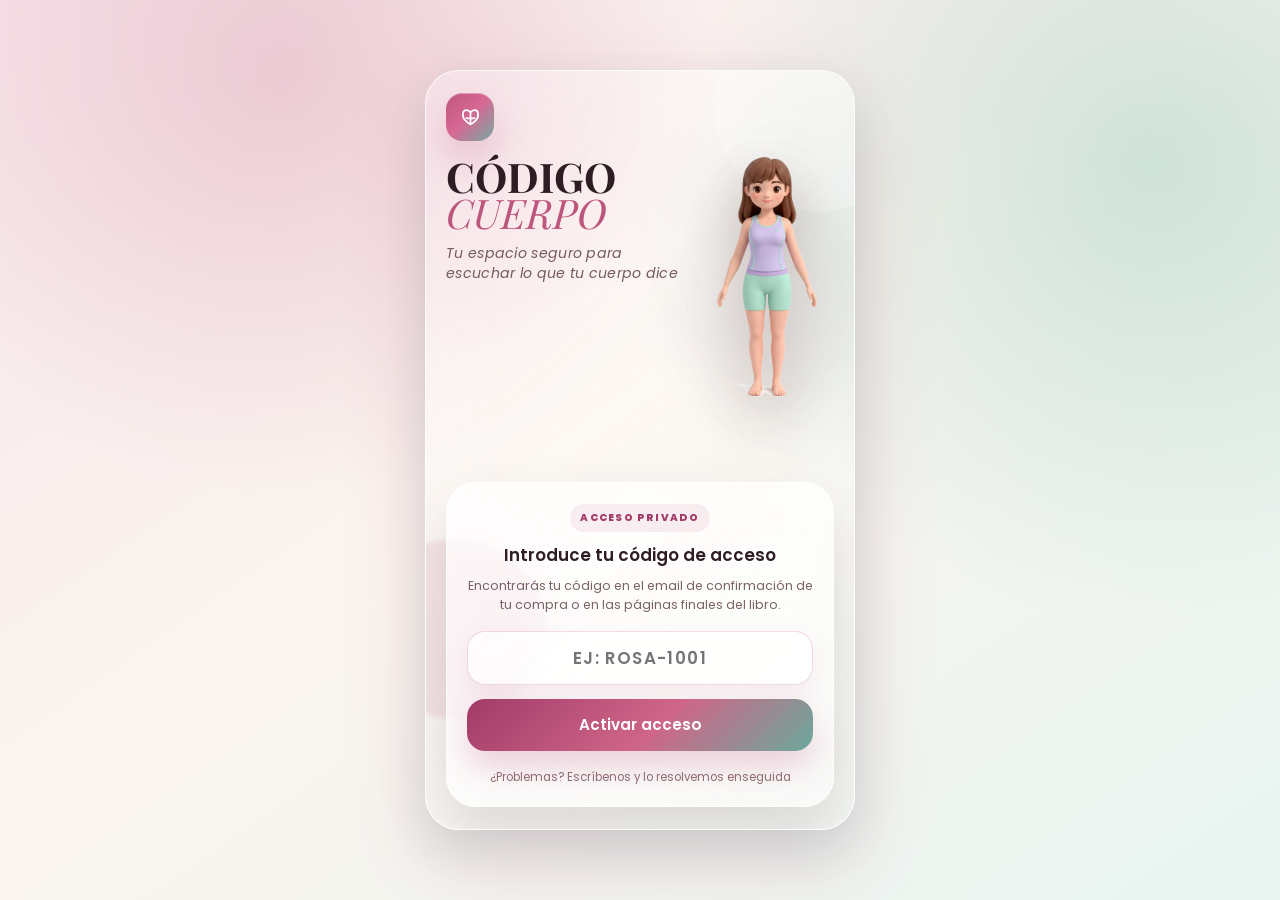
==== codigo-cuerpo/index.html @ 59555b18 "Add files via upload" ====
﻿<!DOCTYPE html>
<html lang="es">
<head>
<meta charset="UTF-8">
<meta name="viewport" content="width=device-width, initial-scale=1.0, viewport-fit=cover">
<title>CÓDIGO CUERPO</title>

<!-- PWA: Manifest -->
<link rel="manifest" href="manifest.json">

<!-- PWA: iOS (iPhone/iPad) -->
<meta name="apple-mobile-web-app-capable" content="yes">
<meta name="apple-mobile-web-app-status-bar-style" content="default">
<meta name="apple-mobile-web-app-title" content="CódigoCuerpo">
<link rel="apple-touch-icon" href="icon-192.png">
<link rel="apple-touch-icon" sizes="512x512" href="icon-512.png">

<!-- PWA: Android / general -->
<meta name="mobile-web-app-capable" content="yes">
<meta name="theme-color" content="#c4705a">
<meta name="description" content="La app que traduce el lenguaje de tu cuerpo">

<!-- Fonts -->
<link href="https://fonts.googleapis.com/css2?family=Poppins:wght@300;400;500;600;700&family=Playfair+Display:ital,wght@0,400;0,600;1,400&display=swap" rel="stylesheet">
<link rel="stylesheet" href="styles.css">
</head>
<body>

<!-- ═══════════════════════ ACCESO ═══════════════════════ -->
<div id="access-screen" class="access-screen hidden">
  <div class="access-content">
    <div class="access-logo">
      <span class="access-brand-icon" aria-hidden="true"><svg viewBox="0 0 24 24"><path d="M12 18c-4.2-2.2-6.8-5.5-6.8-8.7 0-2.2 1.4-3.8 3.4-3.8 1.4 0 2.6.8 3.4 2 .8-1.2 2-2 3.4-2 2 0 3.4 1.6 3.4 3.8 0 3.2-2.6 6.5-6.8 8.7Z"/><path d="M12 8v10"/><path d="M8.5 12.5c2.2.5 4.8.5 7 0"/></svg></span>
      <h1 class="access-title">CÓDIGO<br><span>CUERPO</span></h1>
      <p class="access-subtitle" id="access-subtitle"></p>
    </div>
    <div class="access-visual"><img src="body-character-transparent.png" alt=""></div><div class="access-card">
      <p class="access-prompt" id="access-prompt"></p>
      <p class="access-hint" id="access-hint"></p>
      <div class="access-input-row">
        <input type="text" id="access-code-input"
          placeholder="Ej: ROSA-1001"
          autocomplete="off" autocapitalize="characters" spellcheck="false"
          maxlength="30"
          onkeydown="if(event.key==='Enter')verifyCode()">
      </div>
      <div id="access-error" class="access-error hidden"></div>
      <button class="btn-primary" onclick="verifyCode()">Activar acceso</button>
      <p class="access-contact">¿Problemas? Escríbenos y lo resolvemos enseguida </p>
    </div>
  </div>
</div>

<!-- ═══════════════════════ SPLASH ═══════════════════════ -->
<div id="splash-screen" class="splash hidden">
  <div class="splash-content">
    <div class="splash-logo">
      <span class="access-brand-icon" aria-hidden="true"><svg viewBox="0 0 24 24"><path d="M12 18c-4.2-2.2-6.8-5.5-6.8-8.7 0-2.2 1.4-3.8 3.4-3.8 1.4 0 2.6.8 3.4 2 .8-1.2 2-2 3.4-2 2 0 3.4 1.6 3.4 3.8 0 3.2-2.6 6.5-6.8 8.7Z"/><path d="M12 8v10"/><path d="M8.5 12.5c2.2.5 4.8.5 7 0"/></svg></span>
      <h1 class="splash-title">CÓDIGO<br><span>CUERPO</span></h1>
      <p class="splash-subtitle">La app que traduce el lenguaje de tu cuerpo</p>
    </div>
    <div class="splash-message">
      <p>Hola, hermosa. Me alegra que estés aquí.</p>
      <p>Este es un espacio solo para ti, para escuchar lo que tu cuerpo tiene que decir. Sin juicios. Con todo el amor.</p>
    </div>
    <div class="splash-name-form">
      <label for="user-name-input">¿Cómo te llamo, cariño?</label>
      <input type="text" id="user-name-input" placeholder="Tu nombre..." maxlength="30" autocomplete="off">
    </div>
    <button class="btn-primary" onclick="completeSplash()">Empezamos</button>
    <button class="btn-ghost" onclick="completeSplash()">Entrar sin nombre</button>
  </div>
</div>

<!-- ═══════════════════════ APP ═══════════════════════ -->
<div id="app" class="app hidden">

  <header class="app-header">
    <span class="header-logo"><span class="brand-mark" aria-hidden="true"><svg viewBox="0 0 24 24"><path d="M12 18c-4.2-2.2-6.8-5.5-6.8-8.7 0-2.2 1.4-3.8 3.4-3.8 1.4 0 2.6.8 3.4 2 .8-1.2 2-2 3.4-2 2 0 3.4 1.6 3.4 3.8 0 3.2-2.6 6.5-6.8 8.7Z"/><path d="M12 8v10"/><path d="M8.5 12.5c2.2.5 4.8.5 7 0"/></svg></span> CÓDIGO CUERPO</span>
    <span id="header-greeting" class="header-greeting"></span>
    <button class="header-logout-btn" onclick="logOut()" title="Cerrar sesión" aria-label="Cerrar sesión"><span class="premium-inline-icon" aria-hidden="true"><svg viewBox="0 0 24 24"><path d="M15 6l-6 6 6 6"/></svg></span></button>
  </header>

  <main class="app-main">

    <!-- ── PANTALLA: HOY ── -->
    <section id="screen-home" class="screen active home-screen-v2">
      <div class="home-hero-v2">
        <div class="home-hero-copy">
          <div class="home-hero-topline">BIODESCODIFICACIÓN · CUERPO</div>
          <h2>Hola, <span id="home-name">hermosa</span></h2>
          <p>Registra una señal corporal, descubre el patrón emocional y vuelve a tu centro con una práctica guiada.</p>
        </div>
        <div class="home-hero-character" aria-hidden="true"><img src="body-character-transparent.png" alt=""></div>
        <div class="home-hero-actions">
          <button class="btn-primary" onclick="document.getElementById('body-map')?.scrollIntoView({behavior:'smooth',block:'center'})">
            <span class="premium-inline-icon" aria-hidden="true"><svg viewBox="0 0 24 24"><path d="M8 5v14l11-7Z"/></svg></span> Registrar señal
          </button>
          <button class="btn-ghost" onclick="openDictionary()">Explorar diccionario</button>
        </div>
      </div>

      <div class="home-stats-v2">
        <div class="home-stat-card"><strong id="home-today-count">0</strong><span>Hoy</span></div>
        <div class="home-stat-card"><strong id="home-total-count">0</strong><span>Registros</span></div>
        <div class="home-stat-card"><strong id="home-challenge-pct">0%</strong><span>Reto</span></div>
      </div>

      <div class="home-daily-card">
        <div class="home-daily-head">
          <span class="premium-inline-icon" aria-hidden="true"><svg viewBox="0 0 24 24"><path d="M12 3c4 4 7 7 7 11a7 7 0 0 1-14 0c0-4 3-7 7-11Z"/><path d="M8.5 14c2.5 1.6 4.5 1.6 7 0"/></svg></span>
          <div>
            <h3>Tu guía de hoy</h3>
            <p id="home-daily-subtitle">Una recomendación según tu registro más reciente.</p>
          </div>
        </div>
        <div class="home-recommend-box">
          <strong id="home-rec-title">Escucha tu cuerpo</strong>
          <p id="home-rec-text">Registra una señal para recibir una práctica sugerida.</p>
          <button id="home-rec-action" class="btn-ghost btn-small" onclick="runDailyRecommendation()">Registrar señal</button>
        </div>
        <div class="quick-checkin">
          <span>Check-in rápido</span>
          <div class="quick-checkin-grid">
            <button data-checkin="calma" onclick="saveQuickCheckin('calma', this)">Calma</button>
            <button data-checkin="tension" onclick="saveQuickCheckin('tension', this)">Tensión</button>
            <button data-checkin="cansancio" onclick="saveQuickCheckin('cansancio', this)">Cansancio</button>
          </div>
        </div>
      </div>

      <div class="home-tools-v2">
        <div class="section-row-title"><h3>Tus herramientas</h3><button onclick="showScreen('records')">Ver todo</button></div>
        <div class="home-tool-grid">
          <button class="home-tool-card tool-diary" onclick="showScreen('diary')"><span class="premium-static-icon" aria-hidden="true"><svg viewBox="0 0 24 24"><path d="M7 5h10a2 2 0 0 1 2 2v12H8a3 3 0 0 1-3-3V7a2 2 0 0 1 2-2Z"/><path d="M8 5v14"/><path d="M11 9h5M11 13h4"/></svg></span><strong>Diario</strong><small>Preguntas guiadas</small></button>
          <button class="home-tool-card tool-reto" onclick="showScreen('challenge')"><span class="premium-static-icon" aria-hidden="true"><svg viewBox="0 0 24 24"><path d="M5 12l4 4L19 6"/><path d="M4 19h16"/></svg></span><strong>Reto</strong><small>7 días de práctica</small></button>
          <button class="home-tool-card tool-calm" onclick="showScreen('meditations')"><span class="premium-static-icon" aria-hidden="true"><svg viewBox="0 0 24 24"><path d="M12 4c4 3 6 6 6 10a6 6 0 0 1-12 0c0-4 2-7 6-10Z"/><path d="M9 14c2 1 4 1 6 0"/></svg></span><strong>Calma</strong><small>Meditación y tapping</small></button>
          <button class="home-tool-card tool-records" onclick="showScreen('records')"><span class="premium-static-icon" aria-hidden="true"><svg viewBox="0 0 24 24"><path d="M5 5h14v14H5z"/><path d="M8 9h8M8 13h8M8 17h5"/></svg></span><strong>Patrones</strong><small>Historial y gráficos</small></button>
        </div>
      </div>

      <div class="body-section-heading">
        <h3>Mapa corporal</h3>
        <p>Elige una zona para iniciar el registro.</p>
      </div>

      <div class="body-map-container">
        <div class="body-map-wrapper">
          <div id="body-map" class="body-character-map" aria-label="Mapa corporal interactivo">
            <img class="body-character-img" src="body-character-transparent.png" alt="Personaje femenino para seleccionar zonas del cuerpo">
            <button class="body-zone-hotspot zone-head" data-zone="head" onclick="selectBodyZone('head','Cabeza')"><span>Cabeza</span></button>
            <button class="body-zone-hotspot zone-throat" data-zone="throat" onclick="selectBodyZone('throat','Garganta y cuello')"><span>Garganta</span></button>
            <button class="body-zone-hotspot zone-chest" data-zone="chest" onclick="selectBodyZone('chest','Pecho y corazón')"><span>Pecho</span></button>
            <button class="body-zone-hotspot zone-shoulders zone-shoulders-left" data-zone="shoulders" onclick="selectBodyZone('shoulders','Hombros y espalda alta')"><span>Hombro</span></button>
            <button class="body-zone-hotspot zone-shoulders zone-shoulders-right" data-zone="shoulders" onclick="selectBodyZone('shoulders','Hombros y espalda alta')"><span>Hombro</span></button>
            <button class="body-zone-hotspot zone-belly" data-zone="belly" onclick="selectBodyZone('belly','Vientre y digestivo')"><span>Vientre</span></button>
            <button class="body-zone-hotspot zone-lumbar" data-zone="lumbar" onclick="selectBodyZone('lumbar','Espalda lumbar')"><span>Lumbar</span></button>
            <button class="body-zone-hotspot zone-pelvis" data-zone="pelvis" onclick="selectBodyZone('pelvis','Pelvis y útero')"><span>Pelvis</span></button>
            <button class="body-zone-hotspot zone-hips zone-hips-left" data-zone="hips" onclick="selectBodyZone('hips','Caderas')"><span>Cadera</span></button>
            <button class="body-zone-hotspot zone-hips zone-hips-right" data-zone="hips" onclick="selectBodyZone('hips','Caderas')"><span>Cadera</span></button>
            <button class="body-zone-hotspot zone-legs zone-legs-left" data-zone="legs" onclick="selectBodyZone('legs','Piernas y rodillas')"><span>Pierna</span></button>
            <button class="body-zone-hotspot zone-legs zone-legs-right" data-zone="legs" onclick="selectBodyZone('legs','Piernas y rodillas')"><span>Pierna</span></button>
          </div>

          <!-- Pills extra para zonas skin/energy/cycle -->
          <div class="extra-zones">
            <button class="extra-zone-btn" onclick="selectBodyZone('skin','Piel')"><span class="premium-inline-icon" aria-hidden="true"><svg viewBox="0 0 24 24"><path d="M12 3l2.2 5.2L20 10l-5.2 2.2L12 18l-2.2-5.8L4 10l5.8-1.8L12 3Z"/></svg></span> Piel</button>
            <button class="extra-zone-btn" onclick="selectBodyZone('energy','Energía y sueño')"><span class="premium-inline-icon" aria-hidden="true"><svg viewBox="0 0 24 24"><path d="M16 3a8 8 0 1 0 5 13 7 7 0 0 1-5-13Z"/></svg></span> Energía</button>
            <button class="extra-zone-btn" onclick="selectBodyZone('cycle','Ciclo femenino')"><span class="premium-inline-icon" aria-hidden="true"><svg viewBox="0 0 24 24"><path d="M12 4a8 8 0 1 1-7.4 5"/><path d="M4 4v5h5"/><path d="M12 8v4l3 2"/></svg></span> Ciclo</button>
          </div>
          <!-- Acceso al diccionario -->
          <button class="dict-home-btn" onclick="openDictionary()">
            <span class="premium-inline-icon" aria-hidden="true"><svg viewBox="0 0 24 24"><path d="M5 5h7a4 4 0 0 1 4 4v10H9a4 4 0 0 0-4 4V5Z"/><path d="M16 7h3v12h-3"/><path d="M8 9h4M8 13h4"/></svg></span>
            <span>Diccionario del Cuerpo · 60 señales</span>
            <span class="dict-home-arrow">→</span>
          </button>
        </div>
      </div>

      <div id="selected-zone-banner" class="selected-zone-banner hidden">
        <span id="sz-icon" class="zone-line-icon">◎</span>
        <span id="sz-text">Zona seleccionada</span>
        <button class="btn-xs-outline" onclick="clearZone()">✕</button>
      </div>
      <div id="recent-hint" class="recent-hint hidden">
        <button class="btn-ghost btn-small" onclick="showScreen('records')">Ver mis registros →</button>
      </div>
    </section>

    <!-- ── PANTALLA: DIARIO ── -->
    <section id="screen-diary" class="screen">
      <div class="screen-header">
        <h2>Diario Emocional</h2>
        <p>Ejercicios guiados del libro</p>
      </div>
      <div class="diary-intro-card">
        <p>Cariño, estos ejercicios están diseñados para que tengas una conversación contigo misma, no para rellenar un formulario. Tómate tu tiempo. No hay respuestas correctas o incorrectas.</p>
      </div>
      <div class="diary-exercises-list" id="diary-list"></div>
    </section>

    <!-- ── PANTALLA: RETO 7 DÍAS ── -->
    <section id="screen-challenge" class="screen">
      <div class="screen-header">
        <h2>Reto 7 Días <span id="challenge-round-badge" style="font-size:.7em;color:var(--terracota);font-weight:400"></span></h2>
        <p>La rutina del libro, un día a la vez</p>
      </div>
      <div id="challenge-progress-bar" class="challenge-progress-bar">
        <div id="challenge-fill" class="challenge-fill"></div>
      </div>
      <div id="challenge-days-list" class="challenge-days-list"></div>
      <div style="text-align:center;padding:12px 0 24px">
        <button class="btn-ghost btn-small reset-reto-btn" onclick="resetChallenge()"><span class="premium-inline-icon" aria-hidden="true"><svg viewBox="0 0 24 24"><path d="M20 12a8 8 0 1 1-2.3-5.7"/><path d="M20 4v6h-6"/></svg></span> Reiniciar reto</button>
      </div>
    </section>

    <!-- ── PANTALLA: RE-CONECT ── -->
    <section id="screen-reconect" class="screen">
      <div class="screen-header">
        <h2>Método RE-CONECT</h2>
        <p>El corazón del libro, paso a paso</p>
      </div>
      <div class="reconect-intro-card">
        <div class="reconect-intro-icon"><span class="premium-inline-icon" aria-hidden="true"><svg viewBox="0 0 24 24"><path d="M12 3c4 4 7 7 7 11a7 7 0 0 1-14 0c0-4 3-7 7-11Z"/><path d="M8.5 14c2.5 1.6 4.5 1.6 7 0"/></svg></span></div>
        <h3>5 pasos para escuchar tu señal</h3>
        <p>Este método te guía desde la señal física hasta la acción de reparación. Al final, guardarás un "Mapa completado" en tu historial.</p>
        <button class="btn-primary" onclick="openReconect()">Comenzar ahora</button>
      </div>
      <div class="reconect-sessions-list" id="reconect-sessions-list">
        <h4 class="section-mini-title">Mapas completados</h4>
        <div id="reconect-history"></div>
      </div>
    </section>

    <!-- ── PANTALLA: MEDITACIONES ── -->
    <section id="screen-meditations" class="screen">
      <div class="screen-header">
        <h2>Meditaciones y Tapping</h2>
        <p>Prácticas guiadas del libro</p>
      </div>
      <div class="meditations-list" id="meditations-list"></div>
    </section>

    <!-- ── PANTALLA: REGISTROS ── -->
    <section id="screen-records" class="screen">
      <div class="screen-header">
        <h2>Mis Registros</h2>
        <p>Tu diario del cuerpo</p>
      </div>
      <div class="records-tabs">
        <button class="records-tab active" onclick="switchRecordsTab('timeline',this)">Señales</button>
        <button class="records-tab" onclick="switchRecordsTab('diary',this)">Mi diario</button>
        <button class="records-tab" onclick="switchRecordsTab('patterns',this)">Patrones</button>
        <button class="records-tab" onclick="switchRecordsTab('charts',this)">Gráficos</button>
      </div>
      <div id="records-timeline" class="records-pane active"></div>
      <div id="records-diary" class="records-pane"></div>
      <div id="records-patterns" class="records-pane"></div>
      <div id="records-charts" class="records-pane"></div>
    </section>

  </main>

  <nav class="bottom-nav" aria-label="Navegación principal">
    <button class="nav-item active" id="nav-home" onclick="showScreen('home')" aria-label="Ir a Hoy"><span class="nav-icon premium-nav-icon"><svg viewBox="0 0 24 24"><path d="M4 11l8-7 8 7"/><path d="M7 10v10h10V10"/></svg></span><span class="nav-label">Hoy</span></button>
    <button class="nav-item" id="nav-diary" onclick="showScreen('diary')" aria-label="Ir a Diario">
      <span class="nav-icon premium-nav-icon"><svg viewBox="0 0 24 24"><path d="M7 5h10v14H7z"/><path d="M10 9h4M10 13h4"/></svg></span><span class="nav-label">Diario</span>
    </button>
    <button class="nav-item" id="nav-challenge" onclick="showScreen('challenge')" aria-label="Ir a Reto">
      <span class="nav-icon premium-nav-icon"><svg viewBox="0 0 24 24"><path d="M5 12l4 4L19 6"/><path d="M4 19h16"/></svg></span><span class="nav-label">Reto</span>
    </button>
    <button class="nav-item" id="nav-reconect" onclick="showScreen('reconect')" aria-label="Ir a RE-CONECT">
      <span class="nav-icon premium-nav-icon"><svg viewBox="0 0 24 24"><path d="M12 3c4 4 7 7 7 11a7 7 0 0 1-14 0c0-4 3-7 7-11Z"/></svg></span><span class="nav-label">RE-CONECT</span>
    </button>
    <button class="nav-item" id="nav-meditations" onclick="showScreen('meditations')" aria-label="Ir a Calma">
      <span class="nav-icon premium-nav-icon"><svg viewBox="0 0 24 24"><path d="M12 4c4 3 6 6 6 10a6 6 0 0 1-12 0c0-4 2-7 6-10Z"/></svg></span><span class="nav-label">Calma</span>
    </button>
    <button class="nav-item" id="nav-records" onclick="showScreen('records')" aria-label="Ir a Registros">
      <span class="nav-icon premium-nav-icon"><svg viewBox="0 0 24 24"><path d="M5 5h14v14H5z"/><path d="M8 9h8M8 13h8M8 17h5"/></svg></span><span class="nav-label">Registros</span>
    </button>
  </nav>
</div>

<!-- ═══════════════════════ MODALES ═══════════════════════ -->

<!-- MODAL: REGISTRO RÁPIDO -->
<div id="modal-register" class="modal-overlay hidden" onclick="overlayClose(event,'modal-register')">
  <div class="modal-box">
    <div class="modal-header">
      <div class="modal-zone-badge">
        <span id="mreg-zone-icon">◎</span>
        <h3 id="mreg-zone-title">Zona</h3>
      </div>
      <button class="modal-close-btn" onclick="closeModal('modal-register')">✕</button>
    </div>
    <div class="modal-progress-dots">
      <span class="mdot active" id="md1"></span>
      <span class="mdot" id="md2"></span>
      <span class="mdot" id="md3"></span>
      <span class="mdot" id="md4"></span>
    </div>
    <div class="modal-body" id="mreg-body">

      <!-- Paso 1: Sensación / Condición -->
      <div id="step-sensation" class="mstep active">
        <p class="step-q" id="step-sensation-q">¿Qué tipo de sensación sientes?</p>
        <div class="sensation-grid" id="sensation-grid"></div>
        <div class="step-nav">
          <button class="btn-primary step-next" id="btn-s1" disabled onclick="goStep('intensity')">Siguiente →</button>
        </div>
      </div>

      <!-- Paso 2: Intensidad -->
      <div id="step-intensity" class="mstep">
        <p class="step-q">¿Cuánto te afecta?</p>
        <div class="intensity-row">
          <div class="int-btn" data-v="1" onclick="pickIntensity(1,this)"><div class="int-circle c1">1</div><span>Leve</span></div>
          <div class="int-btn" data-v="2" onclick="pickIntensity(2,this)"><div class="int-circle c2">2</div><span>Poco</span></div>
          <div class="int-btn" data-v="3" onclick="pickIntensity(3,this)"><div class="int-circle c3">3</div><span>Medio</span></div>
          <div class="int-btn" data-v="4" onclick="pickIntensity(4,this)"><div class="int-circle c4">4</div><span>Fuerte</span></div>
          <div class="int-btn" data-v="5" onclick="pickIntensity(5,this)"><div class="int-circle c5">5</div><span>Mucho</span></div>
        </div>
        <div class="step-nav">
          <button class="btn-ghost step-back" onclick="goStep('sensation')">← Volver</button>
          <button class="btn-primary step-next" id="btn-s2" disabled onclick="goStep('emotion')">Siguiente →</button>
        </div>
      </div>

      <!-- Paso 3: Emoción -->
      <div id="step-emotion" class="mstep">
        <p class="step-q">¿Qué emoción sientes ahora?</p>
        <p class="step-hint">Toca la que más resuene contigo</p>
        <div class="emotion-wheel" id="emotion-wheel"></div>
        <div id="sub-emotions-area" class="sub-emotions-area hidden">
          <p class="sub-label">¿Más específicamente?</p>
          <div id="sub-emotions-grid" class="sub-emotions-grid"></div>
        </div>
        <div class="step-nav">
          <button class="btn-ghost step-back" onclick="goStep('intensity')">← Volver</button>
          <button class="btn-primary step-next" id="btn-s3" disabled onclick="goStep('context')">Siguiente →</button>
        </div>
      </div>

      <!-- Paso 4: Contexto -->
      <div id="step-context" class="mstep">
        <p class="step-q">¿Qué pasó antes? <span class="optional">(opcional)</span></p>
        <div class="context-chips" id="context-chips"></div>
        <textarea class="ctx-textarea" id="ctx-note" placeholder="O cuéntame en tus palabras... ✍️" rows="3" maxlength="400"></textarea>
        <div class="step-nav">
          <button class="btn-ghost step-back" onclick="goStep('emotion')">← Volver</button>
          <button class="btn-primary" onclick="saveEntry()">Guardar y ver mensaje</button>
        </div>
      </div>

    </div>
  </div>
</div>

<!-- MODAL: RESULTADO -->
<div id="modal-result" class="modal-overlay hidden" onclick="overlayClose(event,'modal-result')">
  <div class="modal-box modal-result-box">
    <div class="result-header">
      <div class="result-zone-circle" id="res-zone-icon">◎</div>
      <h3 id="res-zone-name">Tu señal</h3>
      <button class="modal-close-btn" onclick="closeModal('modal-result')">✕</button>
    </div>
    <div class="modal-body">
      <div class="result-message-card">
        <span class="result-quote">❝</span>
        <p id="res-message" class="res-message-text"></p>
      </div>
      <div class="result-reflections" id="res-reflections"></div>
      <div class="result-repairs">
        <h5>Sugerencias de reparación</h5>
        <div class="repair-card repair-1"><div class="repair-badge rb1">Nivel 1 · Corporal</div><p id="rep1"></p></div>
        <div class="repair-card repair-2"><div class="repair-badge rb2">Nivel 2 · Emocional</div><p id="rep2"></p></div>
        <div class="repair-card repair-3"><div class="repair-badge rb3">Nivel 3 · Vida real</div><p id="rep3"></p></div>
      </div>
      <div id="intensity-warning" class="intensity-warning hidden">
        <p> Cariño, esto que sientes es importante. Además de escuchar tu cuerpo, ¿has consultado con un profesional de la salud? Este espacio te acompaña, pero no reemplaza la medicina.</p>
      </div>
      <div class="result-actions">
        <button class="btn-primary" onclick="closeModal('modal-result')">Listo, gracias</button>
        <button class="btn-ghost" onclick="closeModal('modal-result');showScreen('records')">Ver mis registros</button>
      </div>
    </div>
  </div>
</div>

<!-- MODAL: DIARIO (ejercicio guiado) -->
<div id="modal-diary" class="modal-overlay hidden" onclick="overlayClose(event,'modal-diary')">
  <div class="modal-box modal-diary-box">
    <div class="modal-header">
      <div class="diary-modal-badge">
        <span id="dm-icon">≡</span>
        <div><h3 id="dm-title">Ejercicio</h3><p id="dm-subtitle"></p></div>
      </div>
      <button class="modal-close-btn" onclick="closeModal('modal-diary')">✕</button>
    </div>
    <div class="modal-body">
      <p id="dm-intro" class="diary-intro-text"></p>
      <div id="dm-steps" class="diary-steps"></div>
      <div class="diary-step-nav">
        <span id="dm-progress" class="diary-progress-text"></span>
        <div>
          <button class="btn-ghost btn-small" id="dm-prev" onclick="diaryPrev()">← Anterior</button>
          <button class="btn-primary btn-small" id="dm-next" onclick="diaryNext()">Siguiente →</button>
        </div>
      </div>
    </div>
  </div>
</div>

<!-- MODAL: RE-CONECT (5 pasos) -->
<div id="modal-reconect" class="modal-overlay hidden" onclick="overlayClose(event,'modal-reconect')">
  <div class="modal-box">
    <div class="modal-header">
      <h3 class="reconect-modal-title"><span class="premium-inline-icon" aria-hidden="true"><svg viewBox="0 0 24 24"><path d="M12 3c4 4 7 7 7 11a7 7 0 0 1-14 0c0-4 3-7 7-11Z"/><path d="M8.5 14c2.5 1.6 4.5 1.6 7 0"/></svg></span> Método RE-CONECT</h3>
      <button class="modal-close-btn" onclick="closeModal('modal-reconect')">✕</button>
    </div>
    <div class="reconect-steps-bar">
      <div class="rs-dot active" id="rsd1" title="Nombrar"></div>
      <div class="rs-line"></div>
      <div class="rs-dot" id="rsd2" title="Contexto"></div>
      <div class="rs-line"></div>
      <div class="rs-dot" id="rsd3" title="Emoción"></div>
      <div class="rs-line"></div>
      <div class="rs-dot" id="rsd4" title="Necesidad"></div>
      <div class="rs-line"></div>
      <div class="rs-dot" id="rsd5" title="Reparación"></div>
    </div>
    <div class="reconect-step-labels">
      <span>Nombrar</span><span>Contexto</span><span>Emoción</span><span>Necesidad</span><span>Reparación</span>
    </div>
    <div class="modal-body" id="reconect-body">

      <!-- Paso R1: Nombrar la señal -->
      <div id="rstep-1" class="rstep active">
        <h4 class="rstep-title">Paso 1 — Nombra la señal</h4>
        <p class="rstep-hint">Toca la zona en el mapa o escoge de la lista</p>
        <div class="r-zone-pills" id="r-zone-pills"></div>
        <p class="step-q" style="margin-top:14px">¿Qué tipo de sensación?</p>
        <div class="r-sensation-pills" id="r-sensation-pills"></div>
        <p class="step-q" style="margin-top:14px">¿Desde cuándo está ahí?</p>
        <div class="r-time-pills">
          <button class="ctx-chip" onclick="pickRTime('Unas horas',this)">Unas horas</button>
          <button class="ctx-chip" onclick="pickRTime('Unos días',this)">Unos días</button>
          <button class="ctx-chip" onclick="pickRTime('Semanas',this)">Semanas</button>
          <button class="ctx-chip" onclick="pickRTime('Meses',this)">Meses</button>
          <button class="ctx-chip" onclick="pickRTime('Años',this)">Años</button>
        </div>
        <div class="rstep-nav">
          <button class="btn-primary" onclick="goRStep(2)">Siguiente →</button>
        </div>
      </div>

      <!-- Paso R2: Contexto -->
      <div id="rstep-2" class="rstep">
        <h4 class="rstep-title">Paso 2 — Contexto</h4>
        <div class="r-chat" id="r-chat">
          <div class="r-chat-q">¿Recuerdas la primera vez que sentiste esto?</div>
          <textarea class="ctx-textarea" id="r-q1" placeholder="Escribe aquí..." rows="2" maxlength="500"></textarea>
          <div class="r-chat-q">¿Qué estaba pasando en tu vida en ese momento?</div>
          <textarea class="ctx-textarea" id="r-q2" placeholder="Escribe aquí..." rows="2" maxlength="500"></textarea>
          <div class="r-chat-q">¿En qué situaciones suele aparecer esta señal?</div>
          <textarea class="ctx-textarea" id="r-q3" placeholder="Escribe aquí..." rows="2" maxlength="500"></textarea>
          <div class="r-chat-q">¿Qué pasó justo antes de esta vez?</div>
          <textarea class="ctx-textarea" id="r-q4" placeholder="Escribe aquí..." rows="2" maxlength="500"></textarea>
        </div>
        <div class="rstep-nav">
          <button class="btn-ghost" onclick="goRStep(1)">← Volver</button>
          <button class="btn-primary" onclick="goRStep(3)">Siguiente →</button>
        </div>
      </div>

      <!-- Paso R3: Emoción -->
      <div id="rstep-3" class="rstep">
        <h4 class="rstep-title">Paso 3 — La emoción</h4>
        <p class="rstep-hint">¿Cuál es la emoción principal que acompaña a esta señal?</p>
        <div class="emotion-wheel" id="r-emotion-wheel"></div>
        <div id="r-sub-emotions-area" class="sub-emotions-area hidden">
          <p class="sub-label">¿Y debajo? (emoción raíz)</p>
          <div id="r-sub-emotions-grid" class="sub-emotions-grid"></div>
        </div>
        <div class="rstep-nav">
          <button class="btn-ghost" onclick="goRStep(2)">← Volver</button>
          <button class="btn-primary" id="r-btn-s3" disabled onclick="goRStep(4)">Siguiente →</button>
        </div>
      </div>

      <!-- Paso R4: Necesidad -->
      <div id="rstep-4" class="rstep">
        <h4 class="rstep-title">Paso 4 — La necesidad</h4>
        <p class="rstep-hint">Basándome en tu emoción, esto es lo que parece necesitar:</p>
        <div id="r-needs-container" class="r-needs-container"></div>
        <p class="step-q" style="margin-top:14px">¿Cuál resuena más contigo?</p>
        <textarea class="ctx-textarea" id="r-need-note" placeholder="O escribe tu propia necesidad..." rows="2" maxlength="300"></textarea>
        <div class="rstep-nav">
          <button class="btn-ghost" onclick="goRStep(3)">← Volver</button>
          <button class="btn-primary" onclick="goRStep(5)">Siguiente →</button>
        </div>
      </div>

      <!-- Paso R5: Reparación -->
      <div id="rstep-5" class="rstep">
        <h4 class="rstep-title">Paso 5 — La reparación</h4>
        <div id="r-repairs-container" class="r-repairs-container"></div>
        <p class="step-q" style="margin-top:14px">¿Qué reparación eliges?</p>
        <textarea class="ctx-textarea" id="r-repair-note" placeholder="Escribe aquí tu compromiso de reparación..." rows="2" maxlength="300"></textarea>
        <div class="rstep-nav">
          <button class="btn-ghost" onclick="goRStep(4)">← Volver</button>
          <button class="btn-primary" onclick="saveReconect()">Guardar mapa completo</button>
        </div>
      </div>

    </div>
  </div>
</div>

<!-- MODAL: MEDITACIÓN (reproductor) -->
<div id="modal-meditation" class="modal-overlay hidden" onclick="overlayClose(event,'modal-meditation')">
  <div class="modal-box modal-meditation-box">
    <div class="meditation-player-header">
      <span id="med-icon" class="med-big-icon">◌</span>
      <div>
        <h3 id="med-title">Meditación</h3>
        <p id="med-duration" class="med-duration"></p>
      </div>
      <button class="modal-close-btn" onclick="closeModal('modal-meditation');stopMedTimer()">✕</button>
    </div>
    <!-- Controles de voz -->
    <div class="med-controls-section">
      <div class="med-voice-toggle" onclick="toggleVoiceGuide(this)" id="med-voice-toggle">
        <span class="med-voice-icon" id="med-voice-icon">🔊</span>
        <span id="med-voice-label">Leer en voz alta: ON</span>
        <span class="med-voice-status on" id="med-voice-status"></span>
      </div>
      <div class="med-speaking-indicator hidden" id="med-speaking-indicator">
        <span></span><span></span><span></span><span></span><span></span>
      </div>
      <div class="med-timer-controls">
        <button class="med-ctrl-btn" id="med-timer-play" onclick="startMedTimer()">▶ Iniciar práctica</button>
        <button class="med-ctrl-btn med-ctrl-pause hidden" id="med-timer-pause" onclick="pauseMedTimer()">⏸ Pausa</button>
        <button class="med-ctrl-btn med-ctrl-stop" onclick="stopMedTimer()">⏹ Detener</button>
      </div>
    </div>
    <div class="modal-body">
      <p id="med-description" class="med-description"></p>
      <div class="med-script-box">
        <div class="med-script-header">
          <span class="med-script-label"><span class="premium-inline-icon" aria-hidden="true"><svg viewBox="0 0 24 24"><path d="M7 4h10v16H7z"/><path d="M10 8h4M10 12h4M10 16h2"/></svg></span> Guión de la práctica</span>
        </div>
        <div id="med-script" class="med-script-text"></div>
      </div>
    </div>
  </div>
</div>

<!-- MODAL: DICCIONARIO DEL CUERPO -->
<div id="modal-dictionary" class="modal-overlay hidden" onclick="overlayClose(event,'modal-dictionary')">
  <div class="modal-box dict-modal-box">
    <div class="modal-header dict-modal-header">
      <div>
        <h3 class="dict-modal-title"><span class="premium-inline-icon" aria-hidden="true"><svg viewBox="0 0 24 24"><path d="M5 5h7a4 4 0 0 1 4 4v10H9a4 4 0 0 0-4 4V5Z"/><path d="M16 7h3v12h-3"/><path d="M8 9h4M8 13h4"/></svg></span> Diccionario del Cuerpo</h3>
        <p class="dict-modal-subtitle">60 señales y su mensaje simbólico</p>
      </div>
      <button class="modal-close-btn" onclick="closeModal('modal-dictionary')">✕</button>
    </div>
    <div class="dict-search-wrap">
      <input type="search" id="dict-search" class="dict-search-input"
        placeholder="🔍 Buscar señal, zona, emoción..."
        oninput="searchDictionary(this.value)"
        autocomplete="off" autocorrect="off" spellcheck="false">
    </div>
    <div id="dict-list" class="dict-list"></div>
  </div>
</div>

<!-- TOAST -->
<div id="toast" class="toast hidden"></div>

<script src="data.js"></script>
<script src="app.js"></script>
</body>
</html>
---- codigo-cuerpo/styles.css ----
/* ═══════════════════════════════════════════════
   CÓDIGO CUERPO — Estilos Completos v2
═══════════════════════════════════════════════ */

:root {
  --terracota:      #c4705a;
  --terracota-l:    #e8a898;
  --terracota-pale: #f5e6e0;
  --rose:           #e8b4b0;
  --rose-deep:      #d4878a;
  --cream:          #faf5ef;
  --cream-dark:     #f0e8dc;
  --brown:          #a0796a;
  --green-w:        #8fb8b0;
  --green-l:        #c8ddd8;
  --green-pale:     #e8f2f0;
  --text-dark:      #3d2b25;
  --text-mid:       #6b4c42;
  --text-light:     #9e7a72;
  --white:          #ffffff;
  --shadow:         rgba(160,100,80,.15);
  --r:  16px;
  --rs: 10px;
  --rl: 24px;
  --tr: .22s ease;
}

/* ── PANTALLA DE ACCESO ── */
.access-screen{position:fixed;inset:0;background:linear-gradient(145deg,#f5e6e0 0%,#faf5ef 45%,#e8f2f0 100%);display:flex;align-items:center;justify-content:center;z-index:2000;padding:24px;overflow-y:auto}
.access-content{text-align:center;max-width:380px;width:100%;animation:fadeUp .6s ease}
.access-flower{font-size:2.8rem;margin-bottom:6px;animation:pulse 2s infinite}
.access-title{font-family:'Playfair Display',serif;font-size:2.6rem;font-weight:700;color:var(--terracota);line-height:1.1;margin-bottom:5px}
.access-title span{color:var(--brown);font-weight:400;font-style:italic}
.access-subtitle{color:var(--text-light);font-size:.83rem;font-style:italic;margin-bottom:22px;letter-spacing:.3px}
.access-card{background:var(--white);border-radius:var(--r);padding:22px 22px 18px;box-shadow:0 4px 24px var(--shadow)}
.access-prompt{font-size:1rem;font-weight:600;color:var(--text-dark);margin-bottom:8px}
.access-hint{font-size:.8rem;color:var(--text-light);line-height:1.55;margin-bottom:16px;font-style:italic}
.access-input-row{margin-bottom:14px}
.access-input-row input{width:100%;padding:14px 16px;border:2px solid var(--terracota-l);border-radius:var(--rs);font-size:1.05rem;font-weight:600;letter-spacing:2px;text-align:center;text-transform:uppercase;background:var(--cream);color:var(--text-dark);outline:none;transition:border-color var(--tr)}
.access-input-row input:focus{border-color:var(--terracota);background:var(--white)}
.access-error{background:#fff0f0;border:1.5px solid #e8a0a0;border-radius:var(--rs);padding:10px 14px;margin-bottom:12px;font-size:.84rem;color:#c45a5a;line-height:1.5;animation:fadeUp .22s ease}
.access-contact{font-size:.75rem;color:var(--text-light);margin-top:12px;line-height:1.5}

/* ── RESET ── */
*,*::before,*::after{box-sizing:border-box;margin:0;padding:0}
html{-webkit-text-size-adjust:100%}
body{font-family:'Poppins',sans-serif;background:var(--cream);color:var(--text-dark);min-height:100vh;overflow-x:hidden}
button{cursor:pointer;border:none;background:none;font-family:inherit}
input,textarea{font-family:inherit}
.hidden{display:none!important}

/* ── SPLASH ── */
.splash{position:fixed;inset:0;background:linear-gradient(145deg,#f5e6e0 0%,#faf5ef 45%,#e8f2f0 100%);display:flex;align-items:center;justify-content:center;z-index:1000;padding:24px}
.splash-content{text-align:center;max-width:380px;width:100%;animation:fadeUp .6s ease}
.splash-flower{font-size:3rem;margin-bottom:8px;animation:pulse 2s infinite}
@keyframes pulse{0%,100%{transform:scale(1)}50%{transform:scale(1.06)}}
.splash-title{font-family:'Playfair Display',serif;font-size:2.8rem;font-weight:700;color:var(--terracota);line-height:1.1;margin-bottom:6px}
.splash-title span{color:var(--brown);font-weight:400;font-style:italic}
.splash-subtitle{color:var(--text-light);font-size:.84rem;font-style:italic;margin-bottom:24px;letter-spacing:.3px}
.splash-message{background:var(--white);border-radius:var(--r);padding:18px 22px;margin-bottom:22px;box-shadow:0 4px 20px var(--shadow)}
.splash-message p{color:var(--text-mid);font-size:.92rem;line-height:1.65;margin-bottom:8px}
.splash-message p:last-child{margin-bottom:0}
.splash-name-form{margin-bottom:16px}
.splash-name-form label{display:block;color:var(--text-mid);font-size:.88rem;margin-bottom:9px;font-weight:500}
.splash-name-form input{width:100%;padding:13px 16px;border:2px solid var(--terracota-l);border-radius:var(--rs);font-size:1rem;background:var(--cream);color:var(--text-dark);outline:none;transition:border-color var(--tr)}
.splash-name-form input:focus{border-color:var(--terracota)}

/* ── BUTTONS ── */
.btn-primary{display:inline-flex;align-items:center;justify-content:center;background:linear-gradient(135deg,var(--terracota),var(--rose-deep));color:var(--white);border-radius:50px;padding:13px 28px;font-size:.95rem;font-weight:600;transition:all var(--tr);box-shadow:0 4px 14px rgba(196,112,90,.32);width:100%;margin-bottom:10px}
.btn-primary:hover{transform:translateY(-2px);box-shadow:0 6px 20px rgba(196,112,90,.42)}
.btn-primary:active{transform:translateY(0)}
.btn-ghost{display:inline-flex;align-items:center;justify-content:center;background:transparent;color:var(--text-mid);border:2px solid var(--cream-dark);border-radius:50px;padding:11px 24px;font-size:.88rem;font-weight:500;transition:all var(--tr);width:100%;margin-bottom:10px}
.btn-ghost:hover{background:var(--cream-dark)}
.btn-small{width:auto;padding:9px 18px;font-size:.82rem;margin-bottom:0}
.btn-xs-outline{padding:3px 10px;font-size:.75rem;border:1.5px solid var(--terracota-l);color:var(--terracota);border-radius:16px;background:transparent;transition:all var(--tr);font-family:inherit}
.btn-xs-outline:hover{background:var(--terracota-pale)}
button:disabled{opacity:.4;cursor:not-allowed;transform:none!important}

/* ── APP LAYOUT ── */
.app{display:flex;flex-direction:column;min-height:100vh;max-width:480px;margin:0 auto;position:relative}
.app-header{position:sticky;top:0;z-index:100;background:rgba(250,245,239,.96);backdrop-filter:blur(10px);padding:11px 18px;display:flex;align-items:center;justify-content:space-between;border-bottom:1px solid var(--cream-dark)}
.header-logo{font-family:'Playfair Display',serif;font-size:1.02rem;font-weight:700;color:var(--terracota);letter-spacing:.4px}
.header-greeting{font-size:.78rem;color:var(--text-light);font-style:italic}
.header-logout-btn{background:none;border:none;font-size:1.1rem;cursor:pointer;padding:4px;opacity:.5;transition:opacity .2s;line-height:1}
.header-logout-btn:hover{opacity:1}
.app-main{flex:1;overflow-y:auto;padding-bottom:80px}

/* ── SCREENS ── */
.screen{display:none;animation:fadeUp .28s ease}
.screen.active{display:block}
@keyframes fadeUp{from{opacity:0;transform:translateY(10px)}to{opacity:1;transform:translateY(0)}}
.screen-header{padding:18px 18px 12px;border-bottom:1px solid var(--cream-dark);margin-bottom:14px}
.screen-header h2{font-family:'Playfair Display',serif;font-size:1.45rem;color:var(--terracota);margin-bottom:3px}
.screen-header p{font-size:.82rem;color:var(--text-light)}

/* ── BOTTOM NAV ── */
.bottom-nav{position:fixed;bottom:0;left:50%;transform:translateX(-50%);width:100%;max-width:480px;background:rgba(250,245,239,.97);backdrop-filter:blur(12px);border-top:1px solid var(--cream-dark);display:flex;align-items:center;padding:4px 0 calc(4px + env(safe-area-inset-bottom));z-index:200}
.nav-item{flex:1;display:flex;flex-direction:column;align-items:center;gap:1px;padding:5px 2px;color:var(--text-light);transition:color var(--tr)}
.nav-item.active{color:var(--terracota)}
.nav-icon{font-size:1.25rem;line-height:1}
.nav-label{font-size:.6rem;font-weight:500;letter-spacing:.1px}
.nav-item.active .nav-label{font-weight:700}

/* ── HOME SCREEN ── */
.home-intro{text-align:center;padding:18px 18px 6px}
.home-question{font-family:'Playfair Display',serif;font-size:1.4rem;color:var(--text-dark);line-height:1.35;margin-bottom:5px}
.home-question span{color:var(--terracota)}
.home-hint{font-size:.8rem;color:var(--text-light)}
.body-map-container{display:flex;justify-content:center;padding:8px 14px 0}
.body-map-wrapper{position:relative;width:100%;max-width:260px}
.body-svg{width:100%;height:auto;filter:drop-shadow(0 4px 12px rgba(196,112,90,.1))}
.body-zone{cursor:pointer;transition:fill .18s ease;stroke:transparent;stroke-width:4}
.body-zone:hover{fill:rgba(196,112,90,.1)}
.body-zone.selected{fill:rgba(232,168,152,.3)}
.map-label{fill:var(--text-light);font-family:'Poppins',sans-serif;font-size:6px;pointer-events:none;opacity:.7}
.extra-zones{display:flex;gap:8px;justify-content:center;margin:10px 0 4px;flex-wrap:wrap}
.extra-zone-btn{padding:6px 14px;border-radius:20px;font-size:.78rem;font-weight:500;border:1.5px solid var(--cream-dark);background:var(--white);color:var(--text-mid);cursor:pointer;transition:all var(--tr)}
.extra-zone-btn:hover{border-color:var(--terracota-l);background:var(--terracota-pale)}
.selected-zone-banner{display:flex;align-items:center;gap:10px;background:linear-gradient(135deg,var(--terracota-pale),var(--green-pale));border:2px solid var(--terracota-l);border-radius:var(--r);padding:11px 14px;margin:10px 14px 0;animation:fadeUp .3s ease}
.selected-zone-banner span:first-child{font-size:1.25rem}
#sz-text{flex:1;font-weight:600;color:var(--terracota);font-size:.92rem}
.recent-hint{text-align:center;padding:8px 14px 0}

/* ── MODAL ── */
.modal-overlay{position:fixed;inset:0;z-index:500;background:rgba(61,43,37,.55);backdrop-filter:blur(4px);display:flex;align-items:flex-end;justify-content:center;padding:0}
.modal-box{background:var(--cream);border-radius:var(--rl) var(--rl) 0 0;width:100%;max-width:480px;max-height:92vh;overflow-y:auto;animation:slideUp .32s cubic-bezier(.34,1.26,.64,1);padding-bottom:env(safe-area-inset-bottom)}
@keyframes slideUp{from{transform:translateY(100%)}to{transform:translateY(0)}}
.modal-header{display:flex;align-items:center;justify-content:space-between;padding:18px 18px 12px;border-bottom:1px solid var(--cream-dark);position:sticky;top:0;background:var(--cream);z-index:10}
.modal-zone-badge{display:flex;align-items:center;gap:10px}
.modal-zone-badge span{font-size:1.45rem}
.modal-zone-badge h3{font-family:'Playfair Display',serif;font-size:1.15rem;color:var(--terracota)}
.modal-close-btn{width:30px;height:30px;border-radius:50%;background:var(--cream-dark);color:var(--text-mid);font-size:.85rem;display:flex;align-items:center;justify-content:center;transition:background var(--tr)}
.modal-close-btn:hover{background:var(--rose);color:var(--white)}
.modal-body{padding:14px 18px 18px}
.modal-progress-dots{display:flex;justify-content:center;gap:8px;padding:8px 0 12px}
.mdot{width:8px;height:8px;border-radius:50%;background:var(--cream-dark);transition:all var(--tr);display:inline-block}
.mdot.active{background:var(--terracota);transform:scale(1.3)}
.mdot.done{background:var(--green-w)}

/* ── FORM STEPS ── */
.mstep{display:none;animation:fadeUp .22s ease}
.mstep.active{display:block}
.step-q{font-size:.97rem;font-weight:600;color:var(--text-dark);margin-bottom:12px;line-height:1.4}
.step-hint{font-size:.8rem;color:var(--text-light);margin-bottom:10px;margin-top:-6px}
.optional{font-size:.74rem;color:var(--text-light);font-weight:400}
.step-nav{display:flex;gap:8px;margin-top:16px;align-items:center}
.step-nav .btn-ghost{width:auto;flex:1;padding:11px 16px;margin:0}
.step-nav .btn-primary{flex:2;margin:0}

/* ── SENSATIONS GRID ── */
.sensation-grid{display:grid;grid-template-columns:repeat(3,1fr);gap:7px}
.sens-btn{display:flex;flex-direction:column;align-items:center;gap:3px;padding:9px 4px;background:var(--white);border-radius:var(--rs);border:2px solid var(--cream-dark);transition:all var(--tr);cursor:pointer}
.sens-btn:hover{border-color:var(--terracota-l);background:var(--terracota-pale)}
.sens-btn.selected{border-color:var(--terracota);background:var(--terracota-pale);box-shadow:0 2px 10px rgba(196,112,90,.18)}
.sens-icon{font-size:1.3rem}
.sens-name{font-size:.68rem;font-weight:500;color:var(--text-mid);text-align:center}

/* ── INTENSITY ── */
.intensity-row{display:flex;gap:6px;justify-content:space-between;margin:6px 0}
.int-btn{flex:1;display:flex;flex-direction:column;align-items:center;gap:5px;cursor:pointer;transition:transform var(--tr)}
.int-btn:hover{transform:scale(1.05)}
.int-btn.selected .int-circle{box-shadow:0 0 0 3px var(--terracota),0 4px 14px rgba(196,112,90,.28);transform:scale(1.1)}
.int-circle{width:44px;height:44px;border-radius:50%;display:flex;align-items:center;justify-content:center;font-size:1.05rem;font-weight:700;color:var(--white);transition:all var(--tr)}
.c1{background:#a0c4a0}.c2{background:#b8c87a}.c3{background:#e8c44a}.c4{background:#e8944a}.c5{background:#c45a5a}
.int-btn span{font-size:.66rem;color:var(--text-light);font-weight:500}

/* ── EMOTION WHEEL ── */
.emotion-wheel{display:grid;grid-template-columns:repeat(3,1fr);gap:7px}
.emo-btn{display:flex;flex-direction:column;align-items:center;gap:3px;padding:11px 6px;border-radius:var(--rs);border:2px solid transparent;cursor:pointer;transition:all var(--tr)}
.emo-btn:hover{transform:scale(1.04)}
.emo-btn.selected{border-color:rgba(255,255,255,.6);box-shadow:0 3px 12px rgba(0,0,0,.18);transform:scale(1.06)}
.emo-emoji{font-size:1.5rem}
.emo-name{font-size:.7rem;font-weight:600;color:var(--white);text-align:center}
.emo-MIEDO{background:linear-gradient(135deg,#8b9dc3,#6a7fa8)}
.emo-RABIA{background:linear-gradient(135deg,#c45a5a,#a03a3a)}
.emo-TRISTEZA{background:linear-gradient(135deg,#5a7ab0,#3a5a90)}
.emo-ALEGRÍA{background:linear-gradient(135deg,#e8c44a,#c8a030)}
.emo-ASCO{background:linear-gradient(135deg,#7ab08a,#5a906a)}
.emo-VERGÜENZA{background:linear-gradient(135deg,#c4a478,#a48458)}
.emo-AMOR{background:linear-gradient(135deg,#d4789a,#b05878)}
.emo-SOLEDAD{background:linear-gradient(135deg,#7a7a9a,#5a5a7a)}
.emo-AGOTAMIENTO{background:linear-gradient(135deg,#9a8aaa,#7a6a8a)}
.emo-CULPA{background:linear-gradient(135deg,#7a9a8a,#5a7a6a)}
.emo-CONFUSIÓN{background:linear-gradient(135deg,#a08ab0,#806a90)}
/* Zone-specific condition buttons (Piel / Energía / Ciclo) */
.sensation-grid.zone-cond-grid{grid-template-columns:1fr}
.zone-cond-btn{flex-direction:row!important;text-align:left;gap:10px;padding:11px 14px;width:100%}
.zone-cond-btn .sens-icon{font-size:1.2rem;flex-shrink:0}
.zone-cond-btn .sens-name{font-size:.82rem;text-align:left;white-space:normal;line-height:1.3}
.sub-emotions-area{margin-top:6px;animation:fadeUp .22s ease}
.sub-label{font-size:.8rem;color:var(--text-light);margin-bottom:7px;font-style:italic}
.sub-emotions-grid{display:flex;flex-wrap:wrap;gap:6px}
.sub-chip{padding:5px 12px;border-radius:18px;font-size:.76rem;font-weight:500;border:1.5px solid var(--cream-dark);background:var(--white);color:var(--text-mid);cursor:pointer;transition:all var(--tr)}
.sub-chip:hover{border-color:var(--terracota-l);background:var(--terracota-pale)}
.sub-chip.selected{background:var(--terracota-pale);border-color:var(--terracota);color:var(--terracota);font-weight:600}

/* ── CONTEXT CHIPS ── */
.context-chips{display:flex;flex-wrap:wrap;gap:7px;margin-bottom:12px}
.ctx-chip{padding:7px 13px;border-radius:18px;font-size:.8rem;font-weight:500;border:1.5px solid var(--cream-dark);background:var(--white);color:var(--text-mid);cursor:pointer;transition:all var(--tr)}
.ctx-chip:hover{border-color:var(--green-w);background:var(--green-pale)}
.ctx-chip.selected{background:var(--green-pale);border-color:var(--green-w);color:var(--text-dark)}
.ctx-textarea{width:100%;padding:11px 13px;border:1.5px solid var(--cream-dark);border-radius:var(--rs);font-size:.86rem;font-family:inherit;color:var(--text-dark);background:var(--white);resize:none;transition:border-color var(--tr);outline:none;line-height:1.5}
.ctx-textarea:focus{border-color:var(--green-w)}

/* ── RESULT MODAL ── */
.modal-result-box .modal-body{padding-bottom:24px}
.result-header{display:flex;align-items:center;gap:12px;padding:18px 18px 12px;border-bottom:1px solid var(--cream-dark);position:sticky;top:0;background:var(--cream);z-index:10}
.result-zone-circle{width:42px;height:42px;border-radius:50%;background:linear-gradient(135deg,var(--terracota-pale),var(--rose));display:flex;align-items:center;justify-content:center;font-size:1.35rem;flex-shrink:0}
.result-header h3{font-family:'Playfair Display',serif;font-size:1.12rem;color:var(--terracota);flex:1}
.result-message-card{background:linear-gradient(135deg,var(--terracota-pale),var(--green-pale));border-radius:var(--r);padding:16px 18px;margin-bottom:16px;border-left:4px solid var(--terracota-l)}
.result-quote{font-size:1.8rem;color:var(--terracota-l);line-height:1;display:block;margin-bottom:7px;font-family:serif}
.res-message-text{font-size:.92rem;line-height:1.72;color:var(--text-mid);font-style:italic}
.result-reflections{margin-bottom:16px}
.reflection-item{display:flex;gap:7px;align-items:flex-start;font-size:.83rem;color:var(--text-mid);margin-bottom:7px;line-height:1.55}
.reflection-item::before{content:'💭';flex-shrink:0;margin-top:1px}
.result-repairs h5{font-size:.88rem;font-weight:600;color:var(--text-dark);margin-bottom:10px}
.repair-card{background:var(--white);border-radius:var(--rs);padding:12px 14px;margin-bottom:8px;border:1.5px solid var(--cream-dark)}
.repair-badge{display:inline-block;padding:2px 9px;border-radius:10px;font-size:.68rem;font-weight:700;text-transform:uppercase;letter-spacing:.4px;margin-bottom:6px}
.rb1{background:var(--green-l);color:var(--text-dark)}
.rb2{background:var(--rose);color:var(--white)}
.rb3{background:var(--terracota);color:var(--white)}
.repair-card p{font-size:.86rem;color:var(--text-mid);line-height:1.6}
.intensity-warning{background:#fff8e8;border:1.5px solid #e8c44a;border-radius:var(--rs);padding:12px 14px;margin-bottom:14px}
.intensity-warning p{font-size:.83rem;color:var(--text-mid);line-height:1.6}
.result-actions{margin-top:16px;display:flex;flex-direction:column;gap:7px}
.result-actions .btn-primary,.result-actions .btn-ghost{margin:0}

/* ── DIARY SCREEN ── */
.diary-intro-card{background:linear-gradient(135deg,var(--terracota-pale),var(--green-pale));border-radius:var(--r);padding:14px 16px;margin:0 14px 14px;font-size:.84rem;color:var(--text-mid);line-height:1.65;font-style:italic}
.diary-exercises-list{padding:0 14px 14px}
.diary-exercise-card{background:var(--white);border-radius:var(--r);padding:16px;margin-bottom:10px;border:1.5px solid var(--cream-dark);cursor:pointer;transition:all var(--tr);display:flex;align-items:center;gap:14px}
.diary-exercise-card:hover{border-color:var(--terracota-l);box-shadow:0 3px 14px var(--shadow)}
.diary-exercise-icon{font-size:1.9rem;flex-shrink:0}
.diary-exercise-info{flex:1}
.diary-exercise-info h4{font-size:.97rem;font-weight:600;color:var(--text-dark);margin-bottom:3px}
.diary-exercise-info p{font-size:.78rem;color:var(--text-light);line-height:1.4}
.diary-exercise-arrow{color:var(--text-light);font-size:1rem}

/* ── DIARY MODAL ── */
.diary-modal-badge{display:flex;align-items:flex-start;gap:10px}
.diary-modal-badge span{font-size:1.5rem;flex-shrink:0}
.diary-modal-badge h3{font-family:'Playfair Display',serif;font-size:1.1rem;color:var(--terracota)}
.diary-modal-badge p{font-size:.78rem;color:var(--text-light)}
.diary-intro-text{font-size:.88rem;color:var(--text-mid);line-height:1.7;font-style:italic;margin-bottom:16px;padding:12px 14px;background:var(--terracota-pale);border-radius:var(--rs);border-left:3px solid var(--terracota-l)}
.diary-steps .diary-step{display:none;animation:fadeUp .22s ease}
.diary-steps .diary-step.active{display:block}
.diary-step-question{font-size:.95rem;font-weight:600;color:var(--text-dark);margin-bottom:10px;line-height:1.45}
.diary-step-nav{display:flex;align-items:center;justify-content:space-between;margin-top:16px;padding-top:12px;border-top:1px solid var(--cream-dark)}
.diary-progress-text{font-size:.78rem;color:var(--text-light)}

/* ── CHALLENGE SCREEN ── */
.challenge-progress-bar{background:var(--cream-dark);border-radius:10px;height:8px;margin:0 14px 16px;overflow:hidden}
.challenge-fill{background:linear-gradient(90deg,var(--terracota),var(--rose-deep));height:100%;border-radius:10px;transition:width .5s ease}
.challenge-days-list{padding:0 14px 14px}
.challenge-day-card{background:var(--white);border-radius:var(--r);padding:16px;margin-bottom:10px;border:1.5px solid var(--cream-dark);transition:all var(--tr)}
.challenge-day-card.done{border-color:var(--green-w);background:var(--green-pale)}
.challenge-day-card.locked{opacity:.55;pointer-events:none}
.challenge-day-header{display:flex;align-items:center;gap:10px;margin-bottom:10px}
.challenge-day-num{width:34px;height:34px;border-radius:50%;background:var(--terracota-pale);border:2px solid var(--terracota-l);display:flex;align-items:center;justify-content:center;font-size:.8rem;font-weight:700;color:var(--terracota);flex-shrink:0}
.challenge-day-card.done .challenge-day-num{background:var(--green-w);border-color:var(--green-w);color:var(--white)}
.challenge-day-icon{font-size:1.3rem}
.challenge-day-title{font-size:.97rem;font-weight:600;color:var(--text-dark)}
.challenge-inspiration{font-size:.82rem;color:var(--text-mid);line-height:1.65;font-style:italic;margin-bottom:12px;padding:10px 12px;background:var(--terracota-pale);border-radius:var(--rs)}
.challenge-exercise{font-size:.84rem;color:var(--text-mid);line-height:1.6;margin-bottom:12px}
.challenge-textarea-wrap{margin-bottom:12px}
.challenge-done-badge{display:inline-flex;align-items:center;gap:6px;background:var(--green-w);color:var(--white);border-radius:20px;padding:5px 12px;font-size:.78rem;font-weight:600}
.section-mini-title{font-size:.8rem;font-weight:700;text-transform:uppercase;letter-spacing:.8px;color:var(--text-light);margin-bottom:10px;padding:0 14px}

/* ── RE-CONECT SCREEN ── */
.reconect-intro-card{background:var(--white);border-radius:var(--r);margin:0 14px 14px;padding:24px 20px;text-align:center;border:1.5px solid var(--cream-dark)}
.reconect-intro-icon{font-size:2.4rem;margin-bottom:10px}
.reconect-intro-card h3{font-family:'Playfair Display',serif;font-size:1.2rem;color:var(--terracota);margin-bottom:8px}
.reconect-intro-card p{font-size:.84rem;color:var(--text-mid);line-height:1.65;margin-bottom:16px}
.reconect-intro-card .btn-primary{width:auto;padding:12px 28px}
.reconect-sessions-list{padding:0 14px 14px}
.reconect-session-card{background:var(--white);border-radius:var(--rs);padding:14px;margin-bottom:8px;border:1.5px solid var(--cream-dark)}
.reconect-session-card .session-date{font-size:.74rem;color:var(--text-light);margin-bottom:5px}
.reconect-session-card .session-zone{font-size:.88rem;font-weight:600;color:var(--terracota)}
.reconect-session-card .session-summary{font-size:.8rem;color:var(--text-mid);line-height:1.5;margin-top:5px}

/* ── RE-CONECT MODAL ── */
.reconect-modal-title{font-family:'Playfair Display',serif;font-size:1.15rem;color:var(--terracota)}
.reconect-steps-bar{display:flex;align-items:center;justify-content:center;padding:12px 20px 4px;gap:0}
.rs-dot{width:28px;height:28px;border-radius:50%;background:var(--cream-dark);border:2px solid var(--cream-dark);display:flex;align-items:center;justify-content:center;font-size:.7rem;transition:all var(--tr);flex-shrink:0}
.rs-dot.active{background:var(--terracota);border-color:var(--terracota);color:var(--white)}
.rs-dot.done{background:var(--green-w);border-color:var(--green-w)}
.rs-line{flex:1;height:2px;background:var(--cream-dark);min-width:14px}
.reconect-step-labels{display:flex;justify-content:space-between;padding:2px 12px 10px;font-size:.62rem;color:var(--text-light)}
.rstep{display:none;animation:fadeUp .22s ease}
.rstep.active{display:block}
.rstep-title{font-family:'Playfair Display',serif;font-size:1.05rem;color:var(--terracota);margin-bottom:10px}
.rstep-hint{font-size:.8rem;color:var(--text-light);margin-bottom:10px;font-style:italic}
.rstep-nav{display:flex;gap:8px;margin-top:16px}
.rstep-nav .btn-ghost{width:auto;flex:1;margin:0;padding:11px 14px}
.rstep-nav .btn-primary{flex:2;margin:0}
.r-zone-pills,.r-sensation-pills{display:flex;flex-wrap:wrap;gap:6px}
.r-zone-pill,.r-sens-pill{padding:6px 12px;border-radius:18px;font-size:.78rem;font-weight:500;border:1.5px solid var(--cream-dark);background:var(--white);color:var(--text-mid);cursor:pointer;transition:all var(--tr)}
.r-zone-pill:hover,.r-sens-pill:hover{border-color:var(--terracota-l);background:var(--terracota-pale)}
.r-zone-pill.selected,.r-sens-pill.selected{background:var(--terracota-pale);border-color:var(--terracota);color:var(--terracota);font-weight:600}
.r-time-pills{display:flex;flex-wrap:wrap;gap:6px;margin-top:6px}
.r-chat{display:flex;flex-direction:column;gap:8px}
.r-chat-q{font-size:.88rem;font-weight:600;color:var(--text-dark);padding:8px 0 2px}
.r-needs-container{display:flex;flex-direction:column;gap:6px}
.need-option{padding:10px 14px;border-radius:var(--rs);border:1.5px solid var(--cream-dark);background:var(--white);font-size:.86rem;color:var(--text-mid);cursor:pointer;transition:all var(--tr);text-align:left}
.need-option:hover{border-color:var(--green-w);background:var(--green-pale)}
.need-option.selected{border-color:var(--green-w);background:var(--green-pale);font-weight:600;color:var(--text-dark)}
.need-tip{background:var(--terracota-pale);border-radius:var(--rs);padding:10px 12px;font-size:.82rem;color:var(--text-mid);font-style:italic;margin-bottom:10px;border-left:3px solid var(--terracota-l)}
.r-repairs-container{display:flex;flex-direction:column;gap:8px}

/* ── MEDITATIONS SCREEN ── */
.meditations-list{padding:0 14px 14px}
.meditation-card{background:var(--white);border-radius:var(--r);padding:16px;margin-bottom:10px;border:1.5px solid var(--cream-dark);cursor:pointer;transition:all var(--tr);display:flex;align-items:center;gap:14px}
.meditation-card:hover{border-color:var(--terracota-l);box-shadow:0 3px 14px var(--shadow)}
.med-card-icon{font-size:1.9rem;flex-shrink:0}
.med-card-info{flex:1}
.med-card-info h4{font-size:.97rem;font-weight:600;color:var(--text-dark);margin-bottom:3px}
.med-card-info p{font-size:.78rem;color:var(--text-light);line-height:1.4}
.med-card-meta{display:flex;align-items:center;gap:6px;margin-top:4px}
.med-type-badge{padding:2px 8px;border-radius:10px;font-size:.66rem;font-weight:600;text-transform:uppercase}
.med-type-meditacion{background:var(--green-pale);color:var(--green-w)}
.med-type-tapping{background:var(--terracota-pale);color:var(--terracota)}
.med-type-ritual{background:#e8e0f0;color:#9a7ab0}
.med-duration-text{font-size:.72rem;color:var(--text-light)}
.med-card-arrow{color:var(--text-light)}

/* ── MEDITATION MODAL ── */
.modal-meditation-box .modal-body{padding-bottom:24px}
.meditation-player-header{display:flex;align-items:flex-start;gap:14px;padding:18px 18px 12px;border-bottom:1px solid var(--cream-dark)}
.med-big-icon{font-size:2.2rem;flex-shrink:0;margin-top:2px}
.meditation-player-header h3{font-family:'Playfair Display',serif;font-size:1.12rem;color:var(--terracota)}
.med-duration{font-size:.78rem;color:var(--text-light)}
.med-description{font-size:.88rem;color:var(--text-mid);line-height:1.68;font-style:italic;margin-bottom:16px;padding:12px 14px;background:var(--terracota-pale);border-radius:var(--rs);border-left:3px solid var(--terracota-l)}
.med-script-box{background:var(--white);border-radius:var(--r);border:1.5px solid var(--cream-dark);overflow:hidden}
.med-script-header{display:flex;align-items:center;justify-content:space-between;padding:10px 14px;border-bottom:1px solid var(--cream-dark)}
.med-script-label{font-size:.8rem;font-weight:600;color:var(--text-mid)}
.med-script-text{padding:14px 16px;font-size:.86rem;color:var(--text-mid);line-height:1.78;white-space:pre-line}

/* ── RECORDS SCREEN ── */
.records-tabs{display:flex;gap:0;padding:0 14px 12px;border-bottom:1px solid var(--cream-dark);margin-bottom:12px}
.records-tab{flex:1;padding:8px 0;font-size:.8rem;font-weight:600;color:var(--text-light);border-bottom:2px solid transparent;transition:all var(--tr);background:transparent}
.records-tab.active{color:var(--terracota);border-bottom-color:var(--terracota)}
.records-pane{display:none;padding:0 14px 14px}
.records-pane.active{display:block}
.records-empty{text-align:center;padding:36px 20px}
.records-empty .ei{font-size:2.8rem;margin-bottom:10px}
.records-empty h3{font-family:'Playfair Display',serif;color:var(--text-dark);margin-bottom:8px}
.records-empty p{color:var(--text-light);font-size:.84rem;line-height:1.6}
.record-card{background:var(--white);border-radius:var(--r);padding:14px;margin-bottom:10px;border:1.5px solid var(--cream-dark);cursor:pointer;transition:all var(--tr)}
.record-card:hover{box-shadow:0 3px 14px var(--shadow);border-color:var(--terracota-l)}
.rc-header{display:flex;justify-content:space-between;align-items:flex-start;margin-bottom:8px}
.rc-date{font-size:.72rem;color:var(--text-light)}
.rc-zone-badge{display:flex;align-items:center;gap:5px;background:var(--terracota-pale);border-radius:16px;padding:3px 9px}
.rc-zone-badge span:first-child{font-size:.95rem}
.rc-zone-badge span:last-child{font-size:.74rem;font-weight:600;color:var(--terracota)}
.rc-tags{display:flex;flex-wrap:wrap;gap:5px;margin-bottom:8px}
.rc-tag{padding:2px 9px;border-radius:10px;font-size:.72rem;font-weight:500}
.rc-tag-s{background:var(--cream-dark);color:var(--text-mid)}
.rc-tag-e{background:var(--rose);color:var(--white)}
.rc-tag-i{background:var(--green-l);color:var(--text-dark)}
.rc-preview{font-size:.78rem;color:var(--text-light);font-style:italic;line-height:1.5;display:-webkit-box;-webkit-line-clamp:2;-webkit-box-orient:vertical;overflow:hidden}
.rc-expanded{margin-top:12px;padding-top:12px;border-top:1px solid var(--cream-dark)}

/* ── PATTERNS ── */
.pattern-card{background:linear-gradient(135deg,var(--terracota-pale),var(--green-pale));border-radius:var(--r);padding:14px 16px;margin-bottom:10px;border-left:4px solid var(--terracota-l)}
.pattern-card p{font-size:.86rem;color:var(--text-mid);line-height:1.65;font-style:italic}
.pattern-card .pc-title{font-size:.78rem;font-weight:700;color:var(--terracota);margin-bottom:5px;text-transform:uppercase;letter-spacing:.4px}

/* ── CHARTS ── */
.chart-section{margin-bottom:20px}
.chart-title{font-size:.88rem;font-weight:600;color:var(--text-dark);margin-bottom:10px}
.chart-bar-row{display:flex;align-items:center;gap:8px;margin-bottom:6px}
.chart-bar-label{font-size:.78rem;color:var(--text-mid);width:90px;flex-shrink:0;text-align:right}
.chart-bar-track{flex:1;background:var(--cream-dark);border-radius:6px;height:18px;overflow:hidden}
.chart-bar-fill{height:100%;border-radius:6px;background:linear-gradient(90deg,var(--terracota),var(--rose-deep));transition:width .6s ease;display:flex;align-items:center;padding-left:6px}
.chart-bar-fill span{font-size:.65rem;font-weight:700;color:var(--white)}
.heatmap-container{display:flex;justify-content:center;padding:8px 0}
.heatmap-svg{width:100%;max-width:220px}

/* ══════════════════════════════════════
   HISTORIAL DEL DIARIO (Mi diario)
══════════════════════════════════════ */
.dh-card{background:var(--white);border-radius:var(--r);margin-bottom:12px;box-shadow:0 2px 10px var(--shadow);overflow:hidden;cursor:pointer;transition:box-shadow .2s}
.dh-card.open{box-shadow:0 4px 18px rgba(196,112,90,.18)}
.dh-card-header{display:flex;align-items:center;gap:12px;padding:14px 16px}
.dh-icon{font-size:1.8rem;flex-shrink:0}
.dh-card-info{flex:1;min-width:0}
.dh-card-info h4{font-family:'Playfair Display',serif;font-size:.95rem;color:var(--text-dark);margin-bottom:2px}
.dh-date{font-size:.74rem;color:var(--text-light)}
.dh-arrow{font-size:1.1rem;color:var(--terracota-l);font-weight:700;flex-shrink:0;transition:transform .2s}
.dh-card.open .dh-arrow{transform:rotate(45deg)}
.dh-body{padding:0 16px 16px;border-top:1px solid var(--cream-dark)}
.dh-answer{margin-top:14px}
.dh-question{font-size:.78rem;color:var(--terracota);font-style:italic;margin-bottom:5px;line-height:1.5}
.dh-response{font-size:.86rem;color:var(--text-dark);line-height:1.65;background:var(--cream);border-radius:10px;padding:10px 12px;border-left:3px solid var(--rose)}

/* ── TOAST ── */
.toast{position:fixed;bottom:88px;left:50%;transform:translateX(-50%);background:var(--text-dark);color:var(--white);padding:11px 20px;border-radius:50px;font-size:.82rem;z-index:999;box-shadow:0 4px 20px rgba(0,0,0,.22);animation:fadeUp .3s ease;white-space:nowrap;pointer-events:none}

/* ── DESKTOP ── */
@media(min-width:480px){
  .app{box-shadow:0 0 40px rgba(0,0,0,.08)}
  .modal-overlay{align-items:center;padding:20px}
  .modal-box{border-radius:var(--rl);max-height:88vh}
}
@media(max-width:360px){
  .sensation-grid{grid-template-columns:repeat(2,1fr)}
  .emotion-wheel{grid-template-columns:repeat(2,1fr)}
  .bottom-nav .nav-label{display:none}
}

/* ══════════════════════════════════════
   DICCIONARIO DEL CUERPO
══════════════════════════════════════ */
.dict-home-btn{
  display:flex;align-items:center;gap:10px;
  width:100%;margin:14px 0 0;padding:13px 16px;
  background:var(--cream);border:1.5px solid var(--rose);
  border-radius:14px;color:var(--terra);font-size:.88rem;
  font-weight:600;cursor:pointer;text-align:left;
  transition:background .18s,transform .12s;
}
.dict-home-btn:active{transform:scale(.98)}
.dict-home-btn span:first-child{font-size:1.3rem}
.dict-home-btn span:nth-child(2){flex:1}
.dict-home-arrow{font-size:1.1rem;opacity:.6}

.dict-modal-box{
  display:flex;flex-direction:column;
  max-height:92vh;height:92vh;padding:0;overflow:hidden;
}
.dict-modal-header{padding:16px 16px 10px;border-bottom:1px solid var(--rose-light)}
.dict-modal-title{font-size:1.05rem;margin:0;color:var(--terra)}
.dict-modal-subtitle{font-size:.78rem;color:var(--text-light);margin:2px 0 0}

.dict-search-wrap{padding:10px 14px;background:var(--cream-deep);border-bottom:1px solid var(--rose-light)}
.dict-search-input{
  width:100%;padding:9px 14px;border:1.5px solid var(--rose);
  border-radius:20px;background:#fff;font-size:.88rem;
  color:var(--text-dark);outline:none;box-sizing:border-box;
  font-family:var(--font-body);
}
.dict-search-input:focus{border-color:var(--terra);box-shadow:0 0 0 3px rgba(196,112,90,.12)}

.dict-list{flex:1;overflow-y:auto;padding:6px 0 24px}

.dict-zone-group{margin-bottom:4px}
.dict-zone-header{
  display:flex;align-items:center;gap:8px;
  padding:10px 16px 6px;font-size:.78rem;font-weight:700;
  color:var(--terra);letter-spacing:.06em;text-transform:uppercase;
  position:sticky;top:0;background:var(--cream);z-index:2;
  border-bottom:1px solid var(--rose-light);
}

.dict-entry{border-bottom:1px solid rgba(232,180,176,.3);cursor:pointer}
.dict-entry:last-child{border-bottom:none}
.dict-entry-header{
  display:flex;align-items:flex-start;gap:10px;
  padding:11px 16px;transition:background .15s;
}
.dict-entry-header:active{background:rgba(232,180,176,.2)}
.dict-entry-icon{font-size:1.4rem;flex-shrink:0;margin-top:1px}
.dict-entry-name{font-size:.88rem;font-weight:600;color:var(--text-dark);line-height:1.3}
.dict-entry-preview{font-size:.78rem;color:var(--text-light);margin-top:2px;font-style:italic}
.dict-entry-arrow{
  margin-left:auto;font-size:1.2rem;color:var(--terra);
  font-weight:700;flex-shrink:0;transition:transform .2s;
}
.dict-entry.open .dict-entry-arrow{transform:rotate(45deg)}

.dict-entry-body{
  padding:0 16px 14px 16px;
  border-top:1px dashed rgba(232,180,176,.5);
  background:rgba(250,245,239,.6);
}
.dict-message{
  font-size:.83rem;color:var(--text-mid);line-height:1.7;
  margin:10px 0 10px;padding:10px;
  background:#fff;border-radius:10px;
  border-left:3px solid var(--rose);
}
.dict-reflections{margin:8px 0}
.dict-repairs{margin-top:10px;display:flex;flex-direction:column;gap:7px}
.dict-empty{text-align:center;padding:32px 16px;color:var(--text-light);font-size:.85rem}

/* ══════════════════════════════════════
   TEMPORIZADOR DE MEDITACIÓN
══════════════════════════════════════ */
.med-timer-section{
  background:linear-gradient(135deg,#fdf0ec,var(--rose-pale));
  padding:14px 16px;border-bottom:1px solid var(--rose-light);
  display:flex;flex-direction:column;align-items:center;gap:10px;
}
.med-timer-display{
  font-family:var(--font-display);font-size:2.4rem;
  color:var(--terra);font-weight:600;letter-spacing:.04em;
  line-height:1;
}
.med-dur-btns{display:flex;gap:7px}
.med-dur-btn{
  padding:5px 12px;border:1.5px solid var(--rose);
  border-radius:20px;background:transparent;
  color:var(--terra);font-size:.78rem;font-weight:600;cursor:pointer;
  transition:all .15s;
}
.med-dur-btn.active,.med-dur-btn:active{background:var(--terra);color:#fff;border-color:var(--terra)}
.med-timer-controls{display:flex;gap:8px}
.med-ctrl-btn{
  padding:10px 20px;border:none;border-radius:20px;
  background:var(--terracota);color:#fff;font-size:.88rem;
  font-weight:700;cursor:pointer;transition:background .15s;
  box-shadow:0 2px 8px rgba(196,112,90,.35);
}
.med-ctrl-btn:active{background:var(--brown)}
.med-ctrl-pause{background:var(--green-w)}
.med-ctrl-pause:active{background:#6fa098}
.med-ctrl-stop{background:transparent;border:1.5px solid var(--text-light);color:var(--text-mid)}
.med-ctrl-stop:active{background:rgba(0,0,0,.06)}

/* ══════════════════════════════════════
   VOZ GUIADA — TOGGLE + ANIMACIÓN
══════════════════════════════════════ */
.med-voice-toggle{
  display:flex;align-items:center;gap:8px;
  background:rgba(255,255,255,.7);border:1.5px solid var(--rose);
  border-radius:20px;padding:6px 14px;cursor:pointer;
  font-size:.8rem;color:var(--terra);font-weight:600;
  transition:background .2s,border-color .2s;user-select:none;
}
.med-voice-toggle:active{transform:scale(.97)}
.med-voice-toggle.off{border-color:#c0b0a8;color:var(--text-light);background:rgba(200,190,185,.15)}
.med-voice-icon{font-size:1rem}
.med-voice-status{
  width:8px;height:8px;border-radius:50%;margin-left:4px;
}
.med-voice-status.on{background:#7ab08a;box-shadow:0 0 0 2px rgba(122,176,138,.3)}
.med-voice-status.off{background:#c0b0a8}

/* Olas animadas mientras habla */
.med-speaking-indicator{
  display:flex;align-items:center;gap:3px;height:22px;
}
.med-speaking-indicator span{
  display:block;width:4px;border-radius:4px;
  background:var(--terra);opacity:.75;
  animation:soundWave 1.2s ease-in-out infinite;
}
.med-speaking-indicator span:nth-child(1){height:6px;animation-delay:0s}
.med-speaking-indicator span:nth-child(2){height:12px;animation-delay:.15s}
.med-speaking-indicator span:nth-child(3){height:20px;animation-delay:.3s}
.med-speaking-indicator span:nth-child(4){height:12px;animation-delay:.45s}
.med-speaking-indicator span:nth-child(5){height:6px;animation-delay:.6s}
@keyframes soundWave{
  0%,100%{transform:scaleY(.6);opacity:.4}
  50%{transform:scaleY(1);opacity:1}
}

/* ══════════════════════════════════════
   REINICIAR RETO
══════════════════════════════════════ */
.reset-reto-btn{
  color:var(--text-light)!important;font-size:.78rem!important;
  border:1px dashed #c8b8b0!important;padding:7px 16px!important;
  border-radius:20px!important;margin-top:4px;
}
.reset-reto-btn:active{background:rgba(0,0,0,.05)!important}

/* ══════════════════════════════════════
   MAPA DE CALOR CORPORAL
══════════════════════════════════════ */
.heatmap-section{
  background:#fff;border-radius:var(--rl);
  padding:16px;margin:12px 0;
  box-shadow:0 2px 12px rgba(196,112,90,.08);
}
.heatmap-title{
  font-size:.85rem;font-weight:700;color:var(--terra);
  margin-bottom:12px;text-align:center;
}
.heatmap-wrap{display:flex;align-items:flex-start;gap:16px;justify-content:center}
.heatmap-svg{width:100px;flex-shrink:0}
.heatmap-legend{flex:1;min-width:0}
.heatmap-legend-item{
  display:flex;align-items:center;gap:8px;
  padding:4px 0;border-bottom:1px solid rgba(232,180,176,.2);
}
.heatmap-legend-item:last-child{border-bottom:none}
.heatmap-dot{
  width:12px;height:12px;border-radius:50%;flex-shrink:0;
}
.heatmap-label{font-size:.78rem;color:var(--text-mid);flex:1}
.heatmap-count{
  font-size:.82rem;font-weight:700;color:var(--terra);
}

/* ══════════════════════════════════════
   PREMIUM GLASS REFRESH v3
══════════════════════════════════════ */
:root{
  --terra: var(--terracota);
  --rose-light: rgba(232,180,176,.48);
  --rose-pale: #fff1ee;
  --cream-deep: rgba(244,232,220,.72);
  --font-body: 'Poppins',sans-serif;
  --font-display: 'Playfair Display',serif;
  --glass: rgba(255,255,255,.62);
  --glass-strong: rgba(255,255,255,.78);
  --glass-soft: rgba(255,255,255,.42);
  --glass-border: rgba(255,255,255,.74);
  --ink-soft: rgba(61,43,37,.72);
  --premium-shadow: 0 18px 45px rgba(94,64,52,.14);
  --premium-shadow-soft: 0 10px 28px rgba(94,64,52,.10);
}

html{background:#f7efe7;scroll-behavior:smooth}
body{
  background:
    linear-gradient(145deg,rgba(247,228,218,.96) 0%,rgba(250,245,239,.98) 42%,rgba(230,244,241,.94) 100%),
    linear-gradient(35deg,rgba(196,112,90,.08),rgba(143,184,176,.10));
  background-attachment:fixed;
  color:var(--text-dark);
}
body::before{
  content:'';position:fixed;inset:0;pointer-events:none;z-index:-1;
  background-image:linear-gradient(rgba(255,255,255,.24) 1px,transparent 1px),linear-gradient(90deg,rgba(255,255,255,.18) 1px,transparent 1px);
  background-size:44px 44px;
  mask-image:linear-gradient(to bottom,rgba(0,0,0,.7),transparent 75%);
}

.app{max-width:520px;min-height:100dvh;background:rgba(255,255,255,.22);isolation:isolate}
.app-header{
  top:10px;margin:10px 12px 0;border:1px solid var(--glass-border);border-radius:22px;
  background:rgba(255,255,255,.58);box-shadow:var(--premium-shadow-soft);
  backdrop-filter:blur(22px) saturate(1.25);-webkit-backdrop-filter:blur(22px) saturate(1.25);
}
.header-logo{font-size:1.04rem;color:var(--text-dark)}
.header-logo::first-letter{color:var(--terracota)}
.header-greeting{color:var(--ink-soft);font-weight:500}
.header-logout-btn{width:34px;height:34px;border-radius:50%;background:rgba(255,255,255,.56);opacity:.75;display:grid;place-items:center}
.header-logout-btn:hover{background:var(--glass-strong);transform:translateY(-1px)}
.app-main{padding-bottom:104px}

.screen{padding-top:2px}
.screen-header{border:0;margin:6px 12px 14px;padding:18px 18px 12px;border-radius:22px;background:rgba(255,255,255,.38);backdrop-filter:blur(18px);-webkit-backdrop-filter:blur(18px)}
.screen-header h2{font-size:1.55rem;color:var(--text-dark);letter-spacing:0}
.screen-header h2::after{content:'';display:block;width:38px;height:3px;margin-top:8px;border-radius:999px;background:linear-gradient(90deg,var(--terracota),var(--green-w))}
.screen-header p{color:var(--ink-soft);font-weight:500}

.home-intro{padding:22px 24px 8px}
.home-question{font-size:1.62rem;line-height:1.22}
.home-hint{margin-top:8px;font-weight:500;color:var(--ink-soft)}
.body-map-container{padding:14px 18px 0}
.body-map-wrapper{
  max-width:300px;padding:20px 18px 18px;border-radius:34px;
  background:linear-gradient(145deg,rgba(255,255,255,.62),rgba(255,255,255,.30));
  border:1px solid var(--glass-border);box-shadow:var(--premium-shadow);
  backdrop-filter:blur(24px) saturate(1.22);-webkit-backdrop-filter:blur(24px) saturate(1.22);
}
.body-map-wrapper::before{
  content:'';position:absolute;inset:10px;border-radius:28px;pointer-events:none;
  border:1px solid rgba(255,255,255,.52);box-shadow:inset 0 1px 0 rgba(255,255,255,.56);
}
.body-svg{position:relative;z-index:1;filter:drop-shadow(0 18px 28px rgba(107,76,66,.14))}
.body-zone{transition:fill .18s ease,stroke .18s ease,filter .18s ease}
.body-zone:hover,.body-zone:focus{fill:rgba(196,112,90,.16);stroke:rgba(196,112,90,.28);filter:drop-shadow(0 0 10px rgba(196,112,90,.22))}
.body-zone.selected{fill:rgba(196,112,90,.23);stroke:rgba(196,112,90,.42)}
.map-label{font-weight:700;opacity:.68}
.extra-zones{position:relative;z-index:2;margin:16px 0 6px}
.extra-zone-btn,.dict-home-btn,.ctx-chip,.sub-chip,.need-option,.r-zone-pill,.r-sens-pill{
  background:rgba(255,255,255,.58);border-color:rgba(255,255,255,.72);box-shadow:0 8px 22px rgba(94,64,52,.08);
  backdrop-filter:blur(14px);-webkit-backdrop-filter:blur(14px);
}
.extra-zone-btn:hover,.ctx-chip:hover,.sub-chip:hover,.need-option:hover,.r-zone-pill:hover,.r-sens-pill:hover{
  transform:translateY(-1px);box-shadow:0 12px 26px rgba(94,64,52,.12);
}
.dict-home-btn{color:var(--terracota);background:rgba(255,255,255,.64);border-color:rgba(232,180,176,.72)}
.selected-zone-banner{background:rgba(255,255,255,.64);border:1px solid rgba(255,255,255,.76);box-shadow:var(--premium-shadow-soft);backdrop-filter:blur(18px)}

.btn-primary,.btn-ghost,.med-ctrl-btn,.records-tab,.modal-close-btn,.nav-item,.sens-btn,.emo-btn,.int-btn,.diary-exercise-card,.challenge-day-card,.meditation-card,.record-card,.dh-card,.reconect-session-card{position:relative;overflow:hidden}
.btn-primary{
  min-height:46px;border-radius:999px;background:linear-gradient(135deg,#b86653,#d9867e 52%,#8fb8b0);
  box-shadow:0 12px 28px rgba(196,112,90,.28),inset 0 1px 0 rgba(255,255,255,.32);
}
.btn-primary:hover{transform:translateY(-2px);box-shadow:0 16px 34px rgba(196,112,90,.32)}
.btn-ghost{background:rgba(255,255,255,.42);border-color:rgba(255,255,255,.68);backdrop-filter:blur(14px);color:var(--text-mid)}
.btn-ghost:hover{background:rgba(255,255,255,.68);transform:translateY(-1px)}
button:focus-visible,input:focus-visible,textarea:focus-visible{outline:3px solid rgba(143,184,176,.42);outline-offset:3px}
.is-pressing{transform:scale(.985)!important}
.premium-ripple{position:absolute;border-radius:50%;pointer-events:none;background:rgba(255,255,255,.55);transform:translate(-50%,-50%) scale(0);animation:premiumRipple .55s ease-out forwards}
@keyframes premiumRipple{to{transform:translate(-50%,-50%) scale(5);opacity:0}}

.bottom-nav{
  width:calc(100% - 20px);max-width:500px;bottom:10px;border:1px solid var(--glass-border);border-radius:26px;
  padding:6px 6px calc(6px + env(safe-area-inset-bottom));background:rgba(255,255,255,.64);
  box-shadow:0 18px 42px rgba(61,43,37,.18);backdrop-filter:blur(24px) saturate(1.25);-webkit-backdrop-filter:blur(24px) saturate(1.25);
}
.nav-item{border-radius:20px;padding:8px 4px;color:rgba(61,43,37,.54)}
.nav-item.active{background:linear-gradient(145deg,rgba(255,255,255,.78),rgba(245,230,224,.74));color:var(--terracota);box-shadow:inset 0 1px 0 rgba(255,255,255,.72),0 8px 18px rgba(196,112,90,.13)}
.nav-icon{font-size:1.2rem;filter:saturate(.95)}
.nav-label{font-size:.58rem;line-height:1.1;max-width:64px;white-space:nowrap;overflow:hidden;text-overflow:ellipsis}

.modal-overlay{background:rgba(61,43,37,.38);backdrop-filter:blur(16px) saturate(1.1);-webkit-backdrop-filter:blur(16px) saturate(1.1)}
.modal-box,.dict-modal-box{
  background:linear-gradient(145deg,rgba(255,255,255,.82),rgba(250,245,239,.70));
  border:1px solid rgba(255,255,255,.72);box-shadow:0 26px 70px rgba(61,43,37,.24);
  backdrop-filter:blur(26px) saturate(1.18);-webkit-backdrop-filter:blur(26px) saturate(1.18);
}
.modal-header,.result-header{background:rgba(255,255,255,.58);border-bottom:1px solid rgba(255,255,255,.62);backdrop-filter:blur(18px);-webkit-backdrop-filter:blur(18px)}
.modal-close-btn{background:rgba(255,255,255,.62);border:1px solid rgba(255,255,255,.72);box-shadow:0 8px 18px rgba(94,64,52,.10)}
.modal-close-btn:hover{background:var(--terracota);color:#fff}
.mdot,.rs-dot{box-shadow:inset 0 1px 0 rgba(255,255,255,.7)}
.mdot.active,.rs-dot.active{box-shadow:0 0 0 5px rgba(196,112,90,.13)}

.access-screen,.splash{background:linear-gradient(145deg,rgba(247,228,218,.97),rgba(250,245,239,.98) 48%,rgba(230,244,241,.96))}
.access-content,.splash-content{padding:22px;border-radius:34px;background:rgba(255,255,255,.36);border:1px solid rgba(255,255,255,.65);box-shadow:var(--premium-shadow);backdrop-filter:blur(22px);-webkit-backdrop-filter:blur(22px)}
.access-card,.splash-message{background:rgba(255,255,255,.62);border:1px solid rgba(255,255,255,.72);box-shadow:var(--premium-shadow-soft);backdrop-filter:blur(16px)}
.access-input-row input,.splash-name-form input,.ctx-textarea,.dict-search-input{
  background:rgba(255,255,255,.68);border-color:rgba(255,255,255,.82);box-shadow:inset 0 1px 0 rgba(255,255,255,.7),0 8px 20px rgba(94,64,52,.07);
}
.access-input-row input:focus,.splash-name-form input:focus,.ctx-textarea:focus,.dict-search-input:focus{background:rgba(255,255,255,.88);border-color:var(--green-w)}

.diary-intro-card,.challenge-inspiration,.diary-intro-text,.med-description,.pattern-card,.result-message-card,.need-tip{
  background:linear-gradient(145deg,rgba(255,255,255,.62),rgba(232,242,240,.44));
  border:1px solid rgba(255,255,255,.72);border-left:0;box-shadow:var(--premium-shadow-soft);backdrop-filter:blur(16px);
}
.diary-exercise-card,.challenge-day-card,.reconect-intro-card,.reconect-session-card,.meditation-card,.record-card,.dh-card,.repair-card,.med-script-box,.heatmap-section{
  background:rgba(255,255,255,.58);border:1px solid rgba(255,255,255,.76);box-shadow:var(--premium-shadow-soft);backdrop-filter:blur(18px);-webkit-backdrop-filter:blur(18px);
}
.diary-exercise-card:hover,.challenge-day-card:hover,.meditation-card:hover,.record-card:hover,.dh-card:hover,.reconect-session-card:hover{
  transform:translateY(-2px);box-shadow:0 18px 38px rgba(94,64,52,.14);border-color:rgba(232,168,152,.72);
}
.sens-btn,.emo-btn{border-color:rgba(255,255,255,.70);box-shadow:0 8px 20px rgba(94,64,52,.08)}
.sens-btn{background:rgba(255,255,255,.56)}
.sens-btn:hover,.sens-btn.selected{transform:translateY(-2px);background:rgba(255,255,255,.76);border-color:rgba(196,112,90,.46)}
.emo-btn{box-shadow:0 12px 24px rgba(61,43,37,.12),inset 0 1px 0 rgba(255,255,255,.26)}
.emo-btn:hover,.emo-btn.selected{transform:translateY(-2px) scale(1.02)}
.int-circle{box-shadow:inset 0 1px 0 rgba(255,255,255,.36),0 8px 18px rgba(94,64,52,.14)}
.records-tabs{margin:0 12px 14px;padding:5px;background:rgba(255,255,255,.44);border:1px solid rgba(255,255,255,.66);border-radius:18px;backdrop-filter:blur(14px)}
.records-tab{border:0;border-radius:14px;padding:9px 4px}
.records-tab.active{background:rgba(255,255,255,.72);box-shadow:0 8px 18px rgba(94,64,52,.10);border:0}
.challenge-progress-bar{background:rgba(255,255,255,.48);border:1px solid rgba(255,255,255,.64);box-shadow:inset 0 1px 2px rgba(94,64,52,.08)}
.challenge-fill,.chart-bar-fill{background:linear-gradient(90deg,#b86653,#d9867e,#8fb8b0)}
.dict-modal-header,.dict-search-wrap{background:rgba(255,255,255,.50);border-bottom:1px solid rgba(255,255,255,.64)}
.dict-zone-header{background:rgba(250,245,239,.84);color:var(--terracota);backdrop-filter:blur(12px)}
.dict-entry-header:hover{background:rgba(255,255,255,.48)}
.dict-entry-body,.dict-message{background:rgba(255,255,255,.50)}
.med-timer-section{background:linear-gradient(145deg,rgba(255,255,255,.56),rgba(232,242,240,.42));border-bottom:1px solid rgba(255,255,255,.64)}
.med-speaking-indicator span{background:var(--terracota)}
.toast{background:rgba(61,43,37,.82);backdrop-filter:blur(16px);box-shadow:0 18px 38px rgba(61,43,37,.22)}

@media(min-width:700px){
  .app{margin:22px auto;border-radius:34px;overflow:hidden;min-height:calc(100dvh - 44px);box-shadow:0 28px 80px rgba(61,43,37,.16)}
  .bottom-nav{bottom:24px}
  .modal-box{max-width:520px;border-radius:30px;max-height:88vh}
  .dict-modal-box{max-width:560px}
}
@media(max-width:380px){
  .bottom-nav{width:calc(100% - 12px);bottom:6px;border-radius:22px}
  .nav-label{font-size:.54rem;max-width:48px}
  .body-map-wrapper{padding:16px 12px 14px}
  .home-question{font-size:1.42rem}
}
@media(prefers-reduced-motion:reduce){
  *,*::before,*::after{animation-duration:.01ms!important;animation-iteration-count:1!important;scroll-behavior:auto!important;transition-duration:.01ms!important}
}

/* ══════════════════════════════════════
   CLEAN APP REFRESH v4 - Referencias 2026
══════════════════════════════════════ */
:root{
  --app-bg:#f8f3ef;
  --panel:#fffdfb;
  --panel-soft:#fbf6f2;
  --ink:#2f1d24;
  --muted:#8b6d73;
  --line:#ead8d5;
  --accent:#bd567d;
  --accent-2:#0d8d70;
  --accent-3:#0c819b;
  --accent-4:#c56b0a;
  --accent-5:#6e2cc9;
  --radius-card:18px;
  --clean-shadow:0 12px 30px rgba(71,42,36,.10);
  --clean-shadow-sm:0 6px 18px rgba(71,42,36,.08);
}
body{
  background:
    radial-gradient(circle at 18% 0%,rgba(189,86,125,.13),transparent 30%),
    radial-gradient(circle at 100% 18%,rgba(13,141,112,.10),transparent 32%),
    var(--app-bg);
  color:var(--ink);
}
body::before{display:none}
.app{max-width:480px;background:var(--app-bg);box-shadow:none}
.app-header{
  top:0;margin:0;border:0;border-bottom:1px solid rgba(234,216,213,.8);border-radius:0;
  background:rgba(248,243,239,.92);box-shadow:none;padding:14px 18px;
  backdrop-filter:blur(12px);-webkit-backdrop-filter:blur(12px);
}
.header-logo{display:flex;align-items:center;gap:10px;font-family:'Poppins',sans-serif;font-size:.94rem;font-weight:800;color:var(--ink);letter-spacing:0}
.brand-mark{width:34px;height:34px;border-radius:12px;background:linear-gradient(135deg,#a33f6c,#d0678d);display:inline-grid;place-items:center;color:#fff;font-size:.72rem;font-weight:800;box-shadow:0 8px 18px rgba(189,86,125,.28)}
.header-greeting{color:#bd567d;font-size:.74rem;font-weight:700;font-style:normal;margin-left:auto;margin-right:8px}
.header-logout-btn{background:#fff;border:1px solid var(--line);box-shadow:var(--clean-shadow-sm);opacity:1}
.screen-header{background:transparent;border:0;border-radius:0;box-shadow:none;margin:0;padding:22px 20px 12px;backdrop-filter:none}
.screen-header h2{font-family:'Playfair Display',serif;font-size:1.8rem;color:var(--ink)}
.screen-header h2::after{display:none}
.screen-header p{color:var(--muted)}

.home-screen-v2{padding-bottom:18px}
.home-screen-v2 .home-intro{display:none}
.home-hero-v2{
  position:relative;margin:0 20px 14px;padding:22px 20px 20px;overflow:hidden;
  border-radius:0 0 28px 28px;background:linear-gradient(135deg,#a3425e 0%,#bc5a7e 42%,#6f8f86 100%);
  color:#fff;box-shadow:0 18px 36px rgba(115,62,70,.23);
}
.home-hero-v2::before{content:'';position:absolute;right:-42px;top:-38px;width:156px;height:156px;border-radius:50%;background:rgba(255,255,255,.13)}
.home-hero-v2::after{content:'';position:absolute;right:22px;top:30px;width:74px;height:74px;border-radius:24px;border:1px solid rgba(255,255,255,.34);background:rgba(255,255,255,.12);transform:rotate(8deg)}
.home-hero-topline{position:relative;z-index:1;font-size:.68rem;font-weight:800;letter-spacing:.13em;text-transform:uppercase;color:rgba(255,255,255,.74);margin-bottom:12px}
.home-hero-v2 h2{position:relative;z-index:1;font-family:'Playfair Display',serif;font-size:2.1rem;line-height:1.05;margin-bottom:10px;color:#fff}
.home-hero-v2 h2 span{color:#ffe3ea}
.home-hero-v2 p{position:relative;z-index:1;font-size:.88rem;line-height:1.55;max-width:310px;color:rgba(255,255,255,.84);margin-bottom:18px}
.home-hero-actions{position:relative;z-index:1;display:grid;grid-template-columns:1fr 1fr;gap:10px}
.home-hero-actions .btn-primary,.home-hero-actions .btn-ghost{margin:0;min-height:46px;border-radius:14px;font-size:.86rem;box-shadow:none}
.home-hero-actions .btn-primary{background:rgba(255,255,255,.18);border:1px solid rgba(255,255,255,.58);color:#fff}
.home-hero-actions .btn-ghost{background:#fff;color:#bd567d;border:0;font-weight:800}
.btn-play-icon{font-size:.84rem;margin-right:8px}

.home-stats-v2{display:grid;grid-template-columns:repeat(3,1fr);gap:10px;margin:0 20px 20px}
.home-stat-card{background:linear-gradient(180deg,#fff,#fbf4f5);border:1px solid #ead1d9;border-radius:14px;padding:12px 10px;box-shadow:var(--clean-shadow-sm)}
.home-stat-card strong{display:block;font-size:1.25rem;color:var(--ink);line-height:1}
.home-stat-card span{display:block;margin-top:7px;font-size:.64rem;text-transform:uppercase;letter-spacing:.08em;color:var(--muted);font-weight:800}
.section-row-title{display:flex;align-items:center;justify-content:space-between;margin:0 20px 12px}
.section-row-title h3,.body-section-heading h3{font-family:'Playfair Display',serif;font-size:1.35rem;color:var(--ink)}
.section-row-title button{font-size:.75rem;color:#bd567d;font-weight:800}
.home-tool-grid{display:grid;grid-template-columns:1fr 1fr;gap:12px;margin:0 20px 24px}
.home-tool-card{min-height:138px;border-radius:16px;overflow:hidden;background:#fff;text-align:left;box-shadow:var(--clean-shadow);border:1px solid rgba(234,216,213,.9);display:flex;flex-direction:column;justify-content:flex-end;padding:72px 14px 14px;position:relative;color:var(--ink)}
.home-tool-card::before{content:'';position:absolute;left:0;right:0;top:0;height:72px;background:var(--tool-color,#0d8d70)}
.home-tool-card::after{content:'';position:absolute;right:-8px;top:-10px;width:72px;height:72px;border-radius:50%;background:rgba(255,255,255,.18)}
.home-tool-card strong{font-size:.96rem;margin-bottom:4px}
.home-tool-card small{font-size:.72rem;line-height:1.25;color:var(--muted)}
.tool-line-icon{position:absolute;top:22px;left:18px;z-index:1;color:#fff;font-size:1.9rem;font-weight:800;line-height:1}
.tool-diary{--tool-color:#0d8d70}.tool-reto{--tool-color:#0e819d}.tool-calm{--tool-color:#bf690c}.tool-records{--tool-color:#6a2bc7}
.body-section-heading{margin:0 20px 10px}
.body-section-heading p{font-size:.82rem;color:var(--muted);margin-top:3px}
.body-map-container{padding:0 20px 0}
.body-map-wrapper{max-width:none;padding:18px 16px;border-radius:18px;background:#fff;border:1px solid var(--line);box-shadow:var(--clean-shadow);backdrop-filter:none}
.body-map-wrapper::before{display:none}
.body-svg{max-height:430px;filter:none}
.body-zone:hover,.body-zone:focus{fill:rgba(189,86,125,.14);stroke:rgba(189,86,125,.28)}
.body-zone.selected{fill:rgba(189,86,125,.22);stroke:rgba(189,86,125,.44)}
.map-label{fill:#8b6d73;font-weight:800}
.extra-zones{margin:14px 0 8px;justify-content:stretch;display:grid;grid-template-columns:repeat(3,1fr)}
.extra-zone-btn,.dict-home-btn{border-radius:14px;background:#fbf6f2;border:1px solid var(--line);box-shadow:none;color:var(--ink);justify-content:center}
.dict-home-btn{margin-top:12px;background:#fff;padding:14px 16px;color:var(--ink)}
.mini-line-icon,.zone-line-icon,.nav-line-icon{font-family:Georgia,serif;font-weight:800;line-height:1;color:currentColor}
.selected-zone-banner{margin:14px 20px 0;background:#fff;border:1px solid var(--line);box-shadow:var(--clean-shadow-sm);backdrop-filter:none}

.bottom-nav{width:100%;max-width:480px;bottom:0;border:0;border-top:1px solid rgba(234,216,213,.9);border-radius:0;background:rgba(255,250,247,.96);box-shadow:0 -10px 28px rgba(71,42,36,.08);padding:6px 6px calc(7px + env(safe-area-inset-bottom));backdrop-filter:blur(12px)}
.nav-item{border-radius:14px;color:#7d6069;padding:7px 2px;background:transparent}
.nav-item.active{background:#f5e4ea;color:#bd567d;box-shadow:none}
.nav-icon{font-size:1.05rem;height:18px;display:grid;place-items:center;filter:none}
.nav-label{font-size:.55rem;font-weight:800;max-width:58px}

.btn-primary{background:linear-gradient(135deg,#bd567d,#7e9b90);box-shadow:0 10px 22px rgba(189,86,125,.22)}
.btn-ghost{background:#fff;border:1px solid var(--line);box-shadow:var(--clean-shadow-sm);backdrop-filter:none}
.diary-exercise-card,.challenge-day-card,.reconect-intro-card,.reconect-session-card,.meditation-card,.record-card,.dh-card,.repair-card,.med-script-box,.heatmap-section{background:#fff;border:1px solid var(--line);box-shadow:var(--clean-shadow-sm);backdrop-filter:none}
.diary-exercise-card:hover,.challenge-day-card:hover,.meditation-card:hover,.record-card:hover,.dh-card:hover,.reconect-session-card:hover{transform:translateY(-1px);box-shadow:var(--clean-shadow);border-color:#dfbdc7}
.sens-btn{background:#fff;border:1px solid var(--line);box-shadow:var(--clean-shadow-sm)}
.sens-icon,.diary-exercise-icon,.challenge-day-icon,.med-card-icon,.dict-entry-icon,.dh-icon{width:42px;height:42px;border-radius:14px;display:inline-grid;place-items:center;background:linear-gradient(135deg,#f5e4ea,#eef5f2);color:#bd567d;font-size:1.2rem;font-family:Georgia,serif;font-weight:800;flex-shrink:0}
.challenge-day-icon,.med-card-icon{background:linear-gradient(135deg,#e7f4f0,#f7e6de);color:#0d8d70}
.dict-entry-icon{width:34px;height:34px;border-radius:12px;font-size:1rem}
.emo-emoji{font-family:Georgia,serif;font-size:1.25rem;font-weight:800;color:#fff}
.modal-box,.dict-modal-box{background:#fff;border:1px solid var(--line);box-shadow:0 22px 55px rgba(71,42,36,.22);backdrop-filter:none}
.modal-header,.result-header,.dict-modal-header,.dict-search-wrap{background:#fff;border-bottom:1px solid var(--line);backdrop-filter:none}
.access-content,.splash-content,.access-card,.splash-message{background:#fff;border:1px solid var(--line);box-shadow:var(--clean-shadow);backdrop-filter:none}
.access-flower,.splash-flower{display:none}
.access-title,.splash-title{font-size:2.2rem;color:var(--ink)}
.access-title::before,.splash-title::before{content:'CC';display:grid;place-items:center;width:44px;height:44px;margin:0 auto 12px;border-radius:15px;background:linear-gradient(135deg,#a33f6c,#d0678d);font-family:'Poppins',sans-serif;font-size:.84rem;color:#fff;font-style:normal}
@media(min-width:700px){.app{margin:0 auto;border-radius:0;min-height:100dvh;box-shadow:none}.bottom-nav{bottom:0}.modal-box{border-radius:24px}.home-hero-v2{margin-top:14px;border-radius:28px}}
@media(max-width:380px){.home-hero-v2{margin-left:12px;margin-right:12px}.home-hero-actions{grid-template-columns:1fr}.home-stats-v2,.home-tool-grid,.section-row-title,.body-section-heading{margin-left:12px;margin-right:12px}.body-map-container{padding-left:12px;padding-right:12px}.nav-label{font-size:.5rem}}

/* ══════════════════════════════════════
   COLOR GLASS v5 - vidrio con sombra y color
══════════════════════════════════════ */
:root{
  --glass-card:rgba(255,255,255,.54);
  --glass-card-strong:rgba(255,255,255,.72);
  --glass-stroke:rgba(255,255,255,.76);
  --color-shadow-pink:0 18px 42px rgba(189,86,125,.22);
  --color-shadow-teal:0 18px 42px rgba(13,141,112,.18);
  --color-shadow-warm:0 18px 42px rgba(197,107,10,.16);
  --color-shadow-violet:0 18px 42px rgba(106,43,199,.15);
}
body{
  background:
    linear-gradient(135deg,rgba(245,220,224,.96) 0%,rgba(250,245,239,.96) 44%,rgba(229,244,239,.96) 100%),
    linear-gradient(40deg,rgba(189,86,125,.16),rgba(13,141,112,.13));
  background-attachment:fixed;
}
.app{background:rgba(255,255,255,.12)}
.app-header{
  top:10px;margin:10px 12px 0;border:1px solid var(--glass-stroke);border-radius:22px;
  background:rgba(255,255,255,.50);box-shadow:0 14px 34px rgba(189,86,125,.14),0 6px 18px rgba(13,141,112,.09);
  backdrop-filter:blur(22px) saturate(1.25);-webkit-backdrop-filter:blur(22px) saturate(1.25);
}
.header-logout-btn{background:rgba(255,255,255,.62);border-color:rgba(255,255,255,.82);box-shadow:0 10px 22px rgba(61,43,37,.10)}
.home-hero-v2{
  border-radius:30px;margin:16px 20px 14px;
  background:
    linear-gradient(135deg,rgba(163,63,108,.72),rgba(189,86,125,.50) 42%,rgba(13,141,112,.48)),
    rgba(255,255,255,.34);
  border:1px solid rgba(255,255,255,.78);
  box-shadow:0 24px 56px rgba(189,86,125,.30),0 14px 34px rgba(13,141,112,.18),inset 0 1px 0 rgba(255,255,255,.34);
  backdrop-filter:blur(24px) saturate(1.25);-webkit-backdrop-filter:blur(24px) saturate(1.25);
}
.home-hero-v2::before,.home-hero-v2::after{display:none}
.home-hero-actions .btn-primary{background:rgba(255,255,255,.22);border:1px solid rgba(255,255,255,.62);box-shadow:0 12px 24px rgba(61,43,37,.14),inset 0 1px 0 rgba(255,255,255,.28)}
.home-hero-actions .btn-ghost{background:rgba(255,255,255,.78);box-shadow:0 12px 24px rgba(189,86,125,.16);backdrop-filter:blur(16px)}
.home-stat-card{
  background:linear-gradient(180deg,rgba(255,255,255,.68),rgba(255,255,255,.40));
  border:1px solid rgba(255,255,255,.78);box-shadow:0 16px 34px rgba(189,86,125,.14),0 8px 20px rgba(13,141,112,.08);
  backdrop-filter:blur(18px);-webkit-backdrop-filter:blur(18px);
}
.home-tool-card{
  background:linear-gradient(180deg,rgba(255,255,255,.66),rgba(255,255,255,.38));
  border:1px solid rgba(255,255,255,.78);box-shadow:var(--color-shadow-pink);
  backdrop-filter:blur(20px) saturate(1.18);-webkit-backdrop-filter:blur(20px) saturate(1.18);
}
.home-tool-card::before{opacity:.92;box-shadow:0 16px 32px rgba(61,43,37,.16)}
.tool-diary{box-shadow:var(--color-shadow-teal)}.tool-reto{box-shadow:0 18px 42px rgba(14,129,157,.18)}.tool-calm{box-shadow:var(--color-shadow-warm)}.tool-records{box-shadow:var(--color-shadow-violet)}
.body-map-wrapper{
  background:linear-gradient(145deg,rgba(255,255,255,.66),rgba(255,255,255,.34));
  border:1px solid rgba(255,255,255,.78);box-shadow:0 24px 56px rgba(189,86,125,.18),0 14px 36px rgba(13,141,112,.12);
  backdrop-filter:blur(24px) saturate(1.18);-webkit-backdrop-filter:blur(24px) saturate(1.18);
}
.extra-zone-btn,.dict-home-btn,.selected-zone-banner,.btn-ghost,.sens-btn,.diary-exercise-card,.challenge-day-card,.reconect-intro-card,.reconect-session-card,.meditation-card,.record-card,.dh-card,.repair-card,.med-script-box,.heatmap-section{
  background:linear-gradient(145deg,rgba(255,255,255,.70),rgba(255,255,255,.42));
  border:1px solid rgba(255,255,255,.78);box-shadow:0 16px 36px rgba(189,86,125,.12),0 8px 22px rgba(13,141,112,.08);
  backdrop-filter:blur(18px) saturate(1.15);-webkit-backdrop-filter:blur(18px) saturate(1.15);
}
.diary-exercise-card:hover,.challenge-day-card:hover,.meditation-card:hover,.record-card:hover,.dh-card:hover,.reconect-session-card:hover,.extra-zone-btn:hover,.dict-home-btn:hover{
  transform:translateY(-2px);box-shadow:0 22px 48px rgba(189,86,125,.18),0 12px 28px rgba(13,141,112,.12);border-color:rgba(255,255,255,.92);
}
.bottom-nav{
  width:calc(100% - 20px);max-width:500px;bottom:10px;border:1px solid rgba(255,255,255,.78);border-radius:26px;
  background:rgba(255,255,255,.58);box-shadow:0 20px 48px rgba(189,86,125,.16),0 10px 28px rgba(61,43,37,.12);
  backdrop-filter:blur(24px) saturate(1.25);-webkit-backdrop-filter:blur(24px) saturate(1.25);
}
.nav-item.active{background:rgba(255,255,255,.70);box-shadow:0 10px 24px rgba(189,86,125,.16);color:#bd567d}
.modal-overlay{background:rgba(61,43,37,.34);backdrop-filter:blur(16px);-webkit-backdrop-filter:blur(16px)}
.modal-box,.dict-modal-box{
  background:linear-gradient(145deg,rgba(255,255,255,.82),rgba(255,255,255,.62));
  border:1px solid rgba(255,255,255,.82);box-shadow:0 28px 70px rgba(189,86,125,.22),0 18px 48px rgba(61,43,37,.16);
  backdrop-filter:blur(26px) saturate(1.18);-webkit-backdrop-filter:blur(26px) saturate(1.18);
}
.modal-header,.result-header,.dict-modal-header,.dict-search-wrap{background:rgba(255,255,255,.58);border-bottom:1px solid rgba(255,255,255,.72);backdrop-filter:blur(18px)}
.access-content,.splash-content,.access-card,.splash-message{background:rgba(255,255,255,.58);border:1px solid rgba(255,255,255,.80);box-shadow:0 24px 56px rgba(189,86,125,.18),0 12px 30px rgba(13,141,112,.10);backdrop-filter:blur(24px) saturate(1.18)}
@media(min-width:700px){.app{margin:22px auto;border-radius:34px;min-height:calc(100dvh - 44px);box-shadow:0 30px 90px rgba(61,43,37,.14);overflow:hidden}.bottom-nav{bottom:24px}.home-hero-v2{margin-top:16px}}
@media(max-width:380px){.bottom-nav{width:calc(100% - 12px);bottom:6px}}

/* ══════════════════════════════════════
   BODY CHARACTER MAP + HOME FULL REDESIGN v6
══════════════════════════════════════ */
.home-hero-v2{min-height:210px;padding:24px 20px 22px}
.home-hero-v2 h2{font-size:2.35rem;max-width:270px}
.home-hero-v2 p{font-size:.92rem;max-width:330px}
.home-tool-grid{grid-template-columns:repeat(2,minmax(0,1fr));gap:14px}
.home-tool-card{min-height:150px;border-radius:22px;padding:80px 15px 15px}
.home-tool-card::before{height:78px;border-radius:0 0 20px 20px}
.tool-line-icon{font-size:2.15rem;top:23px}
.body-section-heading{display:flex;align-items:flex-end;justify-content:space-between;gap:12px}
.body-section-heading::after{content:'Toca una zona';font-size:.72rem;font-weight:800;color:#bd567d;background:rgba(255,255,255,.58);border:1px solid rgba(255,255,255,.76);border-radius:999px;padding:7px 10px;box-shadow:0 10px 22px rgba(189,86,125,.13);backdrop-filter:blur(12px)}
.body-map-wrapper{padding:16px 14px 18px;overflow:hidden}
.body-svg{display:none}
.body-character-map{position:relative;width:min(100%,330px);height:520px;margin:0 auto;border-radius:28px;overflow:hidden;background:linear-gradient(180deg,rgba(255,255,255,.62),rgba(255,255,255,.28));box-shadow:inset 0 1px 0 rgba(255,255,255,.55)}
.body-character-map::before{content:'';position:absolute;inset:10px 18px;border-radius:28px;background:radial-gradient(circle at 50% 28%,rgba(189,86,125,.18),transparent 35%),radial-gradient(circle at 48% 64%,rgba(13,141,112,.14),transparent 38%);pointer-events:none}
.body-character-img{position:absolute;left:50%;top:16px;transform:translateX(-50%);height:500px;width:auto;object-fit:contain;filter:drop-shadow(0 22px 32px rgba(83,50,45,.16));user-select:none;pointer-events:none}
.body-zone-hotspot{position:absolute;z-index:3;border-radius:999px;background:rgba(255,255,255,.18);border:1px solid rgba(255,255,255,.20);color:transparent;transition:all .2s ease;display:grid;place-items:center}
.body-zone-hotspot span{opacity:0;transform:translateY(4px);transition:all .2s ease;background:rgba(255,255,255,.82);border:1px solid rgba(255,255,255,.88);box-shadow:0 10px 22px rgba(189,86,125,.16);color:#58303d;font-size:.62rem;font-weight:800;border-radius:999px;padding:5px 8px;white-space:nowrap;backdrop-filter:blur(12px)}
.body-zone-hotspot:hover,.body-zone-hotspot:focus-visible,.body-zone-hotspot.selected{background:rgba(189,86,125,.20);border-color:rgba(255,255,255,.88);box-shadow:0 0 0 5px rgba(189,86,125,.10),0 12px 28px rgba(189,86,125,.18)}
.body-zone-hotspot:hover span,.body-zone-hotspot:focus-visible span,.body-zone-hotspot.selected span{opacity:1;transform:translateY(0)}
.zone-head{left:39%;top:6%;width:22%;height:14%}.zone-throat{left:43%;top:20%;width:14%;height:6%}.zone-chest{left:34%;top:25%;width:32%;height:12%}.zone-shoulders-left{left:23%;top:25%;width:16%;height:14%}.zone-shoulders-right{right:23%;top:25%;width:16%;height:14%}.zone-belly{left:36%;top:37%;width:28%;height:13%}.zone-lumbar{left:37%;top:32%;width:26%;height:10%}.zone-pelvis{left:34%;top:49%;width:32%;height:10%}.zone-hips-left{left:27%;top:48%;width:18%;height:12%}.zone-hips-right{right:27%;top:48%;width:18%;height:12%}.zone-legs-left{left:34%;top:58%;width:15%;height:31%}.zone-legs-right{right:34%;top:58%;width:15%;height:31%}
.extra-zones{margin-top:16px}
.extra-zone-btn{min-height:42px;font-weight:800}
.dict-home-btn{min-height:52px;font-weight:800}

.icon-line{display:inline-grid;place-items:center;width:1em;height:1em;font-family:Georgia,serif;font-weight:900;line-height:1;color:currentColor}
.icon-badge{display:inline-grid;place-items:center;width:42px;height:42px;border-radius:15px;background:linear-gradient(135deg,rgba(189,86,125,.18),rgba(13,141,112,.16));color:#bd567d;font-family:Georgia,serif;font-weight:900;font-size:1.2rem;box-shadow:inset 0 1px 0 rgba(255,255,255,.58),0 12px 24px rgba(189,86,125,.12)}
.sens-icon,.diary-exercise-icon,.challenge-day-icon,.med-card-icon,.dict-entry-icon,.dh-icon,.result-zone-circle,#mreg-zone-icon,#res-zone-icon,#dm-icon,#med-icon{font-family:Georgia,serif!important;font-weight:900!important}
.reflection-item::before{content:'⌁';font-family:Georgia,serif;font-weight:900;color:#0d8d70}
@media(max-width:380px){.body-character-map{height:470px}.body-character-img{height:455px}.home-tool-card{min-height:136px}.home-hero-v2 h2{font-size:2rem}}

/* ══════════════════════════════════════
   PREMIUM SVG ICONS + HOME FINAL v7
══════════════════════════════════════ */
.brand-mark{width:36px;height:36px;border-radius:13px;background:linear-gradient(135deg,#a23b68,#cf6689 55%,#6aa99b);display:inline-grid;place-items:center;box-shadow:0 12px 26px rgba(189,86,125,.26),inset 0 1px 0 rgba(255,255,255,.38);flex-shrink:0}
.brand-mark svg,.premium-inline-icon svg,.premium-static-icon svg,.premium-nav-icon svg{width:100%;height:100%;fill:none;stroke:currentColor;stroke-width:1.9;stroke-linecap:round;stroke-linejoin:round}
.brand-mark svg{width:22px;height:22px;color:#fff;stroke-width:1.7}
.premium-inline-icon{display:inline-grid;place-items:center;width:1.12em;height:1.12em;color:currentColor;vertical-align:-.15em;flex-shrink:0}
.header-logout-btn .premium-inline-icon{width:18px;height:18px;color:#8d5266}
.premium-static-icon{position:absolute;top:18px;left:18px;z-index:2;width:38px;height:38px;color:#fff;display:grid;place-items:center}
.premium-static-icon svg{stroke-width:1.75}
.premium-nav-icon{width:20px;height:20px;color:currentColor;display:grid;place-items:center}
.premium-nav-icon svg{stroke-width:1.85}

.home-hero-v2{display:grid;grid-template-columns:1fr 132px;gap:6px;align-items:center;min-height:258px;padding:24px 16px 20px 20px;overflow:hidden}
.home-hero-copy{position:relative;z-index:2;min-width:0}.home-hero-v2 h2{font-size:2.28rem;max-width:210px}.home-hero-v2 p{max-width:220px;font-size:.86rem}.home-hero-actions{grid-column:1/-1;margin-top:2px}.home-hero-character{position:relative;z-index:1;align-self:end;height:196px;margin-right:-18px;margin-bottom:-18px;filter:drop-shadow(0 22px 28px rgba(72,42,45,.20))}.home-hero-character::before{content:'';position:absolute;inset:18px 0 0 4px;border-radius:999px;background:radial-gradient(circle,rgba(255,255,255,.34),transparent 63%);filter:blur(1px)}.home-hero-character img{position:relative;height:245px;width:auto;object-fit:contain;object-position:center top}
.home-tool-card{border-radius:24px;min-height:158px;padding:82px 16px 16px}.home-tool-card::before{height:82px;border-radius:0 0 24px 24px}.home-tool-card strong{font-size:1rem}.home-tool-card small{font-size:.73rem}.tool-line-icon{display:none}

.zone-throat{left:42%;top:23.5%;width:16%;height:6.5%}.zone-chest{left:33%;top:29.5%;width:34%;height:12.5%}.zone-shoulders-left{top:28%}.zone-shoulders-right{top:28%}.zone-lumbar{top:36%}.zone-belly{top:41%}
.body-character-map{height:545px}.body-character-img{height:528px;top:12px}

.dict-modal-box{width:calc(100% - 28px);max-width:456px;height:auto;max-height:84vh;border-radius:28px!important;overflow:hidden;margin:auto;padding:0}.dict-modal-header{padding:18px 18px 12px}.dict-modal-title{display:flex;align-items:center;gap:9px;font-size:1.15rem}.dict-modal-title .premium-inline-icon{width:24px;height:24px;color:#bd567d}.dict-search-wrap{padding:12px 16px}.dict-list{padding:10px 12px 18px}.dict-zone-header{position:static;margin:12px 2px 8px;padding:0;border:0;background:transparent;color:#8c5266;font-size:.72rem;display:flex;gap:8px;align-items:center}.dict-zone-header .icon-line{width:24px;height:24px;border-radius:9px;background:rgba(189,86,125,.12);color:#bd567d}.dict-entry{border:1px solid rgba(255,255,255,.78);border-radius:18px;background:linear-gradient(145deg,rgba(255,255,255,.72),rgba(255,255,255,.46));box-shadow:0 14px 30px rgba(189,86,125,.10),0 7px 18px rgba(13,141,112,.07);margin:0 0 10px;overflow:hidden;backdrop-filter:blur(16px)}.dict-entry-header{padding:13px 14px}.dict-entry-body{background:rgba(255,255,255,.42);padding:0 14px 14px}.dict-entry-icon{width:40px!important;height:40px!important;border-radius:14px!important;background:linear-gradient(135deg,rgba(189,86,125,.18),rgba(13,141,112,.17))!important;color:#bd567d!important}.dict-entry-arrow{width:28px;height:28px;border-radius:50%;display:grid;place-items:center;background:rgba(189,86,125,.10);color:#bd567d}

.med-card-icon,.dh-icon,.diary-exercise-icon,.challenge-day-icon{background:linear-gradient(135deg,rgba(189,86,125,.18),rgba(13,141,112,.18))!important;color:#bd567d!important;border:1px solid rgba(255,255,255,.72)}.meditation-card .med-card-icon{box-shadow:0 12px 24px rgba(13,141,112,.12)}.record-card .rc-zone-badge span:first-child,.reconect-intro-icon .premium-inline-icon{color:#bd567d}.reconect-intro-icon{width:58px;height:58px;margin:0 auto 12px;border-radius:20px;background:linear-gradient(135deg,rgba(189,86,125,.16),rgba(13,141,112,.16));display:grid;place-items:center}.reconect-intro-icon .premium-inline-icon{width:30px;height:30px}.med-script-label{display:flex;align-items:center;gap:8px}.med-script-label .premium-inline-icon{width:20px;height:20px;color:#bd567d}

@media(max-width:380px){.home-hero-v2{grid-template-columns:1fr 112px;min-height:244px}.home-hero-character{height:176px;margin-right:-16px}.home-hero-character img{height:220px}.body-character-map{height:500px}.body-character-img{height:488px}.dict-modal-box{width:calc(100% - 18px);max-height:86vh}}

/* SVG dynamic icons */
.icon-badge svg,.icon-line svg{width:22px;height:22px;fill:none;stroke:currentColor;stroke-width:1.9;stroke-linecap:round;stroke-linejoin:round}.icon-line svg{width:18px;height:18px}.dict-zone-header .icon-line svg{width:16px;height:16px}.emo-emoji svg{width:24px;height:24px;stroke-width:2.1}.r-zone-pill .icon-line,.r-sens-pill .icon-line,.ctx-chip .icon-line{margin-right:6px;vertical-align:-.18em}.records-empty .ei{font-family:Georgia,serif;color:#bd567d;text-shadow:0 10px 24px rgba(189,86,125,.16)}

/* ══════════════════════════════════════
   ACCESS PREMIUM FINAL + ICON POLISH v8
══════════════════════════════════════ */
.access-screen,.splash{background:radial-gradient(circle at 22% 8%,rgba(189,86,125,.22),transparent 33%),radial-gradient(circle at 90% 18%,rgba(13,141,112,.18),transparent 34%),linear-gradient(145deg,#f8e7eb 0%,#fbf5ef 48%,#e8f5f1 100%);padding:18px;align-items:center}.access-content{position:relative;display:grid;grid-template-columns:1fr;max-width:430px;min-height:min(760px,calc(100dvh - 36px));padding:22px 20px;border-radius:34px;background:linear-gradient(145deg,rgba(255,255,255,.52),rgba(255,255,255,.24));border:1px solid rgba(255,255,255,.78);box-shadow:0 30px 80px rgba(189,86,125,.24),0 18px 48px rgba(13,141,112,.14);overflow:hidden;backdrop-filter:blur(26px) saturate(1.2)}.access-content::before{content:'';position:absolute;right:-70px;top:-70px;width:210px;height:210px;border-radius:50%;background:rgba(255,255,255,.26)}.access-content::after{content:'';position:absolute;left:-60px;bottom:110px;width:180px;height:180px;border-radius:50%;background:rgba(189,86,125,.12);filter:blur(2px)}.access-logo{position:relative;z-index:2;text-align:left;padding-right:132px;min-height:190px}.access-brand-icon{display:grid;place-items:center;width:48px;height:48px;border-radius:17px;background:linear-gradient(135deg,#a23b68,#cf6689 55%,#6aa99b);box-shadow:0 16px 34px rgba(189,86,125,.28),inset 0 1px 0 rgba(255,255,255,.38);margin-bottom:14px}.access-brand-icon svg{width:27px;height:27px;fill:none;stroke:#fff;stroke-width:1.7;stroke-linecap:round;stroke-linejoin:round}.access-title{font-size:2.35rem;line-height:.96;margin:0;color:#2f1d24;text-align:left}.access-title span{color:#bd567d}.access-subtitle{font-size:.88rem;line-height:1.45;color:#765961;text-align:left;margin:12px 0 0;max-width:250px}.access-visual{position:absolute;z-index:1;right:-4px;top:76px;width:178px;height:242px;pointer-events:none;filter:drop-shadow(0 24px 28px rgba(84,46,50,.20))}.access-visual::before{content:'';position:absolute;inset:42px 16px 0;border-radius:999px;background:radial-gradient(circle,rgba(255,255,255,.45),transparent 62%)}.access-visual img{position:relative;width:100%;height:100%;object-fit:contain}.access-card{position:relative;z-index:3;margin-top:auto;padding:20px;border-radius:26px;background:linear-gradient(145deg,rgba(255,255,255,.76),rgba(255,255,255,.46));border:1px solid rgba(255,255,255,.82);box-shadow:0 22px 50px rgba(189,86,125,.18),0 12px 30px rgba(13,141,112,.10);backdrop-filter:blur(22px) saturate(1.15)}.access-prompt{font-size:1.05rem;color:#2f1d24}.access-hint{font-size:.78rem;color:#7a6267;font-style:normal}.access-input-row input{height:54px;border-radius:18px;background:rgba(255,255,255,.72);border:1px solid rgba(189,86,125,.22);box-shadow:inset 0 1px 0 rgba(255,255,255,.7),0 12px 26px rgba(189,86,125,.10);letter-spacing:1.4px}.access-card .btn-primary{height:52px;border-radius:18px;background:linear-gradient(135deg,#a23b68,#cf6689 55%,#6aa99b);box-shadow:0 16px 34px rgba(189,86,125,.28);margin-bottom:6px}.access-contact{font-size:.72rem;color:#8b6d73}.splash-content{border-radius:34px;background:linear-gradient(145deg,rgba(255,255,255,.62),rgba(255,255,255,.34));box-shadow:0 28px 70px rgba(189,86,125,.20);border:1px solid rgba(255,255,255,.78)}

.home-hero-character img,.body-character-img{content:url('body-character-transparent.png')}.home-hero-character{mix-blend-mode:normal}.home-hero-character::before{background:radial-gradient(circle,rgba(255,255,255,.25),transparent 62%)}

.icon-badge,.sens-icon,.diary-exercise-icon,.challenge-day-icon,.med-card-icon,.dict-entry-icon,.dh-icon{border-radius:16px!important;background:linear-gradient(135deg,rgba(255,255,255,.70),rgba(255,255,255,.34))!important;border:1px solid rgba(255,255,255,.78)!important;box-shadow:0 14px 30px rgba(189,86,125,.13),inset 0 1px 0 rgba(255,255,255,.58)!important;color:#a23b68!important}.icon-badge svg,.premium-static-icon svg{filter:drop-shadow(0 4px 8px rgba(70,36,50,.10))}.dict-zone-header{margin-top:18px!important}.dict-zone-header .icon-line{width:34px!important;height:34px!important;border-radius:14px!important;background:linear-gradient(135deg,rgba(189,86,125,.16),rgba(13,141,112,.14))!important;border:1px solid rgba(255,255,255,.72)!important;box-shadow:0 10px 22px rgba(189,86,125,.10)}.dict-zone-header .icon-line svg{width:20px!important;height:20px!important}.dict-zone-header{font-size:.8rem!important;letter-spacing:.08em}.dict-entry-name{font-size:.92rem}.dict-entry-preview{font-size:.77rem}.dict-entry{border-radius:20px!important}.dict-entry-header{gap:12px!important}.dict-entry-arrow{font-family:'Poppins',sans-serif;font-size:1rem;font-weight:800}.premium-nav-icon svg,.premium-inline-icon svg,.brand-mark svg{vector-effect:non-scaling-stroke}

@media(max-width:380px){.access-logo{padding-right:112px}.access-visual{width:150px;right:-8px;top:88px}.access-title{font-size:2rem}.access-content{padding:18px 16px}.access-card{padding:18px}}
/* DICTIONARY ZONE HEROES + ACCESS FIX v9 */
.access-title::before,
.splash-title::before {
    display: none !important;
    content: none !important;
}

.access-content {
    background:
        linear-gradient(145deg, rgba(255, 255, 255, .52), rgba(255, 255, 255, .18)),
        radial-gradient(circle at 0 0, rgba(189, 86, 125, .18), transparent 34%),
        radial-gradient(circle at 100% 24%, rgba(104, 158, 146, .18), transparent 32%) !important;
}

.access-logo {
    min-height: 232px !important;
    padding-right: 152px !important;
    align-items: flex-start !important;
}

.access-brand-icon {
    width: 48px !important;
    height: 48px !important;
    margin-bottom: 18px !important;
    border-radius: 16px !important;
    background: linear-gradient(135deg, #bd567d 0%, #d76894 48%, #76aaa0 100%) !important;
    box-shadow: 0 18px 36px rgba(189, 86, 125, .28), inset 0 1px 0 rgba(255, 255, 255, .38) !important;
}

.access-brand-icon svg,
.brand-mark svg {
    stroke-width: 1.55 !important;
}

.access-title {
    font-size: 2.55rem !important;
    line-height: .88 !important;
    letter-spacing: 0 !important;
}

.access-subtitle {
    max-width: 255px !important;
}

.access-visual {
    top: 62px !important;
    right: -18px !important;
    width: 210px !important;
    height: 286px !important;
    background: transparent !important;
    border: 0 !important;
    box-shadow: none !important;
}

.access-visual img {
    filter: drop-shadow(0 26px 32px rgba(65, 36, 39, .18)) !important;
}

.access-card {
    border-radius: 30px !important;
    background: linear-gradient(145deg, rgba(255, 255, 255, .74), rgba(255, 255, 255, .38)) !important;
    border: 1px solid rgba(255, 255, 255, .82) !important;
    box-shadow: 0 28px 58px rgba(75, 50, 58, .16), inset 0 1px 0 rgba(255, 255, 255, .64) !important;
}

.access-card::before {
    content: 'ACCESO PRIVADO';
    display: inline-flex;
    margin-bottom: 10px;
    padding: 6px 10px;
    border-radius: 999px;
    background: rgba(189, 86, 125, .10);
    color: #a23b68;
    font-size: .64rem;
    font-weight: 800;
    letter-spacing: .12em;
}

.code-input {
    border-radius: 18px !important;
    min-height: 54px !important;
    background: rgba(255, 255, 255, .72) !important;
    box-shadow: inset 0 1px 0 rgba(255, 255, 255, .78), 0 14px 28px rgba(189, 86, 125, .10) !important;
}

.access-button {
    border-radius: 18px !important;
    min-height: 54px !important;
    box-shadow: 0 18px 34px rgba(189, 86, 125, .24) !important;
}

.dict-zone-header {
    position: relative !important;
    display: flex !important;
    align-items: center !important;
    gap: 14px !important;
    margin: 20px 0 12px !important;
    padding: 16px !important;
    border-radius: 22px !important;
    background:
        linear-gradient(135deg, color-mix(in srgb, var(--zone-color, #bd567d) 24%, white), rgba(255, 255, 255, .50)),
        linear-gradient(90deg, rgba(255, 255, 255, .42), rgba(255, 255, 255, .12)) !important;
    border: 1px solid rgba(255, 255, 255, .82) !important;
    box-shadow: 0 18px 38px color-mix(in srgb, var(--zone-color, #bd567d) 24%, transparent), inset 0 1px 0 rgba(255, 255, 255, .58) !important;
    backdrop-filter: blur(18px) !important;
    color: #2f1d24 !important;
    text-transform: none !important;
    letter-spacing: 0 !important;
    overflow: hidden !important;
}

.dict-zone-header::after {
    content: '';
    position: absolute;
    top: -12px;
    right: -34px;
    width: 126px;
    height: calc(100% + 24px);
    transform: skewX(-18deg);
    background: linear-gradient(90deg, transparent, rgba(255, 255, 255, .30));
    pointer-events: none;
}

.dict-zone-icon {
    position: relative !important;
    z-index: 1 !important;
    flex: 0 0 auto !important;
    width: 50px !important;
    height: 50px !important;
    border-radius: 17px !important;
    background: linear-gradient(135deg, var(--zone-color, #bd567d), color-mix(in srgb, var(--zone-color, #bd567d) 68%, #ffffff)) !important;
    color: #fff !important;
    box-shadow: 0 16px 26px color-mix(in srgb, var(--zone-color, #bd567d) 34%, transparent), inset 0 1px 0 rgba(255, 255, 255, .38) !important;
}

.dict-zone-icon svg {
    width: 27px !important;
    height: 27px !important;
    stroke-width: 1.65 !important;
}

.dict-zone-copy {
    position: relative;
    z-index: 1;
    min-width: 0;
}

.dict-zone-copy strong {
    display: block;
    font-family: 'Playfair Display', serif;
    font-size: 1.38rem;
    line-height: 1;
    color: #2f1d24;
}

.dict-zone-copy small {
    display: block;
    margin-top: 5px;
    color: rgba(67, 44, 52, .68);
    font-size: .78rem;
    font-weight: 700;
    letter-spacing: .01em;
}

.dict-entry {
    align-items: center !important;
    border-radius: 20px !important;
    padding: 14px !important;
    background: linear-gradient(145deg, rgba(255, 255, 255, .72), rgba(255, 255, 255, .34)) !important;
    border: 1px solid rgba(255, 255, 255, .82) !important;
    box-shadow: 0 16px 34px rgba(73, 47, 57, .10), inset 0 1px 0 rgba(255, 255, 255, .60) !important;
}

.dict-entry-icon {
    width: 44px !important;
    height: 44px !important;
    border-radius: 16px !important;
    background: linear-gradient(135deg, color-mix(in srgb, var(--zone-color, #bd567d) 88%, #ffffff), color-mix(in srgb, var(--zone-color, #bd567d) 42%, #76aaa0)) !important;
    color: #fff !important;
    box-shadow: 0 14px 24px color-mix(in srgb, var(--zone-color, #bd567d) 26%, transparent) !important;
}

.dict-entry-icon svg,
.sens-icon svg,
.med-card-icon svg,
.diary-exercise-icon svg,
.challenge-day-icon svg,
.emo-emoji svg {
    width: 24px !important;
    height: 24px !important;
    stroke-width: 1.72 !important;
}

.dict-entry-arrow {
    width: 34px !important;
    height: 34px !important;
    border-radius: 13px !important;
    display: grid !important;
    place-items: center !important;
    background: rgba(255, 255, 255, .58) !important;
    color: var(--zone-color, #bd567d) !important;
    border: 1px solid rgba(255, 255, 255, .74) !important;
}

.dict-modal-content {
    border-radius: 30px !important;
    max-width: 430px !important;
    width: calc(100% - 32px) !important;
    margin: auto !important;
    background: linear-gradient(145deg, rgba(255, 255, 255, .78), rgba(255, 255, 255, .40)) !important;
    border: 1px solid rgba(255, 255, 255, .84) !important;
    box-shadow: 0 28px 70px rgba(55, 35, 45, .22), inset 0 1px 0 rgba(255, 255, 255, .64) !important;
}

.dict-modal-title {
    display: flex !important;
    align-items: center !important;
    gap: 12px !important;
    font-family: 'Playfair Display', serif !important;
    font-size: 1.72rem !important;
    line-height: 1.04 !important;
    color: #2f1d24 !important;
}

.dict-modal-title .premium-inline-icon {
    display: none !important;
}

.dict-modal-title::before {
    content: '';
    width: 46px;
    height: 46px;
    flex: 0 0 auto;
    border-radius: 16px;
    background:
        linear-gradient(135deg, rgba(189, 86, 125, .95), rgba(118, 170, 160, .94)),
        url("data:image/svg+xml,%3Csvg width='46' height='46' viewBox='0 0 46 46' fill='none' xmlns='http://www.w3.org/2000/svg'%3E%3Cpath d='M23 12.5c-5.8 4-9.2 8.7-9.2 13.2 0 4.7 3.8 8.3 9.2 8.3s9.2-3.6 9.2-8.3c0-4.5-3.4-9.2-9.2-13.2Z' stroke='white' stroke-width='2' stroke-linejoin='round'/%3E%3Cpath d='M23 18.8v15.1M17.2 26.3c2.4.2 4.3 1.2 5.8 3M28.8 26.3c-2.4.2-4.3 1.2-5.8 3' stroke='white' stroke-width='2' stroke-linecap='round'/%3E%3C/svg%3E") center / 30px 30px no-repeat;
    box-shadow: 0 16px 28px rgba(189, 86, 125, .24), inset 0 1px 0 rgba(255, 255, 255, .38);
}

.icon-badge svg,
.icon-line svg,
.premium-static-icon svg,
.premium-nav-icon svg {
    stroke-width: 1.7 !important;
}

.home-tool-card .premium-static-icon {
    width: 46px !important;
    height: 46px !important;
    top: 18px !important;
    left: 18px !important;
    border-radius: 16px !important;
}

.home-tool-card .premium-static-icon svg {
    width: 29px !important;
    height: 29px !important;
}

.zone-throat {
    top: 25.6% !important;
}

.zone-chest {
    top: 31.8% !important;
}

@media (max-width: 390px) {
    .access-logo {
        padding-right: 132px !important;
    }

    .access-visual {
        right: -34px !important;
        width: 190px !important;
    }

    .access-title {
        font-size: 2.28rem !important;
    }
}

/* ICON SYSTEM + DICTIONARY HIERARCHY v10 */
.icon-badge svg,
.icon-line svg,
.premium-static-icon svg,
.premium-nav-icon svg {
    fill: none !important;
    stroke: currentColor !important;
    stroke-linecap: round !important;
    stroke-linejoin: round !important;
}

.icon-badge svg .icon-soft-fill,
.icon-line svg .icon-soft-fill,
.premium-static-icon svg .icon-soft-fill,
.premium-nav-icon svg .icon-soft-fill {
    fill: currentColor !important;
    stroke: none !important;
    opacity: .16 !important;
}

.icon-badge,
.premium-static-icon,
.premium-nav-icon {
    isolation: isolate;
}

.home-tool-card .premium-static-icon,
.med-card-icon,
.diary-exercise-icon,
.challenge-day-icon,
.dh-icon {
    background:
        linear-gradient(145deg, rgba(255,255,255,.72), rgba(255,255,255,.30)),
        linear-gradient(135deg, rgba(189,86,125,.18), rgba(118,170,160,.18)) !important;
    border: 1px solid rgba(255,255,255,.80) !important;
    box-shadow: 0 16px 32px rgba(78,45,56,.12), inset 0 1px 0 rgba(255,255,255,.68) !important;
    color: #9f3f68 !important;
}

.tool-diary .premium-static-icon,
.diary-exercise-icon { color: #9f3f68 !important; }
.tool-reto .premium-static-icon,
.challenge-day-icon { color: #1d8574 !important; }
.tool-calm .premium-static-icon,
.med-card-icon { color: #7a55b7 !important; }
.tool-records .premium-static-icon,
.dh-icon { color: #c06a2a !important; }

.dict-modal-title::before,
.dict-modal-title .premium-inline-icon {
    display: none !important;
    content: none !important;
}

.dict-modal-title {
    padding-left: 2px !important;
    font-size: 1.52rem !important;
}

.dict-zone-group {
    margin: 0 0 20px !important;
}

.dict-zone-header {
    min-height: 86px !important;
    margin: 22px 0 10px !important;
    padding: 17px 18px !important;
    border-radius: 26px !important;
    background:
        linear-gradient(135deg, color-mix(in srgb, var(--zone-color, #bd567d) 32%, white), rgba(255,255,255,.54) 62%, rgba(255,255,255,.32)),
        linear-gradient(90deg, rgba(255,255,255,.38), rgba(255,255,255,.10)) !important;
    border: 1px solid rgba(255,255,255,.88) !important;
    box-shadow:
        0 22px 46px color-mix(in srgb, var(--zone-color, #bd567d) 22%, transparent),
        inset 0 1px 0 rgba(255,255,255,.72) !important;
}

.dict-zone-header::before {
    content: '';
    position: absolute;
    left: 0;
    top: 16px;
    bottom: 16px;
    width: 5px;
    border-radius: 0 999px 999px 0;
    background: var(--zone-color, #bd567d);
    box-shadow: 0 0 22px color-mix(in srgb, var(--zone-color, #bd567d) 42%, transparent);
}

.dict-zone-icon {
    width: 56px !important;
    height: 56px !important;
    border-radius: 20px !important;
    color: #fff !important;
    background:
        linear-gradient(145deg, rgba(255,255,255,.24), rgba(255,255,255,0)),
        linear-gradient(135deg, var(--zone-color, #bd567d), color-mix(in srgb, var(--zone-color, #bd567d) 52%, #2f1d24)) !important;
    box-shadow:
        0 18px 34px color-mix(in srgb, var(--zone-color, #bd567d) 36%, transparent),
        inset 0 1px 0 rgba(255,255,255,.42) !important;
}

.dict-zone-icon svg {
    width: 31px !important;
    height: 31px !important;
    stroke-width: 1.55 !important;
}

.dict-zone-icon svg .icon-soft-fill {
    opacity: .22 !important;
}

.dict-zone-copy strong {
    font-size: 1.48rem !important;
    letter-spacing: 0 !important;
}

.dict-zone-copy small {
    margin-top: 7px !important;
    padding: 5px 9px !important;
    width: max-content !important;
    max-width: 100% !important;
    border-radius: 999px !important;
    background: rgba(255,255,255,.45) !important;
    color: rgba(47,29,36,.70) !important;
    font-size: .72rem !important;
}

.dict-entry {
    position: relative !important;
    margin: 0 0 9px 14px !important;
    border-radius: 18px !important;
    background: rgba(255,255,255,.78) !important;
    border: 1px solid rgba(236,220,224,.88) !important;
    box-shadow: 0 10px 24px rgba(47,29,36,.07), inset 0 1px 0 rgba(255,255,255,.78) !important;
}

.dict-entry::before {
    content: '';
    position: absolute;
    left: -14px;
    top: 16px;
    bottom: 16px;
    width: 3px;
    border-radius: 999px;
    background: color-mix(in srgb, var(--zone-color, #bd567d) 54%, rgba(255,255,255,.65));
}

.dict-entry-header {
    padding: 12px 13px !important;
    gap: 11px !important;
}

.dict-entry-icon {
    width: 38px !important;
    height: 38px !important;
    border-radius: 14px !important;
    color: var(--zone-color, #bd567d) !important;
    background:
        linear-gradient(145deg, rgba(255,255,255,.92), rgba(255,255,255,.54)),
        linear-gradient(135deg, color-mix(in srgb, var(--zone-color, #bd567d) 18%, white), rgba(255,255,255,.72)) !important;
    border: 1px solid rgba(255,255,255,.86) !important;
    box-shadow: 0 10px 18px color-mix(in srgb, var(--zone-color, #bd567d) 16%, transparent) !important;
}

.dict-entry-icon svg {
    width: 22px !important;
    height: 22px !important;
    stroke-width: 1.65 !important;
}

.dict-entry-icon svg .icon-soft-fill {
    opacity: .13 !important;
}

.dict-entry-name {
    font-size: .94rem !important;
    color: #2f1d24 !important;
    font-weight: 800 !important;
    line-height: 1.22 !important;
}

.dict-entry-preview {
    margin-top: 4px !important;
    font-size: .74rem !important;
    color: rgba(73,50,58,.66) !important;
    line-height: 1.28 !important;
}

.dict-entry-arrow {
    width: 30px !important;
    height: 30px !important;
    border-radius: 12px !important;
    background: rgba(255,255,255,.70) !important;
    color: var(--zone-color, #bd567d) !important;
    border: 1px solid rgba(255,255,255,.86) !important;
    font-size: .95rem !important;
}

.meditation-card {
    overflow: visible !important;
}

.med-card-info {
    min-width: 0 !important;
}

.med-card-meta {
    display: flex !important;
    align-items: center !important;
    flex-wrap: wrap !important;
    gap: 7px !important;
    margin-top: 8px !important;
}

.med-duration-text {
    display: inline-flex !important;
    align-items: center !important;
    justify-content: center !important;
    min-height: 24px !important;
    padding: 4px 9px !important;
    border-radius: 999px !important;
    background: rgba(255,255,255,.72) !important;
    border: 1px solid rgba(226,207,211,.86) !important;
    color: #7a6267 !important;
    font-size: .72rem !important;
    font-weight: 800 !important;
    line-height: 1 !important;
    white-space: nowrap !important;
}

.med-duration-text .icon-line,
.med-duration-text svg {
    display: none !important;
}

/* SOLID PREMIUM PICTOGRAMS v11 */
.premium-pictogram {
    display: block !important;
    width: 1em !important;
    height: 1em !important;
    overflow: visible !important;
}

.premium-pictogram path,
.premium-pictogram circle,
.premium-pictogram rect {
    vector-effect: non-scaling-stroke;
}

.premium-pictogram .icon-shadow,
.premium-pictogram .icon-body,
.premium-pictogram > path:not(.icon-cut):not(.icon-accent):not(.icon-spark),
.premium-pictogram > circle:not(.icon-cut):not(.icon-accent):not(.icon-spark),
.premium-pictogram > rect:not(.icon-cut):not(.icon-accent):not(.icon-spark) {
    fill: currentColor !important;
    stroke: none !important;
    opacity: .94 !important;
}

.premium-pictogram .icon-accent {
    fill: currentColor !important;
    stroke: none !important;
    opacity: .38 !important;
}

.premium-pictogram .icon-spark {
    fill: currentColor !important;
    stroke: none !important;
    opacity: .72 !important;
}

.premium-pictogram .icon-cut {
    fill: none !important;
    stroke: rgba(255,255,255,.92) !important;
    stroke-width: 2.15 !important;
    stroke-linecap: round !important;
    stroke-linejoin: round !important;
    opacity: 1 !important;
}

.icon-badge svg.premium-pictogram,
.premium-static-icon svg.premium-pictogram,
.premium-nav-icon svg.premium-pictogram,
.icon-line svg.premium-pictogram {
    fill: currentColor !important;
    stroke: none !important;
}

.icon-badge,
.premium-static-icon,
.med-card-icon,
.diary-exercise-icon,
.challenge-day-icon,
.dict-entry-icon,
.dict-zone-icon,
.dh-icon {
    font-family: inherit !important;
}

.home-tool-card .premium-static-icon svg.premium-pictogram {
    width: 31px !important;
    height: 31px !important;
}

.dict-zone-icon svg.premium-pictogram {
    width: 34px !important;
    height: 34px !important;
}

.dict-entry-icon svg.premium-pictogram,
.med-card-icon svg.premium-pictogram,
.diary-exercise-icon svg.premium-pictogram,
.challenge-day-icon svg.premium-pictogram,
.dh-icon svg.premium-pictogram {
    width: 25px !important;
    height: 25px !important;
}

.premium-nav-icon svg.premium-pictogram {
    width: 22px !important;
    height: 22px !important;
}

.icon-line svg.premium-pictogram {
    width: 18px !important;
    height: 18px !important;
}

.dict-entry-icon .icon-cut,
.icon-line .icon-cut,
.premium-nav-icon .icon-cut {
    stroke: rgba(255,255,255,.78) !important;
    stroke-width: 2 !important;
}

.dict-entry-icon,
.med-card-icon,
.diary-exercise-icon,
.challenge-day-icon,
.dh-icon {
    color: var(--zone-color, #a23b68) !important;
}

.med-card-icon { color: #7653b7 !important; }
.diary-exercise-icon { color: #a23b68 !important; }
.challenge-day-icon { color: #16836f !important; }
.dh-icon { color: #bf6a2b !important; }

/* THEME-SPECIFIC ICON COLORS v12 */
.icon-badge[data-icon="home"] { color: #b65a86 !important; }
.icon-badge[data-icon="breath"] { color: #218c92 !important; }
.icon-badge[data-icon="guilt"] { color: #b44d72 !important; }
.icon-badge[data-icon="MIEDO"] { color: #c47a2c !important; }
.icon-badge[data-icon="voice"] { color: #6f68bb !important; }
.icon-badge[data-icon="child"] { color: #b86aa5 !important; }
.icon-badge[data-icon="boundary"] { color: #3f74a8 !important; }
.icon-badge[data-icon="release"] { color: #3f936d !important; }
.icon-badge[data-icon="ritual"] { color: #8d57c2 !important; }
.icon-badge[data-icon="body"] { color: #a15a45 !important; }
.icon-badge[data-icon="records"] { color: #bf6a2b !important; }
.icon-badge[data-icon="chest"],
.icon-badge[data-icon="AMOR"] { color: #bd567d !important; }
.icon-badge[data-icon="belly"] { color: #a56f33 !important; }
.icon-badge[data-icon="energy"],
.icon-badge[data-icon="punzada"] { color: #7a55b7 !important; }
.icon-badge[data-icon="ardor"] { color: #c45d3a !important; }
.icon-badge[data-icon="inflamacion"] { color: #338c91 !important; }
.icon-badge[data-icon="tension"],
.icon-badge[data-icon="nudo"] { color: #7e5aa6 !important; }
.icon-badge[data-icon="skin"],
.icon-badge[data-icon="picor"] { color: #bd6b96 !important; }
.icon-badge[data-icon="cycle"],
.icon-badge[data-icon="pelvis"] { color: #8f5cc1 !important; }
.icon-badge[data-icon="head"] { color: #b88a2f !important; }
.icon-badge[data-icon="throat"] { color: #228f8a !important; }
.icon-badge[data-icon="shoulders"],
.icon-badge[data-icon="lumbar"] { color: #6378b4 !important; }
.icon-badge[data-icon="hips"],
.icon-badge[data-icon="legs"] { color: #9b6a49 !important; }

.dict-zone-icon[data-icon] {
    color: #fff !important;
}

/* REVERT 3D ICON INTEGRATION SAFETY v14 */
.premium-img-icon {
    max-width: 28px !important;
    max-height: 28px !important;
    width: 28px !important;
    height: 28px !important;
    object-fit: contain !important;
    transform: none !important;
}

.dict-zone-icon .premium-img-icon,
.home-tool-card .premium-img-icon {
    max-width: 34px !important;
    max-height: 34px !important;
    width: 34px !important;
    height: 34px !important;
}
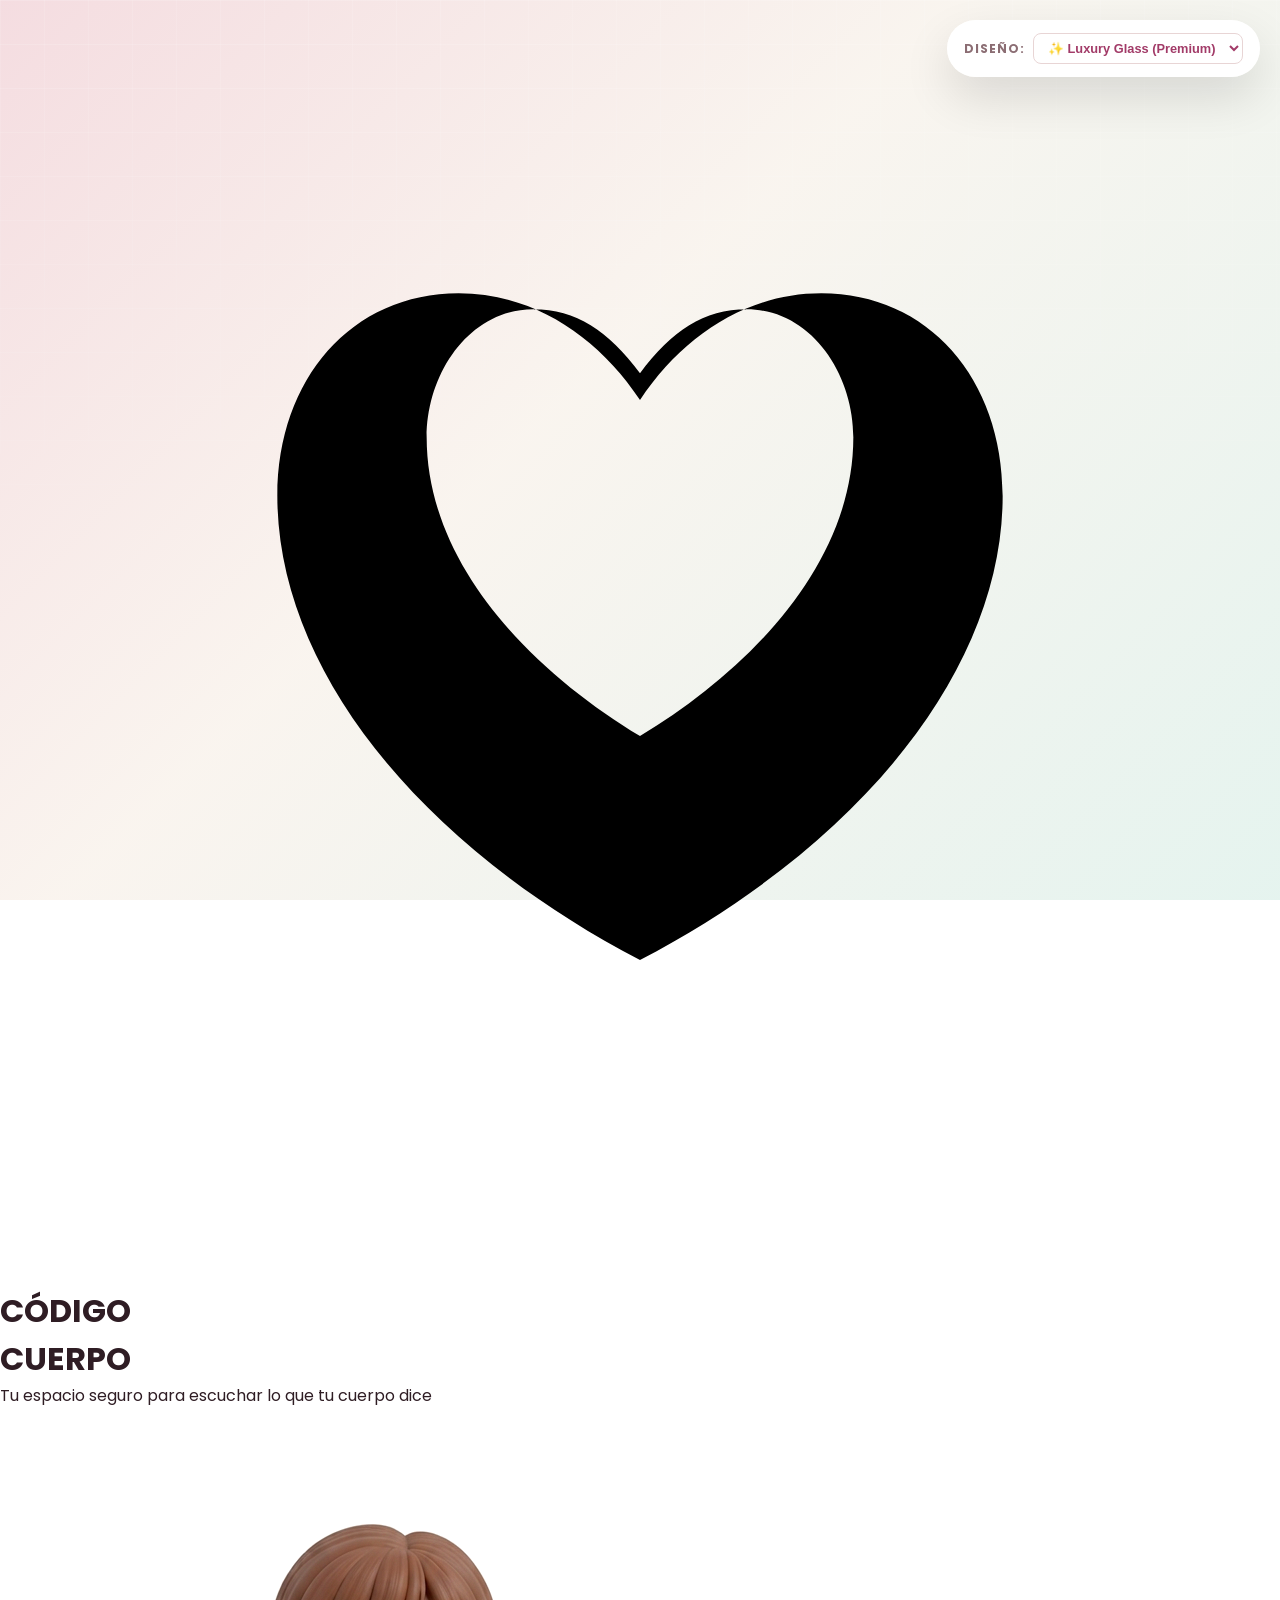
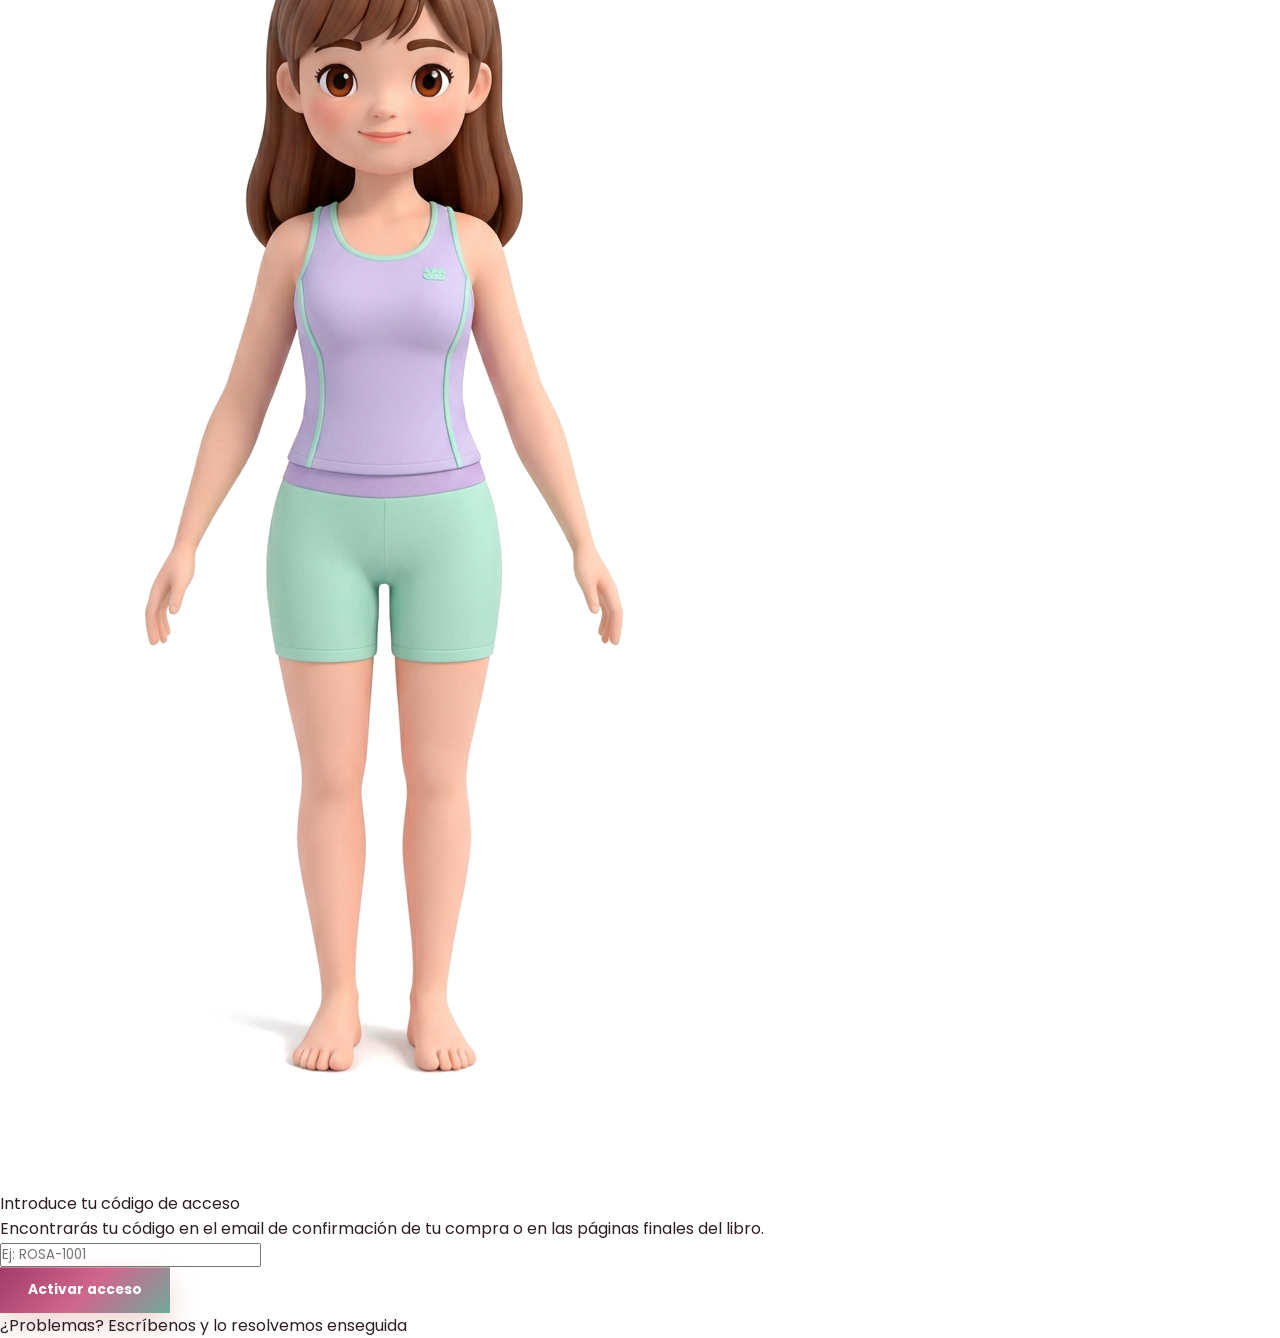
==== commit d3d46563: "Update index.html with style switcher for comparing premium vs original design" ====
--- a/codigo-cuerpo/index.html
+++ b/codigo-cuerpo/index.html
@@ -1,4 +1,4 @@
-﻿<!DOCTYPE html>
+<!DOCTYPE html>
 <html lang="es">
 <head>
 <meta charset="UTF-8">
@@ -22,15 +22,81 @@
 
 <!-- Fonts -->
 <link href="https://fonts.googleapis.com/css2?family=Poppins:wght@300;400;500;600;700&family=Playfair+Display:ital,wght@0,400;0,600;1,400&display=swap" rel="stylesheet">
-<link rel="stylesheet" href="styles.css">
+
+<!-- ESTILOS: Carga ambos para comparación -->
+<link rel="stylesheet" id="style-sheet" href="styles-premium.css">
+
+<style>
+  /* Estilos para selector de tema */
+  .style-switcher {
+    position: fixed;
+    top: 20px;
+    right: 20px;
+    z-index: 9999;
+    background: rgba(255, 255, 255, 0.96);
+    backdrop-filter: blur(20px);
+    border: 1px solid rgba(255, 255, 255, 0.88);
+    border-radius: 50px;
+    padding: 12px 16px;
+    box-shadow: 0 20px 48px rgba(0, 0, 0, 0.12);
+    font-family: 'Poppins', sans-serif;
+    display: flex;
+    gap: 8px;
+    align-items: center;
+  }
+  
+  .style-switcher label {
+    font-size: 0.75rem;
+    font-weight: 700;
+    color: #8b6d73;
+    text-transform: uppercase;
+    letter-spacing: 0.08em;
+    margin: 0;
+  }
+  
+  .style-switcher select {
+    padding: 6px 10px;
+    border-radius: 8px;
+    border: 1px solid #e8d5d5;
+    background: white;
+    color: #a23b68;
+    font-weight: 700;
+    font-size: 0.8rem;
+    cursor: pointer;
+  }
+  
+  .style-switcher select:focus {
+    outline: none;
+    border-color: #a23b68;
+    box-shadow: 0 0 0 3px rgba(162, 59, 104, 0.1);
+  }
+  
+  @media (max-width: 480px) {
+    .style-switcher {
+      top: 10px;
+      right: 10px;
+      padding: 8px 12px;
+      font-size: 0.7rem;
+    }
+  }
+</style>
 </head>
 <body>
+
+<!-- SELECTOR DE ESTILOS -->
+<div class="style-switcher">
+  <label for="style-select">Diseño:</label>
+  <select id="style-select" onchange="switchStyle(this.value)">
+    <option value="styles-premium.css">✨ Luxury Glass (Premium)</option>
+    <option value="styles.css">🌸 Original</option>
+  </select>
+</div>
 
 <!-- ═══════════════════════ ACCESO ═══════════════════════ -->
 <div id="access-screen" class="access-screen hidden">
   <div class="access-content">
     <div class="access-logo">
-      <span class="access-brand-icon" aria-hidden="true"><svg viewBox="0 0 24 24"><path d="M12 18c-4.2-2.2-6.8-5.5-6.8-8.7 0-2.2 1.4-3.8 3.4-3.8 1.4 0 2.6.8 3.4 2 .8-1.2 2-2 3.4-2 2 0 3.4 1.6 3.4 3.8 0 3.2-2.6 6.5-6.8 8.7Z"/><path d="M12 8v10"/><path d="M8.5 12.5c2.2.5 4.8.5 7 0"/></svg></span>
+      <span class="access-brand-icon" aria-hidden="true"><svg viewBox="0 0 24 24"><path d="M12 18c-4.2-2.2-6.8-5.5-6.8-8.7 0-2.2 1.4-3.8 3.4-3.8 1.4 0 2.6.8 3.4 2 .8-1.2 2-2 3.4-2 2 0 3.4 1.6 3.4 3.8 0 3.2-2.6 6.5-6.8 8.7M12 7c-.6-.8-1.2-1.2-2-1.2-1.2 0-2 1.2-2 2.4 0 2.4 2 4.4 4 5.6 2-1.2 4-3.2 4-5.6 0-1.2-.8-2.4-2-2.4-.8 0-1.4.4-2 1.2Z"/></svg></span>
       <h1 class="access-title">CÓDIGO<br><span>CUERPO</span></h1>
       <p class="access-subtitle" id="access-subtitle"></p>
     </div>
@@ -55,7 +121,7 @@
 <div id="splash-screen" class="splash hidden">
   <div class="splash-content">
     <div class="splash-logo">
-      <span class="access-brand-icon" aria-hidden="true"><svg viewBox="0 0 24 24"><path d="M12 18c-4.2-2.2-6.8-5.5-6.8-8.7 0-2.2 1.4-3.8 3.4-3.8 1.4 0 2.6.8 3.4 2 .8-1.2 2-2 3.4-2 2 0 3.4 1.6 3.4 3.8 0 3.2-2.6 6.5-6.8 8.7Z"/><path d="M12 8v10"/><path d="M8.5 12.5c2.2.5 4.8.5 7 0"/></svg></span>
+      <span class="access-brand-icon" aria-hidden="true"><svg viewBox="0 0 24 24"><path d="M12 18c-4.2-2.2-6.8-5.5-6.8-8.7 0-2.2 1.4-3.8 3.4-3.8 1.4 0 2.6.8 3.4 2 .8-1.2 2-2 3.4-2 2 0 3.4 1.6 3.4 3.8 0 3.2-2.6 6.5-6.8 8.7M12 7c-.6-.8-1.2-1.2-2-1.2-1.2 0-2 1.2-2 2.4 0 2.4 2 4.4 4 5.6 2-1.2 4-3.2 4-5.6 0-1.2-.8-2.4-2-2.4-.8 0-1.4.4-2 1.2Z"/></svg></span>
       <h1 class="splash-title">CÓDIGO<br><span>CUERPO</span></h1>
       <p class="splash-subtitle">La app que traduce el lenguaje de tu cuerpo</p>
     </div>
@@ -76,9 +142,9 @@
 <div id="app" class="app hidden">
 
   <header class="app-header">
-    <span class="header-logo"><span class="brand-mark" aria-hidden="true"><svg viewBox="0 0 24 24"><path d="M12 18c-4.2-2.2-6.8-5.5-6.8-8.7 0-2.2 1.4-3.8 3.4-3.8 1.4 0 2.6.8 3.4 2 .8-1.2 2-2 3.4-2 2 0 3.4 1.6 3.4 3.8 0 3.2-2.6 6.5-6.8 8.7Z"/><path d="M12 8v10"/><path d="M8.5 12.5c2.2.5 4.8.5 7 0"/></svg></span> CÓDIGO CUERPO</span>
+    <span class="header-logo"><span class="brand-mark" aria-hidden="true"><svg viewBox="0 0 24 24"><path d="M12 18c-4.2-2.2-6.8-5.5-6.8-8.7 0-2.2 1.4-3.8 3.4-3.8 1.4 0 2.6.8 3.4 2 .8-1.2 2-2 3.4-2 2 0 3.4 1.6 3.4 3.8 0 3.2-2.6 6.5-6.8 8.7M12 7c-.6-.8-1.2-1.2-2-1.2-1.2 0-2 1.2-2 2.4 0 2.4 2 4.4 4 5.6 2-1.2 4-3.2 4-5.6 0-1.2-.8-2.4-2-2.4-.8 0-1.4.4-2 1.2Z"/></svg></span> CÓDIGO CUERPO</span>
     <span id="header-greeting" class="header-greeting"></span>
-    <button class="header-logout-btn" onclick="logOut()" title="Cerrar sesión" aria-label="Cerrar sesión"><span class="premium-inline-icon" aria-hidden="true"><svg viewBox="0 0 24 24"><path d="M15 6l-6 6 6 6"/></svg></span></button>
+    <button class="header-logout-btn" onclick="logOut()" title="Cerrar sesión" aria-label="Cerrar sesión"><span class="premium-inline-icon" aria-hidden="true"><svg viewBox="0 0 24 24"><path d="M19 6l-2 2m0-2l2 2M7 12a5 5 0 1 0 10 0 5 5 0 0 0-10 0Z"/></svg></span></button>
   </header>
 
   <main class="app-main">
@@ -132,16 +198,15 @@
       <div class="home-tools-v2">
         <div class="section-row-title"><h3>Tus herramientas</h3><button onclick="showScreen('records')">Ver todo</button></div>
         <div class="home-tool-grid">
-          <button class="home-tool-card tool-diary" onclick="showScreen('diary')"><span class="premium-static-icon" aria-hidden="true"><svg viewBox="0 0 24 24"><path d="M7 5h10a2 2 0 0 1 2 2v12H8a3 3 0 0 1-3-3V7a2 2 0 0 1 2-2Z"/><path d="M8 5v14"/><path d="M11 9h5M11 13h4"/></svg></span><strong>Diario</strong><small>Preguntas guiadas</small></button>
-          <button class="home-tool-card tool-reto" onclick="showScreen('challenge')"><span class="premium-static-icon" aria-hidden="true"><svg viewBox="0 0 24 24"><path d="M5 12l4 4L19 6"/><path d="M4 19h16"/></svg></span><strong>Reto</strong><small>7 días de práctica</small></button>
-          <button class="home-tool-card tool-calm" onclick="showScreen('meditations')"><span class="premium-static-icon" aria-hidden="true"><svg viewBox="0 0 24 24"><path d="M12 4c4 3 6 6 6 10a6 6 0 0 1-12 0c0-4 2-7 6-10Z"/><path d="M9 14c2 1 4 1 6 0"/></svg></span><strong>Calma</strong><small>Meditación y tapping</small></button>
-          <button class="home-tool-card tool-records" onclick="showScreen('records')"><span class="premium-static-icon" aria-hidden="true"><svg viewBox="0 0 24 24"><path d="M5 5h14v14H5z"/><path d="M8 9h8M8 13h8M8 17h5"/></svg></span><strong>Patrones</strong><small>Historial y gráficos</small></button>
+          <button class="home-tool-card tool-diary" onclick="showScreen('diary')"><span class="premium-static-icon" aria-hidden="true"><svg viewBox="0 0 24 24"><path d="M7 5h10a2 2 0 0 1 2 2v12H8a2 2 0 0 0-2 2V5Z"/><path d="M10 9h4M10 13h4"/></svg></span><span>Diario</span></button>
+          <button class="home-tool-card tool-reto" onclick="showScreen('challenge')"><span class="premium-static-icon" aria-hidden="true"><svg viewBox="0 0 24 24"><path d="M5 12l4 4L19 6"/><path d="M4 19h16"/></svg></span><span>Reto 7 días</span></button>
+          <button class="home-tool-card tool-calm" onclick="showScreen('meditations')"><span class="premium-static-icon" aria-hidden="true"><svg viewBox="0 0 24 24"><path d="M12 4c4 3 6 6 6 10a6 6 0 0 1-12 0c0-4 2-7 6-10Z"/></svg></span><span>Meditaciones</span></button>
+          <button class="home-tool-card tool-records" onclick="showScreen('records')"><span class="premium-static-icon" aria-hidden="true"><svg viewBox="0 0 24 24"><path d="M5 5h14v14H5z"/><path d="M8 9h8M8 13h8M8 17h5"/></svg></span><span>Registros</span></button>
         </div>
       </div>
 
       <div class="body-section-heading">
         <h3>Mapa corporal</h3>
-        <p>Elige una zona para iniciar el registro.</p>
       </div>
 
       <div class="body-map-container">
@@ -164,9 +229,9 @@
 
           <!-- Pills extra para zonas skin/energy/cycle -->
           <div class="extra-zones">
-            <button class="extra-zone-btn" onclick="selectBodyZone('skin','Piel')"><span class="premium-inline-icon" aria-hidden="true"><svg viewBox="0 0 24 24"><path d="M12 3l2.2 5.2L20 10l-5.2 2.2L12 18l-2.2-5.8L4 10l5.8-1.8L12 3Z"/></svg></span> Piel</button>
-            <button class="extra-zone-btn" onclick="selectBodyZone('energy','Energía y sueño')"><span class="premium-inline-icon" aria-hidden="true"><svg viewBox="0 0 24 24"><path d="M16 3a8 8 0 1 0 5 13 7 7 0 0 1-5-13Z"/></svg></span> Energía</button>
-            <button class="extra-zone-btn" onclick="selectBodyZone('cycle','Ciclo femenino')"><span class="premium-inline-icon" aria-hidden="true"><svg viewBox="0 0 24 24"><path d="M12 4a8 8 0 1 1-7.4 5"/><path d="M4 4v5h5"/><path d="M12 8v4l3 2"/></svg></span> Ciclo</button>
+            <button class="extra-zone-btn" onclick="selectBodyZone('skin','Piel')"><span class="premium-inline-icon" aria-hidden="true"><svg viewBox="0 0 24 24"><path d="M12 3l2.2 5.2L20 10l-5.2 1.2L12 19l-2.8-7.8L4 10l5.2-1.8L12 3Z"/></svg></span> Piel</button>
+            <button class="extra-zone-btn" onclick="selectBodyZone('energy','Energía y sueño')"><span class="premium-inline-icon" aria-hidden="true"><svg viewBox="0 0 24 24"><path d="M16 3a8 8 0 1 1-13 7"/></svg></span> Energía</button>
+            <button class="extra-zone-btn" onclick="selectBodyZone('cycle','Ciclo femenino')"><span class="premium-inline-icon" aria-hidden="true"><svg viewBox="0 0 24 24"><path d="M12 4a8 8 0 1 0 0 16 8 8 0 0 0 0-16Z"/></svg></span> Ciclo</button>
           </div>
           <!-- Acceso al diccionario -->
           <button class="dict-home-btn" onclick="openDictionary()">
@@ -202,7 +267,7 @@
     <!-- ── PANTALLA: RETO 7 DÍAS ── -->
     <section id="screen-challenge" class="screen">
       <div class="screen-header">
-        <h2>Reto 7 Días <span id="challenge-round-badge" style="font-size:.7em;color:var(--terracota);font-weight:400"></span></h2>
+        <h2>Reto 7 Días <span id="challenge-round-badge" style="font-size:.7em;color:var(--rose-deep);font-weight:400"></span></h2>
         <p>La rutina del libro, un día a la vez</p>
       </div>
       <div id="challenge-progress-bar" class="challenge-progress-bar">
@@ -210,7 +275,7 @@
       </div>
       <div id="challenge-days-list" class="challenge-days-list"></div>
       <div style="text-align:center;padding:12px 0 24px">
-        <button class="btn-ghost btn-small reset-reto-btn" onclick="resetChallenge()"><span class="premium-inline-icon" aria-hidden="true"><svg viewBox="0 0 24 24"><path d="M20 12a8 8 0 1 1-2.3-5.7"/><path d="M20 4v6h-6"/></svg></span> Reiniciar reto</button>
+        <button class="btn-ghost btn-small reset-reto-btn" onclick="resetChallenge()"><span class="premium-inline-icon" aria-hidden="true"><svg viewBox="0 0 24 24"><path d="M20 12a8 8 0 1 1-2.3-5.7m3.3-2.3A8 8 0 0 1 4 12"/></svg></span> Reiniciar reto</button>
       </div>
     </section>
 
@@ -262,7 +327,7 @@
   </main>
 
   <nav class="bottom-nav" aria-label="Navegación principal">
-    <button class="nav-item active" id="nav-home" onclick="showScreen('home')" aria-label="Ir a Hoy"><span class="nav-icon premium-nav-icon"><svg viewBox="0 0 24 24"><path d="M4 11l8-7 8 7"/><path d="M7 10v10h10V10"/></svg></span><span class="nav-label">Hoy</span></button>
+    <button class="nav-item active" id="nav-home" onclick="showScreen('home')" aria-label="Ir a Hoy"><span class="nav-icon premium-nav-icon"><svg viewBox="0 0 24 24"><path d="M4 11l8-7 8 7"/><path d="M5 10v10a1 1 0 001 1h12a1 1 0 001-1v-10"/></svg></span><span class="nav-label">Hoy</span></button>
     <button class="nav-item" id="nav-diary" onclick="showScreen('diary')" aria-label="Ir a Diario">
       <span class="nav-icon premium-nav-icon"><svg viewBox="0 0 24 24"><path d="M7 5h10v14H7z"/><path d="M10 9h4M10 13h4"/></svg></span><span class="nav-label">Diario</span>
     </button>
@@ -415,7 +480,7 @@
 <div id="modal-reconect" class="modal-overlay hidden" onclick="overlayClose(event,'modal-reconect')">
   <div class="modal-box">
     <div class="modal-header">
-      <h3 class="reconect-modal-title"><span class="premium-inline-icon" aria-hidden="true"><svg viewBox="0 0 24 24"><path d="M12 3c4 4 7 7 7 11a7 7 0 0 1-14 0c0-4 3-7 7-11Z"/><path d="M8.5 14c2.5 1.6 4.5 1.6 7 0"/></svg></span> Método RE-CONECT</h3>
+      <h3 class="reconect-modal-title"><span class="premium-inline-icon" aria-hidden="true"><svg viewBox="0 0 24 24"><path d="M12 3c4 4 7 7 7 11a7 7 0 0 1-14 0c0-4 3-7 7-11Z"/><path d="M8.5 14c2.5 1.6 4.5 1.6 7 0"/></svg></span> RE-CONECT</h3>
       <button class="modal-close-btn" onclick="closeModal('modal-reconect')">✕</button>
     </div>
     <div class="reconect-steps-bar">
@@ -548,7 +613,7 @@
       <p id="med-description" class="med-description"></p>
       <div class="med-script-box">
         <div class="med-script-header">
-          <span class="med-script-label"><span class="premium-inline-icon" aria-hidden="true"><svg viewBox="0 0 24 24"><path d="M7 4h10v16H7z"/><path d="M10 8h4M10 12h4M10 16h2"/></svg></span> Guión de la práctica</span>
+          <span class="med-script-label"><span class="premium-inline-icon" aria-hidden="true"><svg viewBox="0 0 24 24"><path d="M7 4h10v16H7z"/><path d="M10 8h4M10 12h4M10 16h2"/></svg></span> Guión</span>
         </div>
         <div id="med-script" class="med-script-text"></div>
       </div>
@@ -579,18 +644,24 @@
 <!-- TOAST -->
 <div id="toast" class="toast hidden"></div>
 
+<script>
+// Selector de estilos para comparación
+function switchStyle(styleName) {
+  document.getElementById('style-sheet').href = styleName;
+  localStorage.setItem('preferredStyle', styleName);
+}
+
+// Cargar estilo guardado si existe
+document.addEventListener('DOMContentLoaded', function() {
+  const saved = localStorage.getItem('preferredStyle');
+  if (saved) {
+    document.getElementById('style-select').value = saved;
+    document.getElementById('style-sheet').href = saved;
+  }
+});
+</script>
+
 <script src="data.js"></script>
 <script src="app.js"></script>
 </body>
 </html>
-
-
-
-
-
-
-
-
-
-
-
--- a/codigo-cuerpo/styles-premium.css
+++ b/codigo-cuerpo/styles-premium.css
@@ -0,0 +1,898 @@
+/* ═══════════════════════════════════════════════════════════════════════
+   CÓDIGO CUERPO — LUXURY GLASS STYLES v2.0
+   Premium Glassmorphism + Soft Gradients
+   ═══════════════════════════════════════════════════════════════════════ */
+
+:root {
+  /* PRIMARIOS */
+  --rose-deep:      #a23b68;
+  --sage-green:     #6fa99b;
+  --cream:          #f9f5f1;
+  --white:          #ffffff;
+  
+  /* NEUTRALES */
+  --text-dark:      #2f1d24;
+  --text-mid:       #6b4c42;
+  --text-light:     #8b6d73;
+  
+  /* ACENTOS */
+  --gold:           #d4a574;
+  
+  /* GLASS EFFECTS */
+  --glass:          rgba(255, 255, 255, 0.54);
+  --glass-strong:   rgba(255, 255, 255, 0.72);
+  --glass-border:   rgba(255, 255, 255, 0.78);
+  
+  /* SHADOWS */
+  --shadow-sm:      0 8px 18px rgba(94, 64, 52, 0.10);
+  --shadow-md:      0 16px 34px rgba(189, 86, 125, 0.14);
+  --shadow-lg:      0 24px 56px rgba(189, 86, 125, 0.18);
+  --shadow-xl:      0 28px 70px rgba(189, 86, 125, 0.22);
+  
+  /* GRADIENTES */
+  --gradient-hero:  linear-gradient(135deg, rgba(163, 63, 108, 0.72), rgba(189, 86, 125, 0.5) 42%, rgba(13, 141, 112, 0.48));
+  --gradient-btn:   linear-gradient(135deg, #a23b68, #d0678d 52%, #6fa99b);
+  --gradient-bg:    linear-gradient(135deg, rgba(245, 220, 224, 0.96) 0%, rgba(250, 245, 239, 0.96) 44%, rgba(229, 244, 239, 0.96) 100%), linear-gradient(40deg, rgba(189, 86, 125, 0.16), rgba(13, 141, 112, 0.13));
+  
+  /* BACKDROP */
+  --blur-md:        blur(18px);
+  --blur-lg:        blur(24px);
+  
+  /* RADIUS */
+  --radius-sm:      10px;
+  --radius-md:      16px;
+  --radius-lg:      22px;
+  --radius-xl:      30px;
+  
+  /* TRANSITION */
+  --tr:             all 0.3s cubic-bezier(0.34, 1.26, 0.64, 1);
+}
+
+/* ───────────────────────────────────────────────────────────
+   RESET & BASE
+   ─────────────────────────────────────────────────────────── */
+
+*, *::before, *::after {
+  box-sizing: border-box;
+  margin: 0;
+  padding: 0;
+}
+
+html {
+  scroll-behavior: smooth;
+  -webkit-text-size-adjust: 100%;
+}
+
+body {
+  font-family: 'Poppins', sans-serif;
+  background: var(--gradient-bg);
+  background-attachment: fixed;
+  color: var(--text-dark);
+  min-height: 100vh;
+  overflow-x: hidden;
+}
+
+/* Animated background grain (subtle) */
+body::before {
+  content: '';
+  position: fixed;
+  inset: 0;
+  pointer-events: none;
+  z-index: -1;
+  background-image: 
+    linear-gradient(rgba(255, 255, 255, 0.24) 1px, transparent 1px),
+    linear-gradient(90deg, rgba(255, 255, 255, 0.18) 1px, transparent 1px);
+  background-size: 44px 44px;
+  mask-image: linear-gradient(to bottom, rgba(0, 0, 0, 0.7), transparent 75%);
+}
+
+button {
+  cursor: pointer;
+  border: none;
+  background: none;
+  font-family: inherit;
+}
+
+input, textarea {
+  font-family: inherit;
+}
+
+.hidden {
+  display: none !important;
+}
+
+/* ───────────────────────────────────────────────────────────
+   APP LAYOUT
+   ─────────────────────────────────────────────────────────── */
+
+.app {
+  display: flex;
+  flex-direction: column;
+  min-height: 100dvh;
+  max-width: 520px;
+  margin: 0 auto;
+  position: relative;
+  background: rgba(255, 255, 255, 0.12);
+}
+
+/* ───────────────────────────────────────────────────────────
+   HEADER - LUXURY GLASS
+   ─────────────────────────────────────────────────────────── */
+
+.app-header {
+  position: sticky;
+  top: 10px;
+  z-index: 100;
+  margin: 10px 12px 0;
+  padding: 14px 18px;
+  border-radius: var(--radius-lg);
+  background: rgba(255, 255, 255, 0.50);
+  border: 1px solid var(--glass-border);
+  box-shadow: 0 14px 34px rgba(189, 86, 125, 0.14), 0 6px 18px rgba(13, 141, 112, 0.09);
+  backdrop-filter: var(--blur-lg) saturate(1.25);
+  -webkit-backdrop-filter: var(--blur-lg) saturate(1.25);
+  display: flex;
+  align-items: center;
+  justify-content: space-between;
+}
+
+.header-logo {
+  font-family: 'Playfair Display', serif;
+  font-size: 1.02rem;
+  font-weight: 700;
+  color: var(--text-dark);
+  letter-spacing: 0.4px;
+}
+
+.header-greeting {
+  font-size: 0.74rem;
+  color: var(--rose-deep);
+  font-weight: 600;
+  font-style: normal;
+}
+
+.header-logout-btn {
+  width: 34px;
+  height: 34px;
+  border-radius: 50%;
+  background: rgba(255, 255, 255, 0.62);
+  border: 1px solid rgba(255, 255, 255, 0.82);
+  box-shadow: 0 10px 22px rgba(61, 43, 37, 0.10);
+  display: grid;
+  place-items: center;
+  opacity: 0.75;
+  transition: var(--tr);
+}
+
+.header-logout-btn:hover {
+  background: rgba(255, 255, 255, 0.82);
+  transform: translateY(-1px);
+  opacity: 1;
+}
+
+/* ───────────────────────────────────────────────────────────
+   MAIN CONTENT
+   ─────────────────────────────────────────────────────────── */
+
+.app-main {
+  flex: 1;
+  overflow-y: auto;
+  padding-bottom: 104px;
+}
+
+/* ───────────────────────────────────────────────────────────
+   SCREEN & LAYOUT
+   ─────────────────────────────────────────────────────────── */
+
+.screen {
+  display: none;
+  animation: fadeUp 0.28s ease;
+  padding-top: 2px;
+}
+
+.screen.active {
+  display: block;
+}
+
+@keyframes fadeUp {
+  from {
+    opacity: 0;
+    transform: translateY(10px);
+  }
+  to {
+    opacity: 1;
+    transform: translateY(0);
+  }
+}
+
+.screen-header {
+  margin: 6px 12px 14px;
+  padding: 18px 18px 12px;
+  border-radius: var(--radius-lg);
+  background: rgba(255, 255, 255, 0.38);
+  backdrop-filter: var(--blur-lg);
+  -webkit-backdrop-filter: var(--blur-lg);
+}
+
+.screen-header h2 {
+  font-family: 'Playfair Display', serif;
+  font-size: 1.55rem;
+  color: var(--text-dark);
+  letter-spacing: 0;
+  margin-bottom: 8px;
+}
+
+.screen-header h2::after {
+  content: '';
+  display: block;
+  width: 38px;
+  height: 3px;
+  margin-top: 8px;
+  border-radius: 999px;
+  background: linear-gradient(90deg, var(--rose-deep), var(--sage-green));
+}
+
+.screen-header p {
+  color: rgba(61, 43, 37, 0.72);
+  font-weight: 500;
+  font-size: 0.84rem;
+}
+
+/* ───────────────────────────────────────────────────────────
+   HOME HERO - PREMIUM SECTION
+   ─────────────────────────────────────────────────────────── */
+
+.home-hero-v2 {
+  position: relative;
+  margin: 16px 20px 14px;
+  padding: 24px 20px 22px;
+  border-radius: var(--radius-xl);
+  background: var(--gradient-hero), rgba(255, 255, 255, 0.34);
+  border: 1px solid rgba(255, 255, 255, 0.78);
+  box-shadow: 0 24px 56px rgba(189, 86, 125, 0.30), 0 14px 34px rgba(13, 141, 112, 0.18);
+  backdrop-filter: var(--blur-lg) saturate(1.25);
+  -webkit-backdrop-filter: var(--blur-lg) saturate(1.25);
+  color: #fff;
+  overflow: hidden;
+  min-height: 210px;
+}
+
+.home-hero-v2::before {
+  content: '';
+  position: absolute;
+  right: -42px;
+  top: -38px;
+  width: 156px;
+  height: 156px;
+  border-radius: 50%;
+  background: rgba(255, 255, 255, 0.13);
+}
+
+.home-hero-v2::after {
+  content: '';
+  position: absolute;
+  right: 22px;
+  top: 30px;
+  width: 74px;
+  height: 74px;
+  border-radius: 24px;
+  border: 1px solid rgba(255, 255, 255, 0.34);
+  background: rgba(255, 255, 255, 0.12);
+  transform: rotate(45deg);
+}
+
+.home-hero-topline {
+  position: relative;
+  z-index: 1;
+  font-size: 0.68rem;
+  font-weight: 800;
+  letter-spacing: 0.13em;
+  text-transform: uppercase;
+  color: rgba(255, 255, 255, 0.74);
+  margin-bottom: 12px;
+}
+
+.home-hero-v2 h2 {
+  position: relative;
+  z-index: 1;
+  font-family: 'Playfair Display', serif;
+  font-size: 2.35rem;
+  line-height: 1.05;
+  margin-bottom: 10px;
+  color: #fff;
+  max-width: 270px;
+}
+
+.home-hero-v2 h2 span {
+  color: #ffe3ea;
+}
+
+.home-hero-v2 p {
+  position: relative;
+  z-index: 1;
+  font-size: 0.92rem;
+  line-height: 1.55;
+  max-width: 330px;
+  color: rgba(255, 255, 255, 0.84);
+  margin-bottom: 18px;
+}
+
+.home-hero-actions {
+  position: relative;
+  z-index: 1;
+  display: grid;
+  grid-template-columns: 1fr 1fr;
+  gap: 10px;
+}
+
+.home-hero-actions .btn-primary,
+.home-hero-actions .btn-ghost {
+  margin: 0;
+  min-height: 46px;
+  border-radius: 14px;
+  font-size: 0.86rem;
+  box-shadow: none;
+}
+
+.home-hero-actions .btn-primary {
+  background: rgba(255, 255, 255, 0.22);
+  border: 1px solid rgba(255, 255, 255, 0.58);
+  color: #fff;
+  box-shadow: 0 12px 24px rgba(61, 43, 37, 0.14);
+}
+
+.home-hero-actions .btn-primary:hover {
+  background: rgba(255, 255, 255, 0.32);
+  transform: translateY(-2px);
+  box-shadow: 0 16px 32px rgba(61, 43, 37, 0.18);
+}
+
+.home-hero-actions .btn-ghost {
+  background: rgba(255, 255, 255, 0.78);
+  color: var(--rose-deep);
+  border: none;
+  font-weight: 800;
+  box-shadow: 0 12px 24px rgba(189, 86, 125, 0.16);
+}
+
+.home-hero-actions .btn-ghost:hover {
+  background: rgba(255, 255, 255, 0.88);
+  transform: translateY(-2px);
+}
+
+/* ───────────────────────────────────────────────────────────
+   STATS CARDS - GLASS
+   ─────────────────────────────────────────────────────────── */
+
+.home-stats-v2 {
+  display: grid;
+  grid-template-columns: repeat(3, 1fr);
+  gap: 10px;
+  margin: 0 20px 20px;
+}
+
+.home-stat-card {
+  background: linear-gradient(180deg, rgba(255, 255, 255, 0.68), rgba(255, 255, 255, 0.40));
+  border: 1px solid rgba(255, 255, 255, 0.78);
+  border-radius: 14px;
+  padding: 12px 10px;
+  box-shadow: 0 16px 34px rgba(189, 86, 125, 0.14), 0 8px 20px rgba(13, 141, 112, 0.08);
+  backdrop-filter: var(--blur-md);
+  -webkit-backdrop-filter: var(--blur-md);
+  text-align: center;
+}
+
+.home-stat-card strong {
+  display: block;
+  font-size: 1.25rem;
+  color: var(--text-dark);
+  line-height: 1;
+  margin-bottom: 7px;
+}
+
+.home-stat-card span {
+  display: block;
+  margin-top: 7px;
+  font-size: 0.64rem;
+  text-transform: uppercase;
+  letter-spacing: 0.08em;
+  color: var(--text-light);
+  font-weight: 800;
+}
+
+/* ───────────────────────────────────────────────────────────
+   BUTTONS - PREMIUM
+   ─────────────────────────────────────────────────────────── */
+
+.btn-primary {
+  display: inline-flex;
+  align-items: center;
+  justify-content: center;
+  background: var(--gradient-btn);
+  color: #fff;
+  border-radius: var(--radius-pill);
+  padding: 13px 28px;
+  font-size: 0.86rem;
+  font-weight: 700;
+  min-height: 46px;
+  box-shadow: 0 12px 28px rgba(196, 112, 90, 0.28), inset 0 1px 0 rgba(255, 255, 255, 0.32);
+  transition: var(--tr);
+}
+
+.btn-primary:hover {
+  transform: translateY(-2px);
+  box-shadow: 0 16px 34px rgba(196, 112, 90, 0.32), inset 0 1px 0 rgba(255, 255, 255, 0.32);
+}
+
+.btn-primary:active {
+  transform: translateY(0);
+}
+
+.btn-ghost {
+  display: inline-flex;
+  align-items: center;
+  justify-content: center;
+  background: rgba(255, 255, 255, 0.42);
+  color: var(--text-mid);
+  border: 1px solid rgba(255, 255, 255, 0.68);
+  border-radius: var(--radius-pill);
+  padding: 11px 24px;
+  font-size: 0.86rem;
+  font-weight: 600;
+  backdrop-filter: var(--blur-md);
+  transition: var(--tr);
+}
+
+.btn-ghost:hover {
+  background: rgba(255, 255, 255, 0.68);
+  transform: translateY(-1px);
+}
+
+button:disabled {
+  opacity: 0.4;
+  cursor: not-allowed;
+  transform: none !important;
+}
+
+/* ───────────────────────────────────────────────────────────
+   BODY MAP - PREMIUM
+   ─────────────────────────────────────────────────────────── */
+
+.body-map-container {
+  padding: 0 20px 0;
+}
+
+.body-map-wrapper {
+  max-width: none;
+  padding: 16px 14px 18px;
+  border-radius: var(--radius-lg);
+  background: linear-gradient(145deg, rgba(255, 255, 255, 0.66), rgba(255, 255, 255, 0.34));
+  border: 1px solid rgba(255, 255, 255, 0.78);
+  box-shadow: 0 24px 56px rgba(189, 86, 125, 0.18), 0 14px 36px rgba(13, 141, 112, 0.12);
+  backdrop-filter: var(--blur-lg) saturate(1.18);
+  -webkit-backdrop-filter: var(--blur-lg) saturate(1.18);
+  overflow: hidden;
+  position: relative;
+}
+
+.body-map-wrapper::before {
+  display: none;
+}
+
+.body-character-map {
+  position: relative;
+  width: min(100%, 330px);
+  height: 520px;
+  margin: 0 auto;
+  border-radius: 28px;
+  overflow: hidden;
+  background: linear-gradient(180deg, rgba(255, 255, 255, 0.62), rgba(255, 255, 255, 0.38));
+  box-shadow: inset 0 1px 0 rgba(255, 255, 255, 0.62);
+}
+
+.body-character-map::before {
+  content: '';
+  position: absolute;
+  inset: 10px 18px;
+  border-radius: 28px;
+  background: radial-gradient(circle at 50% 28%, rgba(189, 86, 125, 0.18), transparent 35%),
+              radial-gradient(circle at 25% 75%, rgba(13, 141, 112, 0.12), transparent 40%);
+  pointer-events: none;
+  z-index: 2;
+}
+
+.body-character-img {
+  position: absolute;
+  left: 50%;
+  top: 16px;
+  transform: translateX(-50%);
+  height: 500px;
+  width: auto;
+  object-fit: contain;
+  filter: drop-shadow(0 22px 32px rgba(83, 50, 45, 0.16));
+  user-select: none;
+  pointer-events: none;
+  z-index: 1;
+}
+
+.body-zone-hotspot {
+  position: absolute;
+  z-index: 3;
+  border-radius: 999px;
+  background: rgba(255, 255, 255, 0.18);
+  border: 1px solid rgba(255, 255, 255, 0.20);
+  color: transparent;
+  transition: all 0.2s ease;
+  display: grid;
+  place-items: center;
+}
+
+.body-zone-hotspot span {
+  opacity: 0;
+  transform: translateY(4px);
+  transition: all 0.2s ease;
+  background: rgba(255, 255, 255, 0.82);
+  border: 1px solid rgba(255, 255, 255, 0.88);
+  box-shadow: 0 10px 22px rgba(189, 86, 125, 0.22);
+  border-radius: 12px;
+  padding: 6px 12px;
+  font-size: 0.72rem;
+  font-weight: 600;
+  color: var(--text-dark);
+  white-space: nowrap;
+}
+
+.body-zone-hotspot:hover,
+.body-zone-hotspot:focus-visible,
+.body-zone-hotspot.selected {
+  background: rgba(189, 86, 125, 0.20);
+  border-color: rgba(255, 255, 255, 0.88);
+  box-shadow: 0 0 0 5px rgba(189, 86, 125, 0.10), 0 6px 16px rgba(189, 86, 125, 0.18);
+}
+
+.body-zone-hotspot:hover span,
+.body-zone-hotspot:focus-visible span,
+.body-zone-hotspot.selected span {
+  opacity: 1;
+  transform: translateY(0);
+}
+
+/* Posiciones de hotspots */
+.zone-head { left: 39%; top: 6%; width: 22%; height: 14%; }
+.zone-throat { left: 43%; top: 20%; width: 14%; height: 6%; }
+.zone-chest { left: 34%; top: 25%; width: 32%; height: 12%; }
+.zone-shoulders-left { left: 23%; top: 25%; width: 16%; height: 18%; }
+.zone-shoulders-right { left: 61%; top: 25%; width: 16%; height: 18%; }
+.zone-belly { left: 34%; top: 38%; width: 32%; height: 16%; }
+.zone-lumbar { left: 34%; top: 54%; width: 32%; height: 14%; }
+.zone-pelvis { left: 38%; top: 68%; width: 24%; height: 8%; }
+.zone-hips-left { left: 22%; top: 68%; width: 14%; height: 12%; }
+.zone-hips-right { left: 64%; top: 68%; width: 14%; height: 12%; }
+.zone-legs-left { left: 25%; top: 80%; width: 12%; height: 20%; }
+.zone-legs-right { left: 63%; top: 80%; width: 12%; height: 20%; }
+
+/* ───────────────────────────────────────────────────────────
+   EXTRA ZONES & DICTIONARY
+   ─────────────────────────────────────────────────────────── */
+
+.extra-zones {
+  position: relative;
+  z-index: 2;
+  margin: 16px 0 6px;
+  justify-content: stretch;
+  display: grid;
+  grid-template-columns: repeat(3, 1fr);
+  gap: 8px;
+}
+
+.extra-zone-btn {
+  min-height: 42px;
+  font-weight: 800;
+  border-radius: var(--radius-md);
+  background: linear-gradient(145deg, rgba(255, 255, 255, 0.70), rgba(255, 255, 255, 0.42));
+  border: 1px solid rgba(255, 255, 255, 0.78);
+  box-shadow: 0 16px 36px rgba(189, 86, 125, 0.12), 0 8px 22px rgba(13, 141, 112, 0.08);
+  color: var(--text-dark);
+  backdrop-filter: var(--blur-md) saturate(1.15);
+  justify-content: center;
+  transition: var(--tr);
+}
+
+.extra-zone-btn:hover {
+  transform: translateY(-2px);
+  box-shadow: 0 22px 48px rgba(189, 86, 125, 0.18), 0 12px 28px rgba(13, 141, 112, 0.12);
+  border-color: rgba(255, 255, 255, 0.92);
+}
+
+.dict-home-btn {
+  min-height: 52px;
+  font-weight: 800;
+  margin-top: 12px;
+  background: linear-gradient(145deg, rgba(255, 255, 255, 0.70), rgba(255, 255, 255, 0.42));
+  border: 1px solid rgba(255, 255, 255, 0.78);
+  box-shadow: 0 16px 36px rgba(189, 86, 125, 0.12), 0 8px 22px rgba(13, 141, 112, 0.08);
+  border-radius: var(--radius-md);
+  color: var(--text-dark);
+  display: flex;
+  align-items: center;
+  gap: 10px;
+  padding: 14px 16px;
+  backdrop-filter: var(--blur-md) saturate(1.15);
+  transition: var(--tr);
+}
+
+.dict-home-btn:hover {
+  transform: translateY(-2px);
+  box-shadow: 0 22px 48px rgba(189, 86, 125, 0.18), 0 12px 28px rgba(13, 141, 112, 0.12);
+}
+
+/* ───────────────────────────────────────────────────────────
+   SECTION HEADING
+   ─────────────────────────────────────────────────────────── */
+
+.body-section-heading {
+  margin: 0 20px 10px;
+  display: flex;
+  align-items: flex-end;
+  justify-content: space-between;
+  gap: 12px;
+}
+
+.body-section-heading h3 {
+  font-family: 'Playfair Display', serif;
+  font-size: 1.35rem;
+  color: var(--text-dark);
+}
+
+.body-section-heading::after {
+  content: 'Toca una zona';
+  font-size: 0.72rem;
+  font-weight: 800;
+  color: var(--rose-deep);
+  background: rgba(255, 255, 255, 0.58);
+  border: 1px solid rgba(255, 255, 255, 0.76);
+  border-radius: 999px;
+  padding: 6px 12px;
+  white-space: nowrap;
+}
+
+/* ───────────────────────────────────────────────────────────
+   MODAL - LUXURY GLASS
+   ─────────────────────────────────────────────────────────── */
+
+.modal-overlay {
+  position: fixed;
+  inset: 0;
+  z-index: 500;
+  background: rgba(61, 43, 37, 0.34);
+  backdrop-filter: var(--blur-md) saturate(1.1);
+  -webkit-backdrop-filter: var(--blur-md) saturate(1.1);
+  display: flex;
+  align-items: flex-end;
+  justify-content: center;
+  padding: 0;
+}
+
+.modal-box {
+  background: linear-gradient(145deg, rgba(255, 255, 255, 0.82), rgba(255, 255, 255, 0.62));
+  border: 1px solid rgba(255, 255, 255, 0.82);
+  box-shadow: 0 28px 70px rgba(189, 86, 125, 0.22), 0 18px 48px rgba(61, 43, 37, 0.16);
+  backdrop-filter: var(--blur-xl) saturate(1.18);
+  -webkit-backdrop-filter: var(--blur-xl) saturate(1.18);
+  border-radius: var(--radius-xl) var(--radius-xl) 0 0;
+  width: 100%;
+  max-width: 480px;
+  max-height: 92vh;
+  overflow-y: auto;
+  animation: slideUp 0.32s cubic-bezier(0.34, 1.26, 0.64, 1);
+  padding-bottom: 20px;
+}
+
+@keyframes slideUp {
+  from {
+    transform: translateY(100%);
+  }
+  to {
+    transform: translateY(0);
+  }
+}
+
+.modal-header {
+  display: flex;
+  align-items: center;
+  justify-content: space-between;
+  padding: 18px 18px 12px;
+  border-bottom: 1px solid rgba(255, 255, 255, 0.62);
+  position: sticky;
+  top: 0;
+  background: rgba(255, 255, 255, 0.58);
+  backdrop-filter: var(--blur-md);
+  -webkit-backdrop-filter: var(--blur-md);
+  z-index: 10;
+}
+
+.modal-zone-badge {
+  display: flex;
+  align-items: center;
+  gap: 10px;
+}
+
+.modal-zone-badge span {
+  font-size: 1.45rem;
+}
+
+.modal-zone-badge h3 {
+  font-family: 'Playfair Display', serif;
+  font-size: 1.15rem;
+  color: var(--rose-deep);
+}
+
+.modal-close-btn {
+  width: 30px;
+  height: 30px;
+  border-radius: 50%;
+  background: rgba(255, 255, 255, 0.62);
+  border: 1px solid rgba(255, 255, 255, 0.72);
+  box-shadow: 0 8px 18px rgba(94, 64, 52, 0.10);
+  color: var(--text-mid);
+  font-size: 0.85rem;
+  display: flex;
+  align-items: center;
+  justify-content: center;
+  transition: var(--tr);
+}
+
+.modal-close-btn:hover {
+  background: var(--rose-deep);
+  color: #fff;
+}
+
+.modal-body {
+  padding: 14px 18px 18px;
+}
+
+/* ───────────────────────────────────────────────────────────
+   CARD COMPONENTS - GLASS
+   ─────────────────────────────────────────────────────────── */
+
+.diary-exercise-card,
+.challenge-day-card,
+.reconect-intro-card,
+.reconect-session-card,
+.meditation-card,
+.record-card,
+.dh-card,
+.repair-card,
+.med-script-box,
+.heatmap-section {
+  background: rgba(255, 255, 255, 0.58);
+  border: 1px solid rgba(255, 255, 255, 0.76);
+  box-shadow: var(--shadow-sm);
+  backdrop-filter: var(--blur-md);
+  -webkit-backdrop-filter: var(--blur-md);
+  border-radius: var(--radius-md);
+}
+
+.diary-exercise-card:hover,
+.challenge-day-card:hover,
+.meditation-card:hover,
+.record-card:hover,
+.dh-card:hover,
+.reconect-session-card:hover {
+  transform: translateY(-2px);
+  box-shadow: 0 18px 38px rgba(94, 64, 52, 0.14);
+  border-color: rgba(232, 168, 152, 0.72);
+}
+
+/* ───────────────────────────────────────────────────────────
+   BOTTOM NAV - GLASS
+   ─────────────────────────────────────────────────────────── */
+
+.bottom-nav {
+  position: fixed;
+  bottom: 10px;
+  left: 50%;
+  transform: translateX(-50%);
+  width: calc(100% - 20px);
+  max-width: 500px;
+  border: 1px solid rgba(255, 255, 255, 0.78);
+  border-radius: 26px;
+  padding: 6px 6px calc(6px + env(safe-area-inset-bottom));
+  background: rgba(255, 255, 255, 0.58);
+  box-shadow: 0 20px 48px rgba(189, 86, 125, 0.16), 0 10px 28px rgba(61, 43, 37, 0.12);
+  backdrop-filter: var(--blur-lg) saturate(1.25);
+  -webkit-backdrop-filter: var(--blur-lg) saturate(1.25);
+}
+
+.nav-item {
+  flex: 1;
+  display: flex;
+  flex-direction: column;
+  align-items: center;
+  gap: 1px;
+  padding: 8px 4px;
+  color: rgba(61, 43, 37, 0.54);
+  border-radius: 20px;
+  transition: var(--tr);
+}
+
+.nav-item.active {
+  background: linear-gradient(145deg, rgba(255, 255, 255, 0.78), rgba(245, 230, 224, 0.74));
+  color: var(--rose-deep);
+  box-shadow: inset 0 1px 0 rgba(255, 255, 255, 0.72), 0 8px 18px rgba(196, 112, 90, 0.10);
+}
+
+.nav-icon {
+  font-size: 1.2rem;
+  line-height: 1;
+  filter: saturate(0.95);
+}
+
+.nav-label {
+  font-size: 0.58rem;
+  font-weight: 700;
+  line-height: 1.1;
+  max-width: 64px;
+  white-space: nowrap;
+  overflow: hidden;
+  text-overflow: ellipsis;
+}
+
+/* ───────────────────────────────────────────────────────────
+   RESPONSIVE DESIGN
+   ─────────────────────────────────────────────────────────── */
+
+@media (min-width: 700px) {
+  .app {
+    margin: 22px auto;
+    border-radius: var(--radius-xl);
+    overflow: hidden;
+    min-height: calc(100dvh - 44px);
+    box-shadow: 0 30px 90px rgba(61, 43, 37, 0.14);
+  }
+  
+  .bottom-nav {
+    bottom: 24px;
+  }
+  
+  .modal-box {
+    max-width: 520px;
+    border-radius: var(--radius-xl);
+  }
+  
+  .home-hero-v2 {
+    margin-top: 14px;
+    border-radius: var(--radius-xl);
+  }
+}
+
+@media (max-width: 380px) {
+  .bottom-nav {
+    width: calc(100% - 12px);
+    bottom: 6px;
+  }
+  
+  .nav-label {
+    font-size: 0.54rem;
+    max-width: 48px;
+  }
+  
+  .body-map-wrapper {
+    padding: 16px 12px 14px;
+  }
+  
+  .home-hero-v2 h2 {
+    font-size: 2rem;
+  }
+}
+
+@media (prefers-reduced-motion: reduce) {
+  *,
+  *::before,
+  *::after {
+    animation-duration: 0.01ms !important;
+    animation-iteration-count: 1 !important;
+    scroll-behavior: auto !important;
+    transition-duration: 0.01ms !important;
+  }
+}
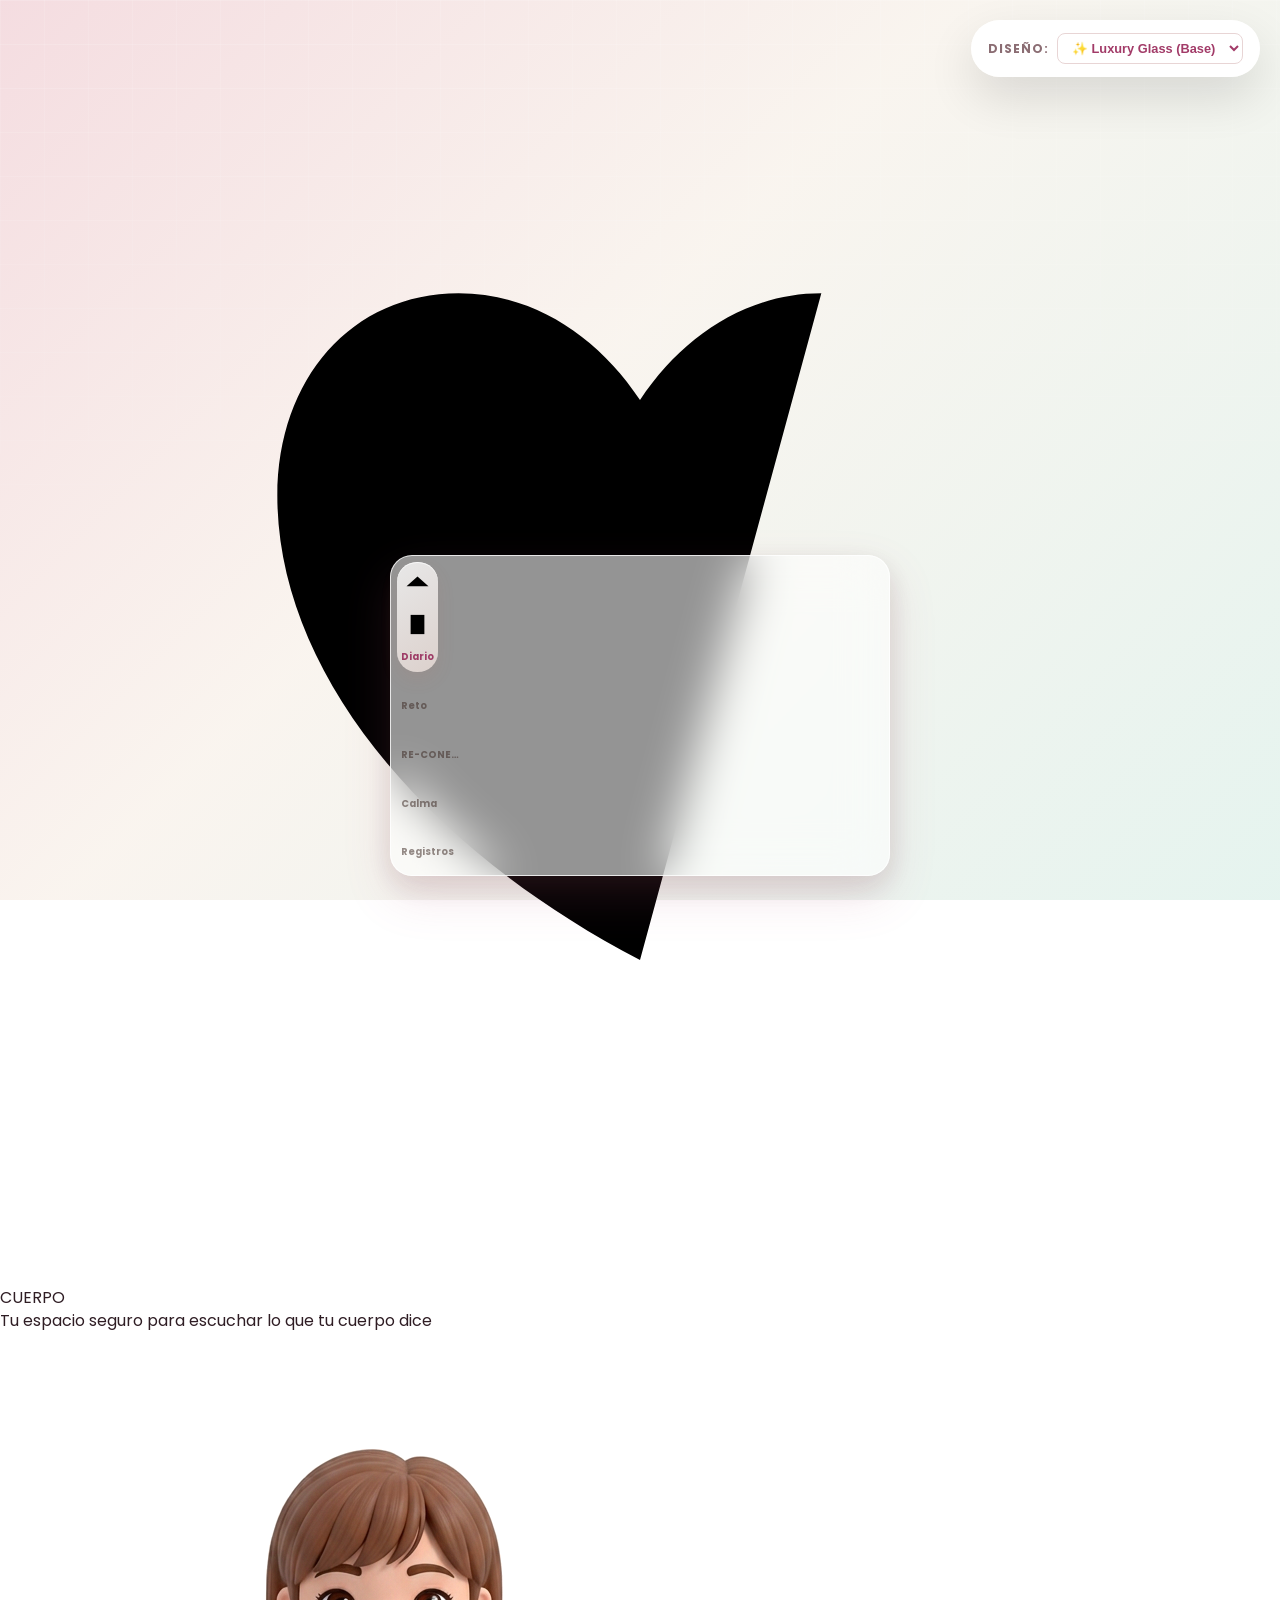
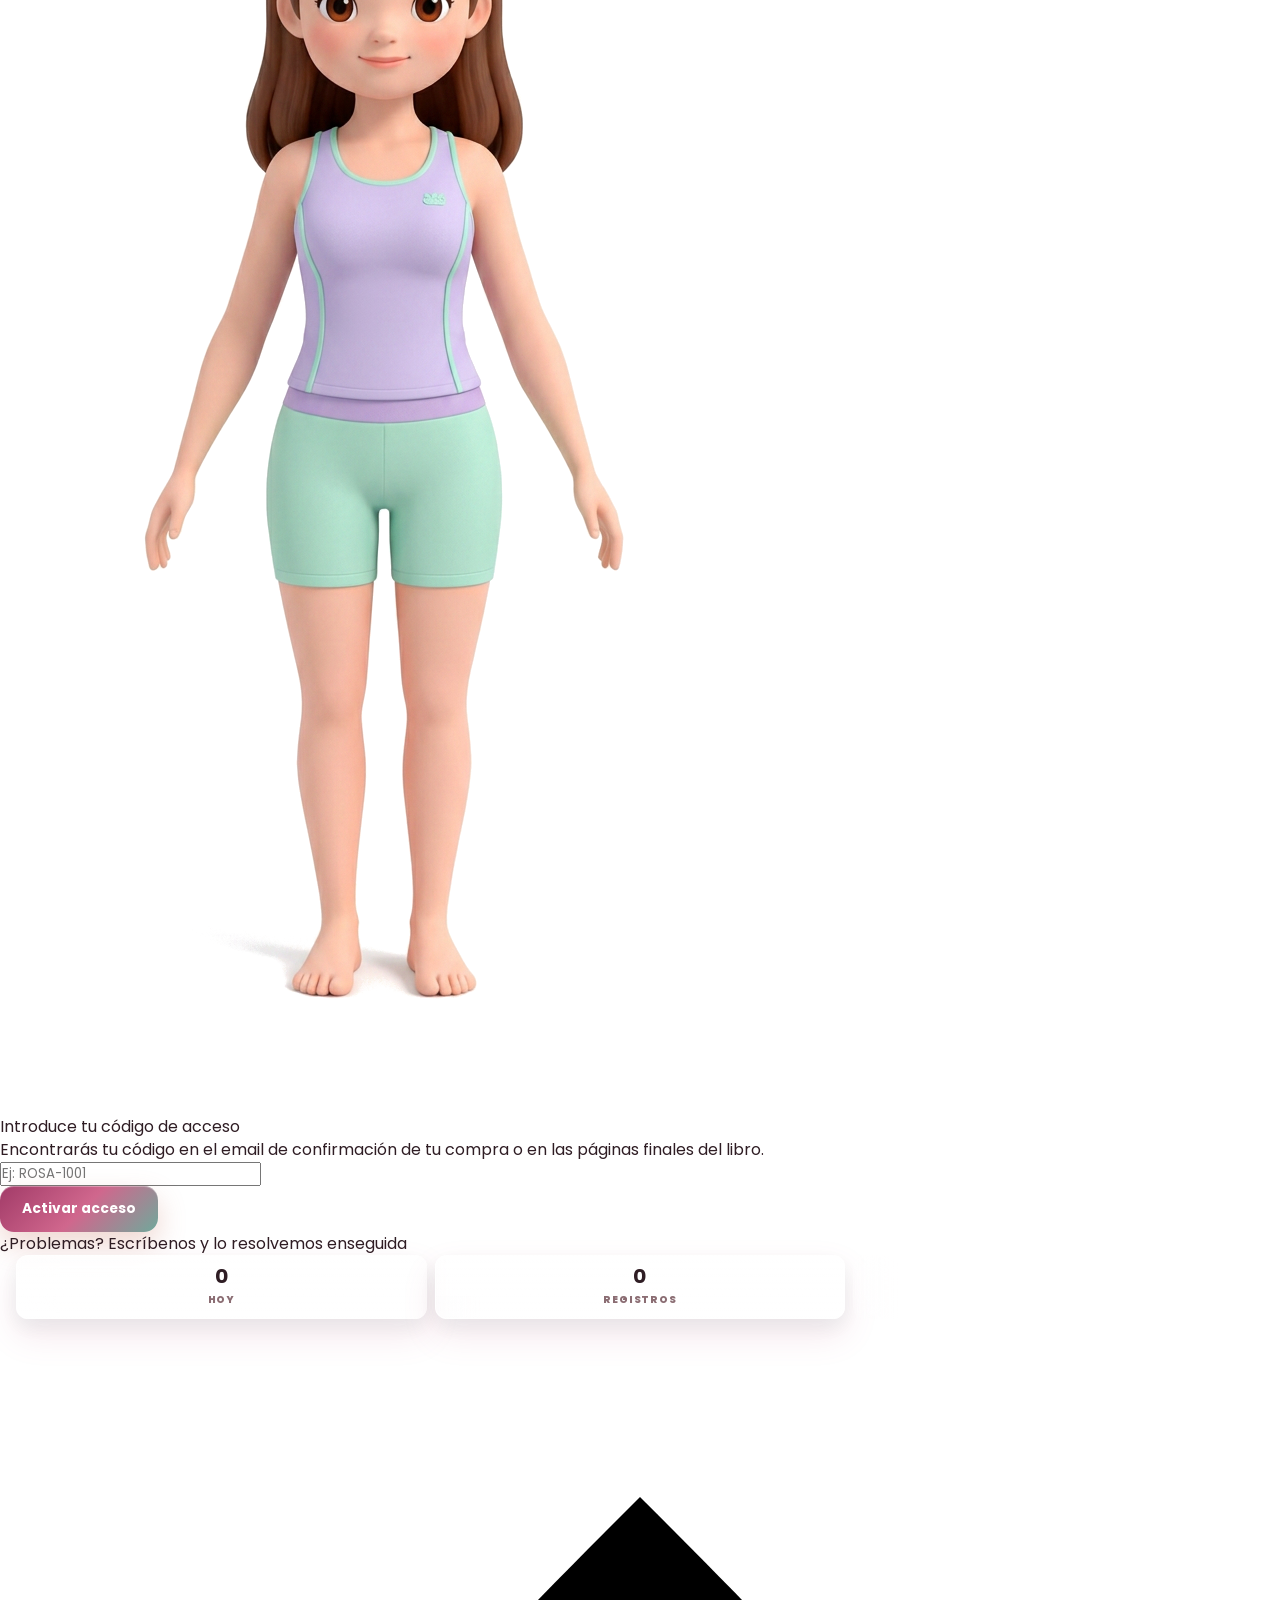
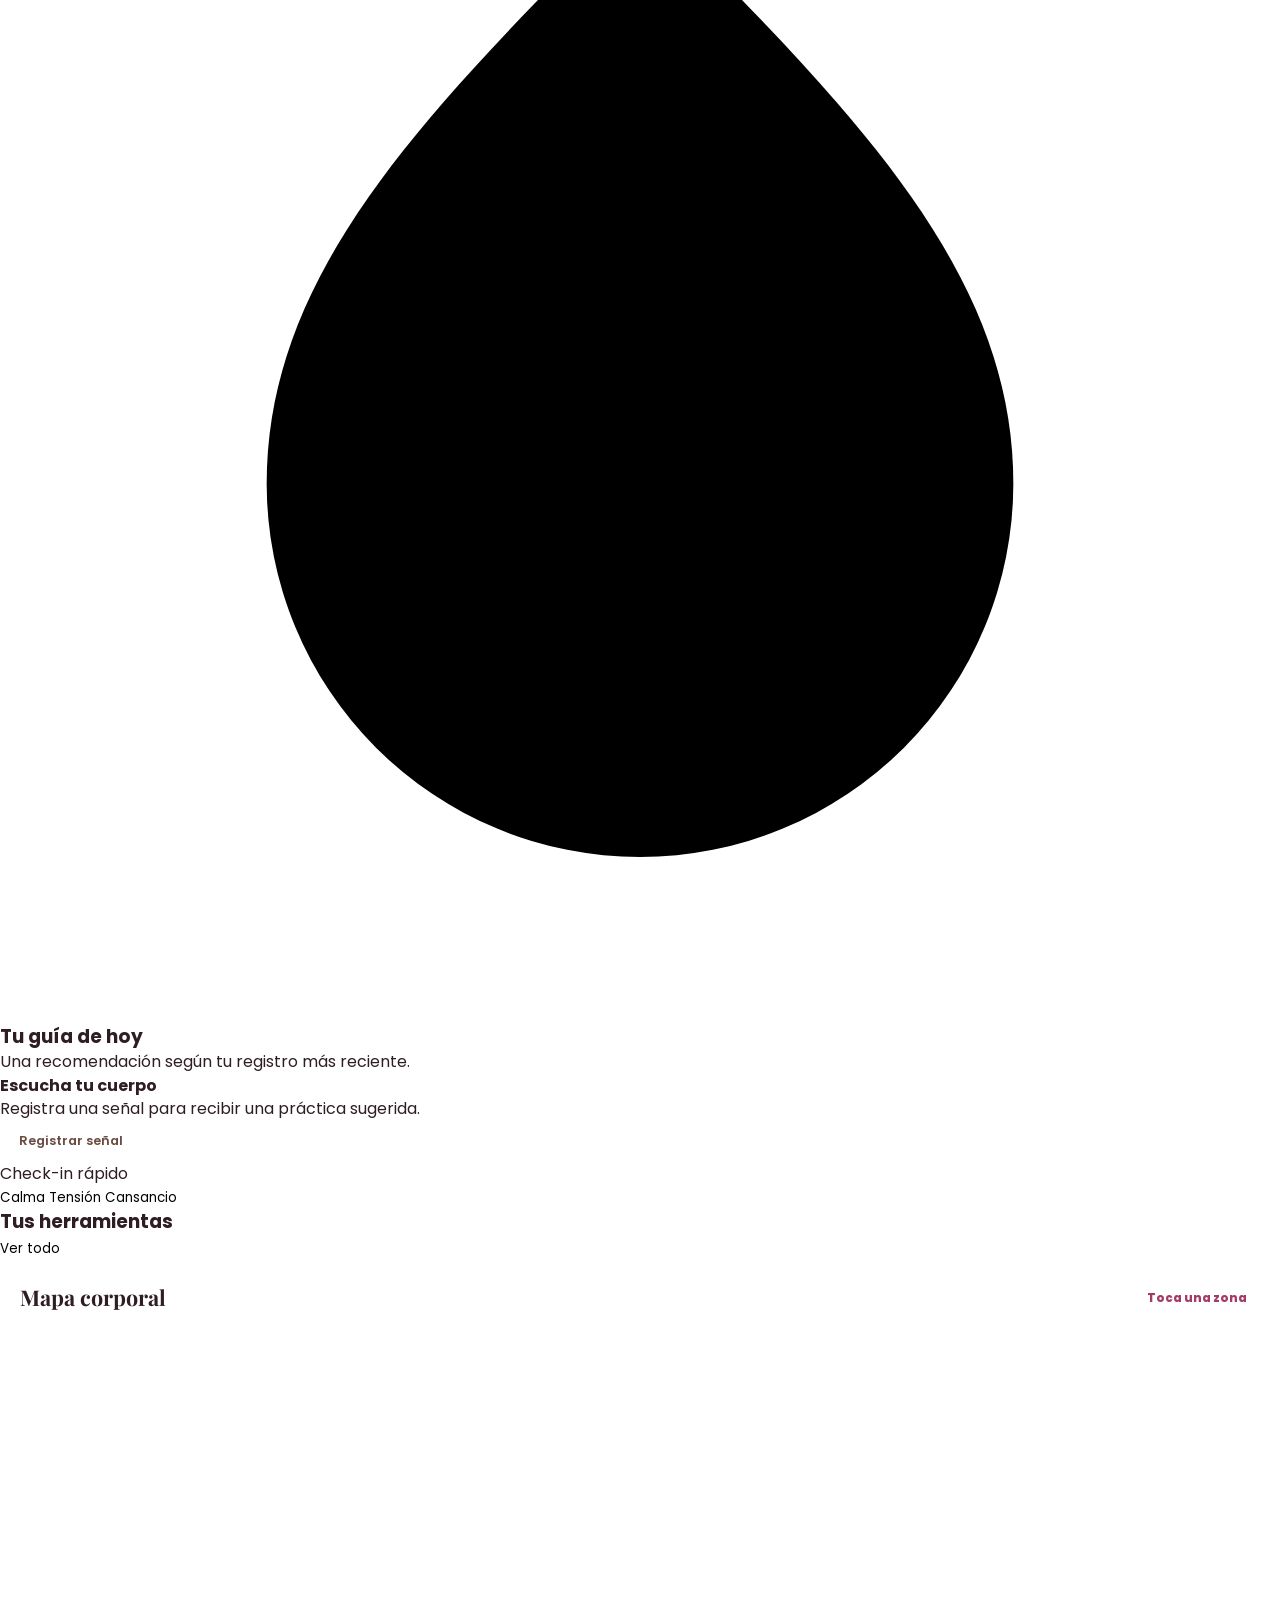
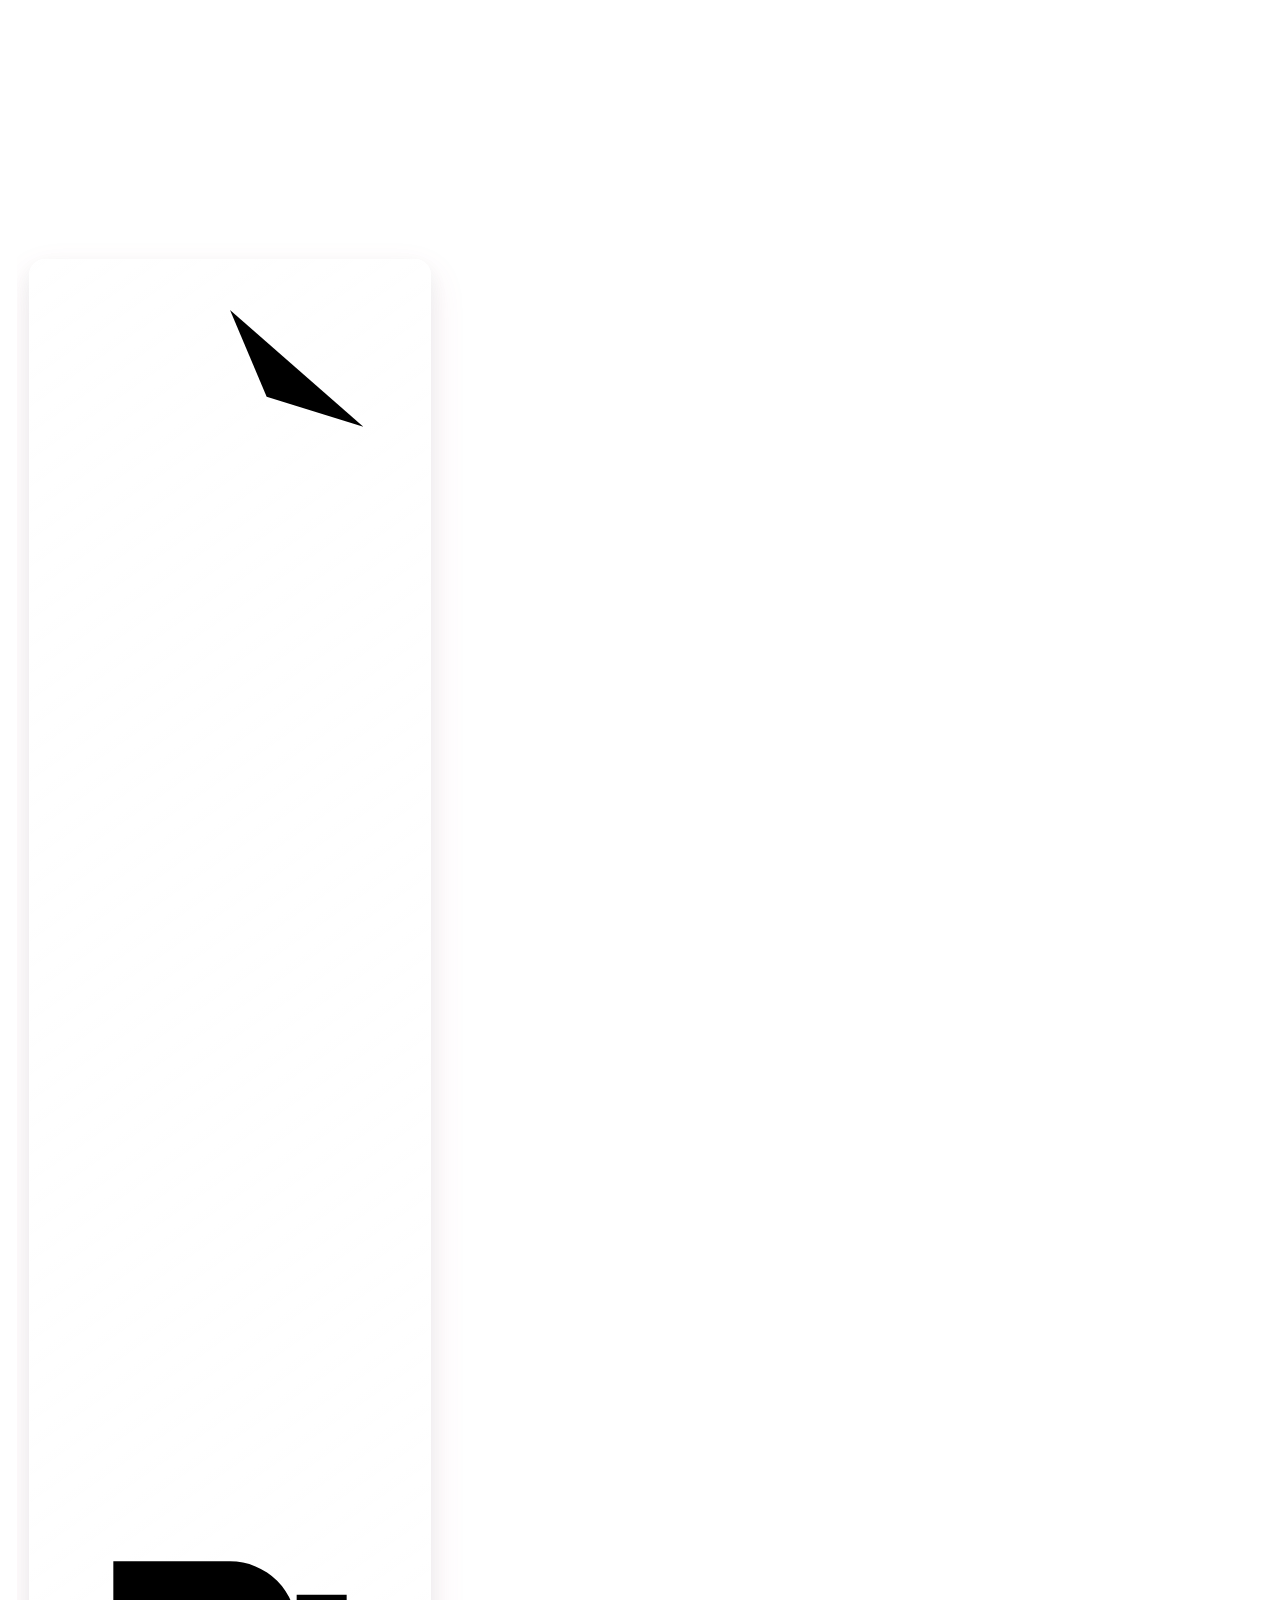
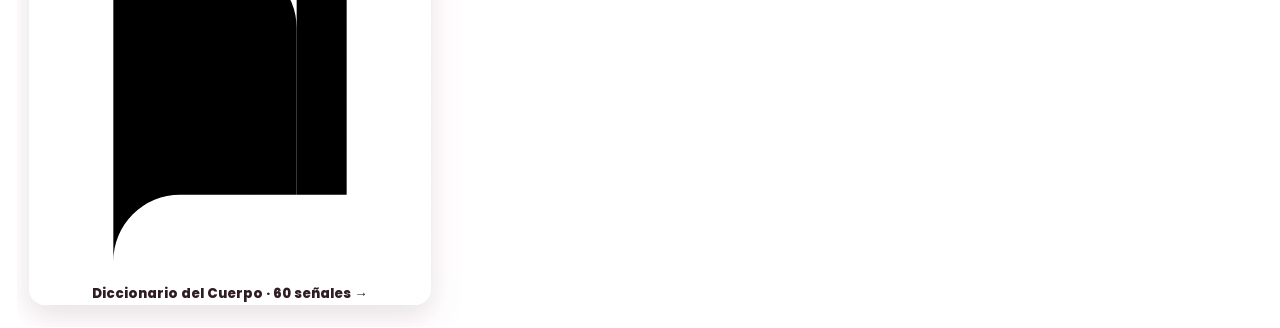
==== commit e3f475a3: "feat(ui): add non-destructive visual v3 layer and keep legacy styles switchable" ====
--- a/codigo-cuerpo/index.html
+++ b/codigo-cuerpo/index.html
@@ -23,8 +23,9 @@
 <!-- Fonts -->
 <link href="https://fonts.googleapis.com/css2?family=Poppins:wght@300;400;500;600;700&family=Playfair+Display:ital,wght@0,400;0,600;1,400&display=swap" rel="stylesheet">
 
-<!-- ESTILOS: Carga ambos para comparación -->
+<!-- ESTILOS -->
 <link rel="stylesheet" id="style-sheet" href="styles-premium.css">
+<link rel="stylesheet" href="styles-premium-v3.css">
 
 <style>
   /* Estilos para selector de tema */
@@ -87,7 +88,7 @@
 <div class="style-switcher">
   <label for="style-select">Diseño:</label>
   <select id="style-select" onchange="switchStyle(this.value)">
-    <option value="styles-premium.css">✨ Luxury Glass (Premium)</option>
+    <option value="styles-premium.css">✨ Luxury Glass (Base)</option>
     <option value="styles.css">🌸 Original</option>
   </select>
 </div>
@@ -96,7 +97,7 @@
 <div id="access-screen" class="access-screen hidden">
   <div class="access-content">
     <div class="access-logo">
-      <span class="access-brand-icon" aria-hidden="true"><svg viewBox="0 0 24 24"><path d="M12 18c-4.2-2.2-6.8-5.5-6.8-8.7 0-2.2 1.4-3.8 3.4-3.8 1.4 0 2.6.8 3.4 2 .8-1.2 2-2 3.4-2 2 0 3.4 1.6 3.4 3.8 0 3.2-2.6 6.5-6.8 8.7M12 7c-.6-.8-1.2-1.2-2-1.2-1.2 0-2 1.2-2 2.4 0 2.4 2 4.4 4 5.6 2-1.2 4-3.2 4-5.6 0-1.2-.8-2.4-2-2.4-.8 0-1.4.4-2 1.2Z"/></svg></span>
+      <span class="access-brand-icon" aria-hidden="true"><svg viewBox="0 0 24 24"><path d="M12 18c-4.2-2.2-6.8-5.5-6.8-8.7 0-2.2 1.4-3.8 3.4-3.8 1.4 0 2.6.8 3.4 2 .8-1.2 2-2 3.4-2 2 0 3.4 1.6 3.4 [...]
       <h1 class="access-title">CÓDIGO<br><span>CUERPO</span></h1>
       <p class="access-subtitle" id="access-subtitle"></p>
     </div>
@@ -121,7 +122,7 @@
 <div id="splash-screen" class="splash hidden">
   <div class="splash-content">
     <div class="splash-logo">
-      <span class="access-brand-icon" aria-hidden="true"><svg viewBox="0 0 24 24"><path d="M12 18c-4.2-2.2-6.8-5.5-6.8-8.7 0-2.2 1.4-3.8 3.4-3.8 1.4 0 2.6.8 3.4 2 .8-1.2 2-2 3.4-2 2 0 3.4 1.6 3.4 3.8 0 3.2-2.6 6.5-6.8 8.7M12 7c-.6-.8-1.2-1.2-2-1.2-1.2 0-2 1.2-2 2.4 0 2.4 2 4.4 4 5.6 2-1.2 4-3.2 4-5.6 0-1.2-.8-2.4-2-2.4-.8 0-1.4.4-2 1.2Z"/></svg></span>
+      <span class="access-brand-icon" aria-hidden="true"><svg viewBox="0 0 24 24"><path d="M12 18c-4.2-2.2-6.8-5.5-6.8-8.7 0-2.2 1.4-3.8 3.4-3.8 1.4 0 2.6.8 3.4 2 .8-1.2 2-2 3.4-2 2 0 3.4[...]
       <h1 class="splash-title">CÓDIGO<br><span>CUERPO</span></h1>
       <p class="splash-subtitle">La app que traduce el lenguaje de tu cuerpo</p>
     </div>
@@ -142,9 +143,9 @@
 <div id="app" class="app hidden">
 
   <header class="app-header">
-    <span class="header-logo"><span class="brand-mark" aria-hidden="true"><svg viewBox="0 0 24 24"><path d="M12 18c-4.2-2.2-6.8-5.5-6.8-8.7 0-2.2 1.4-3.8 3.4-3.8 1.4 0 2.6.8 3.4 2 .8-1.2 2-2 3.4-2 2 0 3.4 1.6 3.4 3.8 0 3.2-2.6 6.5-6.8 8.7M12 7c-.6-.8-1.2-1.2-2-1.2-1.2 0-2 1.2-2 2.4 0 2.4 2 4.4 4 5.6 2-1.2 4-3.2 4-5.6 0-1.2-.8-2.4-2-2.4-.8 0-1.4.4-2 1.2Z"/></svg></span> CÓDIGO CUERPO</span>
+    <span class="header-logo"><span class="brand-mark" aria-hidden="true"><svg viewBox="0 0 24 24"><path d="M12 18c-4.2-2.2-6.8-5.5-6.8-8.7 0-2.2 1.4-3.8 3.4-3.8 1.4 0 2.6.8 3.4 2 .8-1.2 2-2 3.4-[...]
     <span id="header-greeting" class="header-greeting"></span>
-    <button class="header-logout-btn" onclick="logOut()" title="Cerrar sesión" aria-label="Cerrar sesión"><span class="premium-inline-icon" aria-hidden="true"><svg viewBox="0 0 24 24"><path d="M19 6l-2 2m0-2l2 2M7 12a5 5 0 1 0 10 0 5 5 0 0 0-10 0Z"/></svg></span></button>
+    <button class="header-logout-btn" onclick="logOut()" title="Cerrar sesión" aria-label="Cerrar sesión"><span class="premium-inline-icon" aria-hidden="true"><svg viewBox="0 0 24 24"><path d="[...]
   </header>
 
   <main class="app-main">
@@ -174,7 +175,7 @@
 
       <div class="home-daily-card">
         <div class="home-daily-head">
-          <span class="premium-inline-icon" aria-hidden="true"><svg viewBox="0 0 24 24"><path d="M12 3c4 4 7 7 7 11a7 7 0 0 1-14 0c0-4 3-7 7-11Z"/><path d="M8.5 14c2.5 1.6 4.5 1.6 7 0"/></svg></span>
+          <span class="premium-inline-icon" aria-hidden="true"><svg viewBox="0 0 24 24"><path d="M12 3c4 4 7 7 7 11a7 7 0 0 1-14 0c0-4 3-7 7-11Z"/><path d="M8.5 14c2.5 1.6 4.5 1.6 7 0"/></svg></s[...]
           <div>
             <h3>Tu guía de hoy</h3>
             <p id="home-daily-subtitle">Una recomendación según tu registro más reciente.</p>
@@ -198,10 +199,10 @@
       <div class="home-tools-v2">
         <div class="section-row-title"><h3>Tus herramientas</h3><button onclick="showScreen('records')">Ver todo</button></div>
         <div class="home-tool-grid">
-          <button class="home-tool-card tool-diary" onclick="showScreen('diary')"><span class="premium-static-icon" aria-hidden="true"><svg viewBox="0 0 24 24"><path d="M7 5h10a2 2 0 0 1 2 2v12H8a2 2 0 0 0-2 2V5Z"/><path d="M10 9h4M10 13h4"/></svg></span><span>Diario</span></button>
-          <button class="home-tool-card tool-reto" onclick="showScreen('challenge')"><span class="premium-static-icon" aria-hidden="true"><svg viewBox="0 0 24 24"><path d="M5 12l4 4L19 6"/><path d="M4 19h16"/></svg></span><span>Reto 7 días</span></button>
-          <button class="home-tool-card tool-calm" onclick="showScreen('meditations')"><span class="premium-static-icon" aria-hidden="true"><svg viewBox="0 0 24 24"><path d="M12 4c4 3 6 6 6 10a6 6 0 0 1-12 0c0-4 2-7 6-10Z"/></svg></span><span>Meditaciones</span></button>
-          <button class="home-tool-card tool-records" onclick="showScreen('records')"><span class="premium-static-icon" aria-hidden="true"><svg viewBox="0 0 24 24"><path d="M5 5h14v14H5z"/><path d="M8 9h8M8 13h8M8 17h5"/></svg></span><span>Registros</span></button>
+          <button class="home-tool-card tool-diary" onclick="showScreen('diary')"><span class="premium-static-icon" aria-hidden="true"><svg viewBox="0 0 24 24"><path d="M7 5h10a2 2 0 0 1 2 2v12H8[...]
+          <button class="home-tool-card tool-reto" onclick="showScreen('challenge')"><span class="premium-static-icon" aria-hidden="true"><svg viewBox="0 0 24 24"><path d="M5 12l4 4L19 6"/><path [...]
+          <button class="home-tool-card tool-calm" onclick="showScreen('meditations')"><span class="premium-static-icon" aria-hidden="true"><svg viewBox="0 0 24 24"><path d="M12 4c4 3 6 6 6 10a6 [...]
+          <button class="home-tool-card tool-records" onclick="showScreen('records')"><span class="premium-static-icon" aria-hidden="true"><svg viewBox="0 0 24 24"><path d="M5 5h14v14H5z"/><path [...]
         </div>
       </div>
 
@@ -229,13 +230,13 @@
 
           <!-- Pills extra para zonas skin/energy/cycle -->
           <div class="extra-zones">
-            <button class="extra-zone-btn" onclick="selectBodyZone('skin','Piel')"><span class="premium-inline-icon" aria-hidden="true"><svg viewBox="0 0 24 24"><path d="M12 3l2.2 5.2L20 10l-5.2 1.2L12 19l-2.8-7.8L4 10l5.2-1.8L12 3Z"/></svg></span> Piel</button>
-            <button class="extra-zone-btn" onclick="selectBodyZone('energy','Energía y sueño')"><span class="premium-inline-icon" aria-hidden="true"><svg viewBox="0 0 24 24"><path d="M16 3a8 8 0 1 1-13 7"/></svg></span> Energía</button>
-            <button class="extra-zone-btn" onclick="selectBodyZone('cycle','Ciclo femenino')"><span class="premium-inline-icon" aria-hidden="true"><svg viewBox="0 0 24 24"><path d="M12 4a8 8 0 1 0 0 16 8 8 0 0 0 0-16Z"/></svg></span> Ciclo</button>
+            <button class="extra-zone-btn" onclick="selectBodyZone('skin','Piel')"><span class="premium-inline-icon" aria-hidden="true"><svg viewBox="0 0 24 24"><path d="M12 3l2.2 5.2L20 10l-5.2 [...]
+            <button class="extra-zone-btn" onclick="selectBodyZone('energy','Energía y sueño')"><span class="premium-inline-icon" aria-hidden="true"><svg viewBox="0 0 24 24"><path d="M16 3a8 8 [...]
+            <button class="extra-zone-btn" onclick="selectBodyZone('cycle','Ciclo femenino')"><span class="premium-inline-icon" aria-hidden="true"><svg viewBox="0 0 24 24"><path d="M12 4a8 8 0 1 [...]
           </div>
           <!-- Acceso al diccionario -->
           <button class="dict-home-btn" onclick="openDictionary()">
-            <span class="premium-inline-icon" aria-hidden="true"><svg viewBox="0 0 24 24"><path d="M5 5h7a4 4 0 0 1 4 4v10H9a4 4 0 0 0-4 4V5Z"/><path d="M16 7h3v12h-3"/><path d="M8 9h4M8 13h4"/></svg></span>
+            <span class="premium-inline-icon" aria-hidden="true"><svg viewBox="0 0 24 24"><path d="M5 5h7a4 4 0 0 1 4 4v10H9a4 4 0 0 0-4 4V5Z"/><path d="M16 7h3v12h-3"/><path d="M8 9h4M8 13h4"/><[...]
             <span>Diccionario del Cuerpo · 60 señales</span>
             <span class="dict-home-arrow">→</span>
           </button>
@@ -252,82 +253,10 @@
       </div>
     </section>
 
-    <!-- ── PANTALLA: DIARIO ── -->
-    <section id="screen-diary" class="screen">
-      <div class="screen-header">
-        <h2>Diario Emocional</h2>
-        <p>Ejercicios guiados del libro</p>
-      </div>
-      <div class="diary-intro-card">
-        <p>Cariño, estos ejercicios están diseñados para que tengas una conversación contigo misma, no para rellenar un formulario. Tómate tu tiempo. No hay respuestas correctas o incorrectas.</p>
-      </div>
-      <div class="diary-exercises-list" id="diary-list"></div>
-    </section>
-
-    <!-- ── PANTALLA: RETO 7 DÍAS ── -->
-    <section id="screen-challenge" class="screen">
-      <div class="screen-header">
-        <h2>Reto 7 Días <span id="challenge-round-badge" style="font-size:.7em;color:var(--rose-deep);font-weight:400"></span></h2>
-        <p>La rutina del libro, un día a la vez</p>
-      </div>
-      <div id="challenge-progress-bar" class="challenge-progress-bar">
-        <div id="challenge-fill" class="challenge-fill"></div>
-      </div>
-      <div id="challenge-days-list" class="challenge-days-list"></div>
-      <div style="text-align:center;padding:12px 0 24px">
-        <button class="btn-ghost btn-small reset-reto-btn" onclick="resetChallenge()"><span class="premium-inline-icon" aria-hidden="true"><svg viewBox="0 0 24 24"><path d="M20 12a8 8 0 1 1-2.3-5.7m3.3-2.3A8 8 0 0 1 4 12"/></svg></span> Reiniciar reto</button>
-      </div>
-    </section>
-
-    <!-- ── PANTALLA: RE-CONECT ── -->
-    <section id="screen-reconect" class="screen">
-      <div class="screen-header">
-        <h2>Método RE-CONECT</h2>
-        <p>El corazón del libro, paso a paso</p>
-      </div>
-      <div class="reconect-intro-card">
-        <div class="reconect-intro-icon"><span class="premium-inline-icon" aria-hidden="true"><svg viewBox="0 0 24 24"><path d="M12 3c4 4 7 7 7 11a7 7 0 0 1-14 0c0-4 3-7 7-11Z"/><path d="M8.5 14c2.5 1.6 4.5 1.6 7 0"/></svg></span></div>
-        <h3>5 pasos para escuchar tu señal</h3>
-        <p>Este método te guía desde la señal física hasta la acción de reparación. Al final, guardarás un "Mapa completado" en tu historial.</p>
-        <button class="btn-primary" onclick="openReconect()">Comenzar ahora</button>
-      </div>
-      <div class="reconect-sessions-list" id="reconect-sessions-list">
-        <h4 class="section-mini-title">Mapas completados</h4>
-        <div id="reconect-history"></div>
-      </div>
-    </section>
-
-    <!-- ── PANTALLA: MEDITACIONES ── -->
-    <section id="screen-meditations" class="screen">
-      <div class="screen-header">
-        <h2>Meditaciones y Tapping</h2>
-        <p>Prácticas guiadas del libro</p>
-      </div>
-      <div class="meditations-list" id="meditations-list"></div>
-    </section>
-
-    <!-- ── PANTALLA: REGISTROS ── -->
-    <section id="screen-records" class="screen">
-      <div class="screen-header">
-        <h2>Mis Registros</h2>
-        <p>Tu diario del cuerpo</p>
-      </div>
-      <div class="records-tabs">
-        <button class="records-tab active" onclick="switchRecordsTab('timeline',this)">Señales</button>
-        <button class="records-tab" onclick="switchRecordsTab('diary',this)">Mi diario</button>
-        <button class="records-tab" onclick="switchRecordsTab('patterns',this)">Patrones</button>
-        <button class="records-tab" onclick="switchRecordsTab('charts',this)">Gráficos</button>
-      </div>
-      <div id="records-timeline" class="records-pane active"></div>
-      <div id="records-diary" class="records-pane"></div>
-      <div id="records-patterns" class="records-pane"></div>
-      <div id="records-charts" class="records-pane"></div>
-    </section>
-
   </main>
 
   <nav class="bottom-nav" aria-label="Navegación principal">
-    <button class="nav-item active" id="nav-home" onclick="showScreen('home')" aria-label="Ir a Hoy"><span class="nav-icon premium-nav-icon"><svg viewBox="0 0 24 24"><path d="M4 11l8-7 8 7"/><path d="M5 10v10a1 1 0 001 1h12a1 1 0 001-1v-10"/></svg></span><span class="nav-label">Hoy</span></button>
+    <button class="nav-item active" id="nav-home" onclick="showScreen('home')" aria-label="Ir a Hoy"><span class="nav-icon premium-nav-icon"><svg viewBox="0 0 24 24"><path d="M4 11l8-7 8 7"/><pat[...]
     <button class="nav-item" id="nav-diary" onclick="showScreen('diary')" aria-label="Ir a Diario">
       <span class="nav-icon premium-nav-icon"><svg viewBox="0 0 24 24"><path d="M7 5h10v14H7z"/><path d="M10 9h4M10 13h4"/></svg></span><span class="nav-label">Diario</span>
     </button>
@@ -346,312 +275,14 @@
   </nav>
 </div>
 
-<!-- ═══════════════════════ MODALES ═══════════════════════ -->
-
-<!-- MODAL: REGISTRO RÁPIDO -->
-<div id="modal-register" class="modal-overlay hidden" onclick="overlayClose(event,'modal-register')">
-  <div class="modal-box">
-    <div class="modal-header">
-      <div class="modal-zone-badge">
-        <span id="mreg-zone-icon">◎</span>
-        <h3 id="mreg-zone-title">Zona</h3>
-      </div>
-      <button class="modal-close-btn" onclick="closeModal('modal-register')">✕</button>
-    </div>
-    <div class="modal-progress-dots">
-      <span class="mdot active" id="md1"></span>
-      <span class="mdot" id="md2"></span>
-      <span class="mdot" id="md3"></span>
-      <span class="mdot" id="md4"></span>
-    </div>
-    <div class="modal-body" id="mreg-body">
-
-      <!-- Paso 1: Sensación / Condición -->
-      <div id="step-sensation" class="mstep active">
-        <p class="step-q" id="step-sensation-q">¿Qué tipo de sensación sientes?</p>
-        <div class="sensation-grid" id="sensation-grid"></div>
-        <div class="step-nav">
-          <button class="btn-primary step-next" id="btn-s1" disabled onclick="goStep('intensity')">Siguiente →</button>
-        </div>
-      </div>
-
-      <!-- Paso 2: Intensidad -->
-      <div id="step-intensity" class="mstep">
-        <p class="step-q">¿Cuánto te afecta?</p>
-        <div class="intensity-row">
-          <div class="int-btn" data-v="1" onclick="pickIntensity(1,this)"><div class="int-circle c1">1</div><span>Leve</span></div>
-          <div class="int-btn" data-v="2" onclick="pickIntensity(2,this)"><div class="int-circle c2">2</div><span>Poco</span></div>
-          <div class="int-btn" data-v="3" onclick="pickIntensity(3,this)"><div class="int-circle c3">3</div><span>Medio</span></div>
-          <div class="int-btn" data-v="4" onclick="pickIntensity(4,this)"><div class="int-circle c4">4</div><span>Fuerte</span></div>
-          <div class="int-btn" data-v="5" onclick="pickIntensity(5,this)"><div class="int-circle c5">5</div><span>Mucho</span></div>
-        </div>
-        <div class="step-nav">
-          <button class="btn-ghost step-back" onclick="goStep('sensation')">← Volver</button>
-          <button class="btn-primary step-next" id="btn-s2" disabled onclick="goStep('emotion')">Siguiente →</button>
-        </div>
-      </div>
-
-      <!-- Paso 3: Emoción -->
-      <div id="step-emotion" class="mstep">
-        <p class="step-q">¿Qué emoción sientes ahora?</p>
-        <p class="step-hint">Toca la que más resuene contigo</p>
-        <div class="emotion-wheel" id="emotion-wheel"></div>
-        <div id="sub-emotions-area" class="sub-emotions-area hidden">
-          <p class="sub-label">¿Más específicamente?</p>
-          <div id="sub-emotions-grid" class="sub-emotions-grid"></div>
-        </div>
-        <div class="step-nav">
-          <button class="btn-ghost step-back" onclick="goStep('intensity')">← Volver</button>
-          <button class="btn-primary step-next" id="btn-s3" disabled onclick="goStep('context')">Siguiente →</button>
-        </div>
-      </div>
-
-      <!-- Paso 4: Contexto -->
-      <div id="step-context" class="mstep">
-        <p class="step-q">¿Qué pasó antes? <span class="optional">(opcional)</span></p>
-        <div class="context-chips" id="context-chips"></div>
-        <textarea class="ctx-textarea" id="ctx-note" placeholder="O cuéntame en tus palabras... ✍️" rows="3" maxlength="400"></textarea>
-        <div class="step-nav">
-          <button class="btn-ghost step-back" onclick="goStep('emotion')">← Volver</button>
-          <button class="btn-primary" onclick="saveEntry()">Guardar y ver mensaje</button>
-        </div>
-      </div>
-
-    </div>
-  </div>
-</div>
-
-<!-- MODAL: RESULTADO -->
-<div id="modal-result" class="modal-overlay hidden" onclick="overlayClose(event,'modal-result')">
-  <div class="modal-box modal-result-box">
-    <div class="result-header">
-      <div class="result-zone-circle" id="res-zone-icon">◎</div>
-      <h3 id="res-zone-name">Tu señal</h3>
-      <button class="modal-close-btn" onclick="closeModal('modal-result')">✕</button>
-    </div>
-    <div class="modal-body">
-      <div class="result-message-card">
-        <span class="result-quote">❝</span>
-        <p id="res-message" class="res-message-text"></p>
-      </div>
-      <div class="result-reflections" id="res-reflections"></div>
-      <div class="result-repairs">
-        <h5>Sugerencias de reparación</h5>
-        <div class="repair-card repair-1"><div class="repair-badge rb1">Nivel 1 · Corporal</div><p id="rep1"></p></div>
-        <div class="repair-card repair-2"><div class="repair-badge rb2">Nivel 2 · Emocional</div><p id="rep2"></p></div>
-        <div class="repair-card repair-3"><div class="repair-badge rb3">Nivel 3 · Vida real</div><p id="rep3"></p></div>
-      </div>
-      <div id="intensity-warning" class="intensity-warning hidden">
-        <p> Cariño, esto que sientes es importante. Además de escuchar tu cuerpo, ¿has consultado con un profesional de la salud? Este espacio te acompaña, pero no reemplaza la medicina.</p>
-      </div>
-      <div class="result-actions">
-        <button class="btn-primary" onclick="closeModal('modal-result')">Listo, gracias</button>
-        <button class="btn-ghost" onclick="closeModal('modal-result');showScreen('records')">Ver mis registros</button>
-      </div>
-    </div>
-  </div>
-</div>
-
-<!-- MODAL: DIARIO (ejercicio guiado) -->
-<div id="modal-diary" class="modal-overlay hidden" onclick="overlayClose(event,'modal-diary')">
-  <div class="modal-box modal-diary-box">
-    <div class="modal-header">
-      <div class="diary-modal-badge">
-        <span id="dm-icon">≡</span>
-        <div><h3 id="dm-title">Ejercicio</h3><p id="dm-subtitle"></p></div>
-      </div>
-      <button class="modal-close-btn" onclick="closeModal('modal-diary')">✕</button>
-    </div>
-    <div class="modal-body">
-      <p id="dm-intro" class="diary-intro-text"></p>
-      <div id="dm-steps" class="diary-steps"></div>
-      <div class="diary-step-nav">
-        <span id="dm-progress" class="diary-progress-text"></span>
-        <div>
-          <button class="btn-ghost btn-small" id="dm-prev" onclick="diaryPrev()">← Anterior</button>
-          <button class="btn-primary btn-small" id="dm-next" onclick="diaryNext()">Siguiente →</button>
-        </div>
-      </div>
-    </div>
-  </div>
-</div>
-
-<!-- MODAL: RE-CONECT (5 pasos) -->
-<div id="modal-reconect" class="modal-overlay hidden" onclick="overlayClose(event,'modal-reconect')">
-  <div class="modal-box">
-    <div class="modal-header">
-      <h3 class="reconect-modal-title"><span class="premium-inline-icon" aria-hidden="true"><svg viewBox="0 0 24 24"><path d="M12 3c4 4 7 7 7 11a7 7 0 0 1-14 0c0-4 3-7 7-11Z"/><path d="M8.5 14c2.5 1.6 4.5 1.6 7 0"/></svg></span> RE-CONECT</h3>
-      <button class="modal-close-btn" onclick="closeModal('modal-reconect')">✕</button>
-    </div>
-    <div class="reconect-steps-bar">
-      <div class="rs-dot active" id="rsd1" title="Nombrar"></div>
-      <div class="rs-line"></div>
-      <div class="rs-dot" id="rsd2" title="Contexto"></div>
-      <div class="rs-line"></div>
-      <div class="rs-dot" id="rsd3" title="Emoción"></div>
-      <div class="rs-line"></div>
-      <div class="rs-dot" id="rsd4" title="Necesidad"></div>
-      <div class="rs-line"></div>
-      <div class="rs-dot" id="rsd5" title="Reparación"></div>
-    </div>
-    <div class="reconect-step-labels">
-      <span>Nombrar</span><span>Contexto</span><span>Emoción</span><span>Necesidad</span><span>Reparación</span>
-    </div>
-    <div class="modal-body" id="reconect-body">
-
-      <!-- Paso R1: Nombrar la señal -->
-      <div id="rstep-1" class="rstep active">
-        <h4 class="rstep-title">Paso 1 — Nombra la señal</h4>
-        <p class="rstep-hint">Toca la zona en el mapa o escoge de la lista</p>
-        <div class="r-zone-pills" id="r-zone-pills"></div>
-        <p class="step-q" style="margin-top:14px">¿Qué tipo de sensación?</p>
-        <div class="r-sensation-pills" id="r-sensation-pills"></div>
-        <p class="step-q" style="margin-top:14px">¿Desde cuándo está ahí?</p>
-        <div class="r-time-pills">
-          <button class="ctx-chip" onclick="pickRTime('Unas horas',this)">Unas horas</button>
-          <button class="ctx-chip" onclick="pickRTime('Unos días',this)">Unos días</button>
-          <button class="ctx-chip" onclick="pickRTime('Semanas',this)">Semanas</button>
-          <button class="ctx-chip" onclick="pickRTime('Meses',this)">Meses</button>
-          <button class="ctx-chip" onclick="pickRTime('Años',this)">Años</button>
-        </div>
-        <div class="rstep-nav">
-          <button class="btn-primary" onclick="goRStep(2)">Siguiente →</button>
-        </div>
-      </div>
-
-      <!-- Paso R2: Contexto -->
-      <div id="rstep-2" class="rstep">
-        <h4 class="rstep-title">Paso 2 — Contexto</h4>
-        <div class="r-chat" id="r-chat">
-          <div class="r-chat-q">¿Recuerdas la primera vez que sentiste esto?</div>
-          <textarea class="ctx-textarea" id="r-q1" placeholder="Escribe aquí..." rows="2" maxlength="500"></textarea>
-          <div class="r-chat-q">¿Qué estaba pasando en tu vida en ese momento?</div>
-          <textarea class="ctx-textarea" id="r-q2" placeholder="Escribe aquí..." rows="2" maxlength="500"></textarea>
-          <div class="r-chat-q">¿En qué situaciones suele aparecer esta señal?</div>
-          <textarea class="ctx-textarea" id="r-q3" placeholder="Escribe aquí..." rows="2" maxlength="500"></textarea>
-          <div class="r-chat-q">¿Qué pasó justo antes de esta vez?</div>
-          <textarea class="ctx-textarea" id="r-q4" placeholder="Escribe aquí..." rows="2" maxlength="500"></textarea>
-        </div>
-        <div class="rstep-nav">
-          <button class="btn-ghost" onclick="goRStep(1)">← Volver</button>
-          <button class="btn-primary" onclick="goRStep(3)">Siguiente →</button>
-        </div>
-      </div>
-
-      <!-- Paso R3: Emoción -->
-      <div id="rstep-3" class="rstep">
-        <h4 class="rstep-title">Paso 3 — La emoción</h4>
-        <p class="rstep-hint">¿Cuál es la emoción principal que acompaña a esta señal?</p>
-        <div class="emotion-wheel" id="r-emotion-wheel"></div>
-        <div id="r-sub-emotions-area" class="sub-emotions-area hidden">
-          <p class="sub-label">¿Y debajo? (emoción raíz)</p>
-          <div id="r-sub-emotions-grid" class="sub-emotions-grid"></div>
-        </div>
-        <div class="rstep-nav">
-          <button class="btn-ghost" onclick="goRStep(2)">← Volver</button>
-          <button class="btn-primary" id="r-btn-s3" disabled onclick="goRStep(4)">Siguiente →</button>
-        </div>
-      </div>
-
-      <!-- Paso R4: Necesidad -->
-      <div id="rstep-4" class="rstep">
-        <h4 class="rstep-title">Paso 4 — La necesidad</h4>
-        <p class="rstep-hint">Basándome en tu emoción, esto es lo que parece necesitar:</p>
-        <div id="r-needs-container" class="r-needs-container"></div>
-        <p class="step-q" style="margin-top:14px">¿Cuál resuena más contigo?</p>
-        <textarea class="ctx-textarea" id="r-need-note" placeholder="O escribe tu propia necesidad..." rows="2" maxlength="300"></textarea>
-        <div class="rstep-nav">
-          <button class="btn-ghost" onclick="goRStep(3)">← Volver</button>
-          <button class="btn-primary" onclick="goRStep(5)">Siguiente →</button>
-        </div>
-      </div>
-
-      <!-- Paso R5: Reparación -->
-      <div id="rstep-5" class="rstep">
-        <h4 class="rstep-title">Paso 5 — La reparación</h4>
-        <div id="r-repairs-container" class="r-repairs-container"></div>
-        <p class="step-q" style="margin-top:14px">¿Qué reparación eliges?</p>
-        <textarea class="ctx-textarea" id="r-repair-note" placeholder="Escribe aquí tu compromiso de reparación..." rows="2" maxlength="300"></textarea>
-        <div class="rstep-nav">
-          <button class="btn-ghost" onclick="goRStep(4)">← Volver</button>
-          <button class="btn-primary" onclick="saveReconect()">Guardar mapa completo</button>
-        </div>
-      </div>
-
-    </div>
-  </div>
-</div>
-
-<!-- MODAL: MEDITACIÓN (reproductor) -->
-<div id="modal-meditation" class="modal-overlay hidden" onclick="overlayClose(event,'modal-meditation')">
-  <div class="modal-box modal-meditation-box">
-    <div class="meditation-player-header">
-      <span id="med-icon" class="med-big-icon">◌</span>
-      <div>
-        <h3 id="med-title">Meditación</h3>
-        <p id="med-duration" class="med-duration"></p>
-      </div>
-      <button class="modal-close-btn" onclick="closeModal('modal-meditation');stopMedTimer()">✕</button>
-    </div>
-    <!-- Controles de voz -->
-    <div class="med-controls-section">
-      <div class="med-voice-toggle" onclick="toggleVoiceGuide(this)" id="med-voice-toggle">
-        <span class="med-voice-icon" id="med-voice-icon">🔊</span>
-        <span id="med-voice-label">Leer en voz alta: ON</span>
-        <span class="med-voice-status on" id="med-voice-status"></span>
-      </div>
-      <div class="med-speaking-indicator hidden" id="med-speaking-indicator">
-        <span></span><span></span><span></span><span></span><span></span>
-      </div>
-      <div class="med-timer-controls">
-        <button class="med-ctrl-btn" id="med-timer-play" onclick="startMedTimer()">▶ Iniciar práctica</button>
-        <button class="med-ctrl-btn med-ctrl-pause hidden" id="med-timer-pause" onclick="pauseMedTimer()">⏸ Pausa</button>
-        <button class="med-ctrl-btn med-ctrl-stop" onclick="stopMedTimer()">⏹ Detener</button>
-      </div>
-    </div>
-    <div class="modal-body">
-      <p id="med-description" class="med-description"></p>
-      <div class="med-script-box">
-        <div class="med-script-header">
-          <span class="med-script-label"><span class="premium-inline-icon" aria-hidden="true"><svg viewBox="0 0 24 24"><path d="M7 4h10v16H7z"/><path d="M10 8h4M10 12h4M10 16h2"/></svg></span> Guión</span>
-        </div>
-        <div id="med-script" class="med-script-text"></div>
-      </div>
-    </div>
-  </div>
-</div>
-
-<!-- MODAL: DICCIONARIO DEL CUERPO -->
-<div id="modal-dictionary" class="modal-overlay hidden" onclick="overlayClose(event,'modal-dictionary')">
-  <div class="modal-box dict-modal-box">
-    <div class="modal-header dict-modal-header">
-      <div>
-        <h3 class="dict-modal-title"><span class="premium-inline-icon" aria-hidden="true"><svg viewBox="0 0 24 24"><path d="M5 5h7a4 4 0 0 1 4 4v10H9a4 4 0 0 0-4 4V5Z"/><path d="M16 7h3v12h-3"/><path d="M8 9h4M8 13h4"/></svg></span> Diccionario del Cuerpo</h3>
-        <p class="dict-modal-subtitle">60 señales y su mensaje simbólico</p>
-      </div>
-      <button class="modal-close-btn" onclick="closeModal('modal-dictionary')">✕</button>
-    </div>
-    <div class="dict-search-wrap">
-      <input type="search" id="dict-search" class="dict-search-input"
-        placeholder="🔍 Buscar señal, zona, emoción..."
-        oninput="searchDictionary(this.value)"
-        autocomplete="off" autocorrect="off" spellcheck="false">
-    </div>
-    <div id="dict-list" class="dict-list"></div>
-  </div>
-</div>
-
-<!-- TOAST -->
 <div id="toast" class="toast hidden"></div>
 
 <script>
-// Selector de estilos para comparación
 function switchStyle(styleName) {
   document.getElementById('style-sheet').href = styleName;
   localStorage.setItem('preferredStyle', styleName);
 }
 
-// Cargar estilo guardado si existe
 document.addEventListener('DOMContentLoaded', function() {
   const saved = localStorage.getItem('preferredStyle');
   if (saved) {
--- a/codigo-cuerpo/styles-premium-v3.css
+++ b/codigo-cuerpo/styles-premium-v3.css
@@ -0,0 +1,169 @@
+/* v3 visual refinements (safe override, keeps old styles intact) */
+:root {
+  --radius-pill: 999px;
+  --blur-xl: blur(30px);
+}
+
+/* Improve readability and rhythm */
+body {
+  line-height: 1.45;
+}
+
+.app-main {
+  padding-bottom: 118px;
+}
+
+/* Header polish */
+.app-header {
+  top: 8px;
+  margin: 8px 12px 2px;
+  border-radius: 18px;
+}
+
+.header-logo {
+  letter-spacing: 0.2px;
+}
+
+/* Hero spacing + balance */
+.home-hero-v2 {
+  margin: 14px 16px 14px;
+  padding: 22px 18px 20px;
+  min-height: 200px;
+}
+
+.home-hero-v2 h2 {
+  font-size: 2.1rem;
+  max-width: 250px;
+}
+
+.home-hero-v2 p {
+  font-size: 0.9rem;
+}
+
+.home-hero-actions .btn-primary,
+.home-hero-actions .btn-ghost {
+  min-height: 48px;
+  font-weight: 700;
+}
+
+/* Stats and cards */
+.home-stats-v2 {
+  margin: 0 16px 18px;
+  gap: 8px;
+}
+
+.home-stat-card {
+  border-radius: 12px;
+  padding: 10px 8px;
+}
+
+/* Body map wrapper breathing room */
+.body-map-container {
+  padding: 0 16px 0;
+}
+
+.body-map-wrapper {
+  padding: 14px 12px 16px;
+  border-radius: 18px;
+}
+
+.body-character-map {
+  width: min(100%, 320px);
+  height: 505px;
+}
+
+.body-character-img {
+  height: 484px;
+}
+
+/* Buttons consistency */
+.btn-primary,
+.btn-ghost {
+  border-radius: 14px;
+}
+
+.btn-primary {
+  padding: 13px 22px;
+}
+
+.btn-ghost {
+  padding: 11px 18px;
+}
+
+.btn-small {
+  min-height: 40px;
+  font-size: 0.8rem;
+}
+
+/* Modal refinement */
+.modal-box {
+  max-height: 90vh;
+}
+
+.modal-body {
+  padding: 14px 16px 18px;
+}
+
+/* Bottom nav: better thumb usability */
+.bottom-nav {
+  width: calc(100% - 16px);
+  border-radius: 22px;
+  padding: 6px 6px calc(8px + env(safe-area-inset-bottom));
+}
+
+.nav-item {
+  padding: 9px 4px;
+}
+
+.nav-label {
+  font-size: 0.6rem;
+  max-width: 62px;
+}
+
+/* Accessibility focus */
+button:focus-visible,
+input:focus-visible,
+textarea:focus-visible,
+select:focus-visible {
+  outline: 2px solid rgba(162, 59, 104, 0.45);
+  outline-offset: 2px;
+}
+
+/* Mobile tuning */
+@media (max-width: 430px) {
+  .home-hero-v2 {
+    margin: 12px 12px 12px;
+    padding: 20px 14px 16px;
+  }
+
+  .home-hero-v2 h2 {
+    font-size: 1.9rem;
+    max-width: 210px;
+  }
+
+  .home-stats-v2,
+  .body-map-container,
+  .body-section-heading {
+    margin-left: 12px;
+    margin-right: 12px;
+    padding-left: 0;
+    padding-right: 0;
+  }
+
+  .home-hero-actions {
+    grid-template-columns: 1fr;
+  }
+
+  .screen-header {
+    margin: 6px 12px 12px;
+    padding: 14px 14px 10px;
+  }
+
+  .screen-header h2 {
+    font-size: 1.35rem;
+  }
+
+  .nav-icon {
+    font-size: 1.12rem;
+  }
+}
